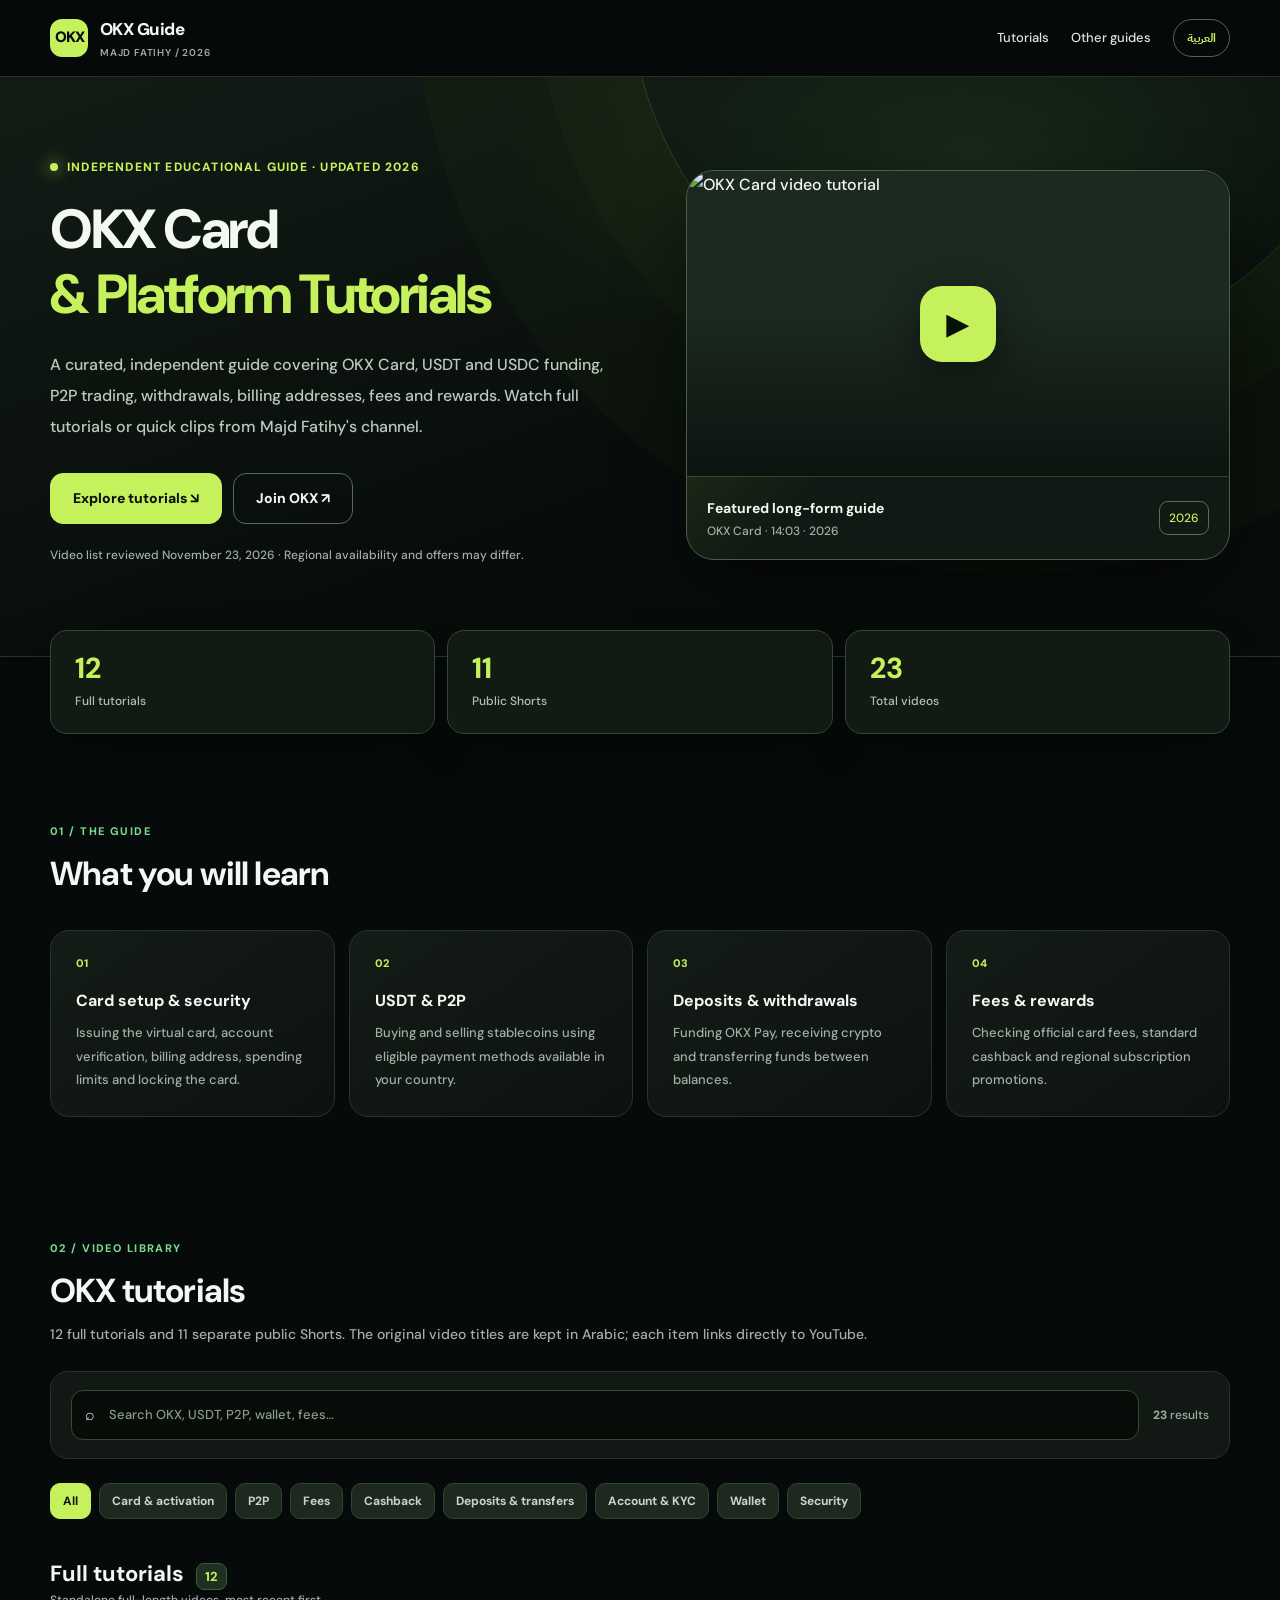
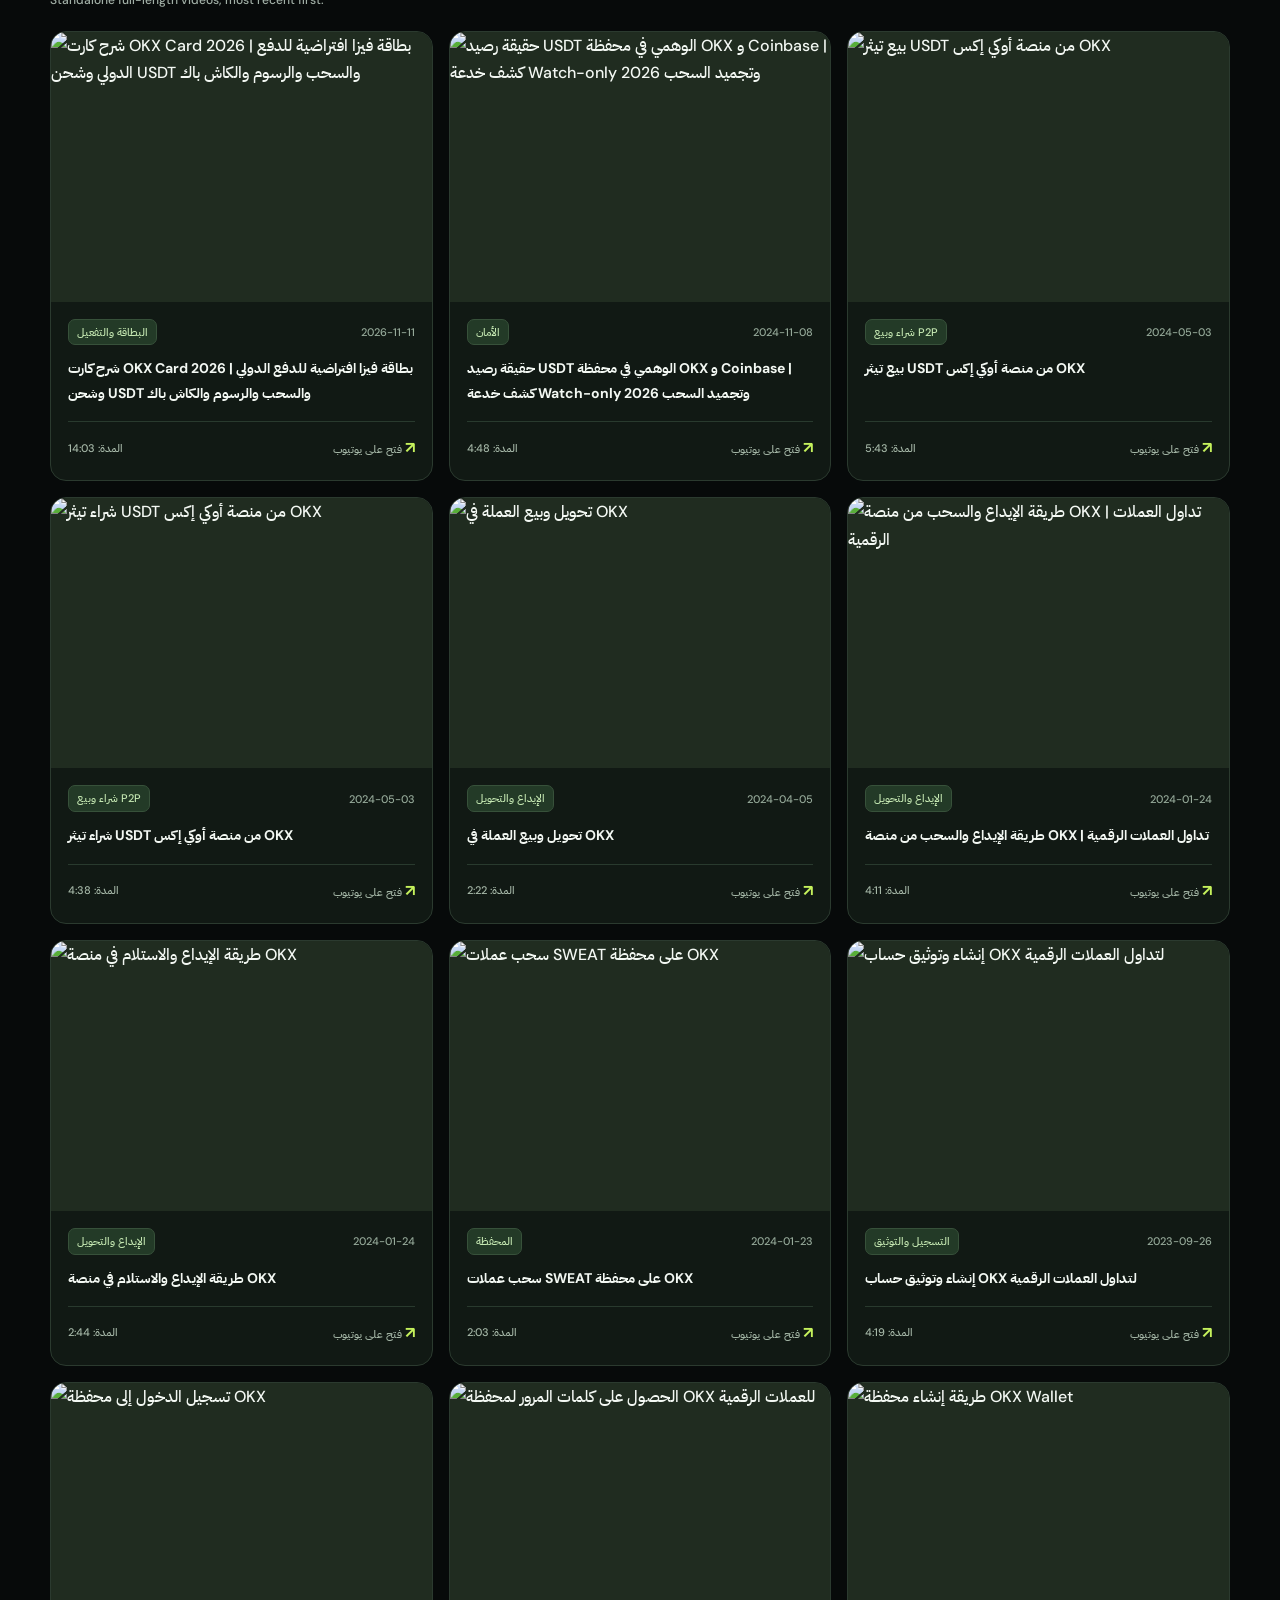
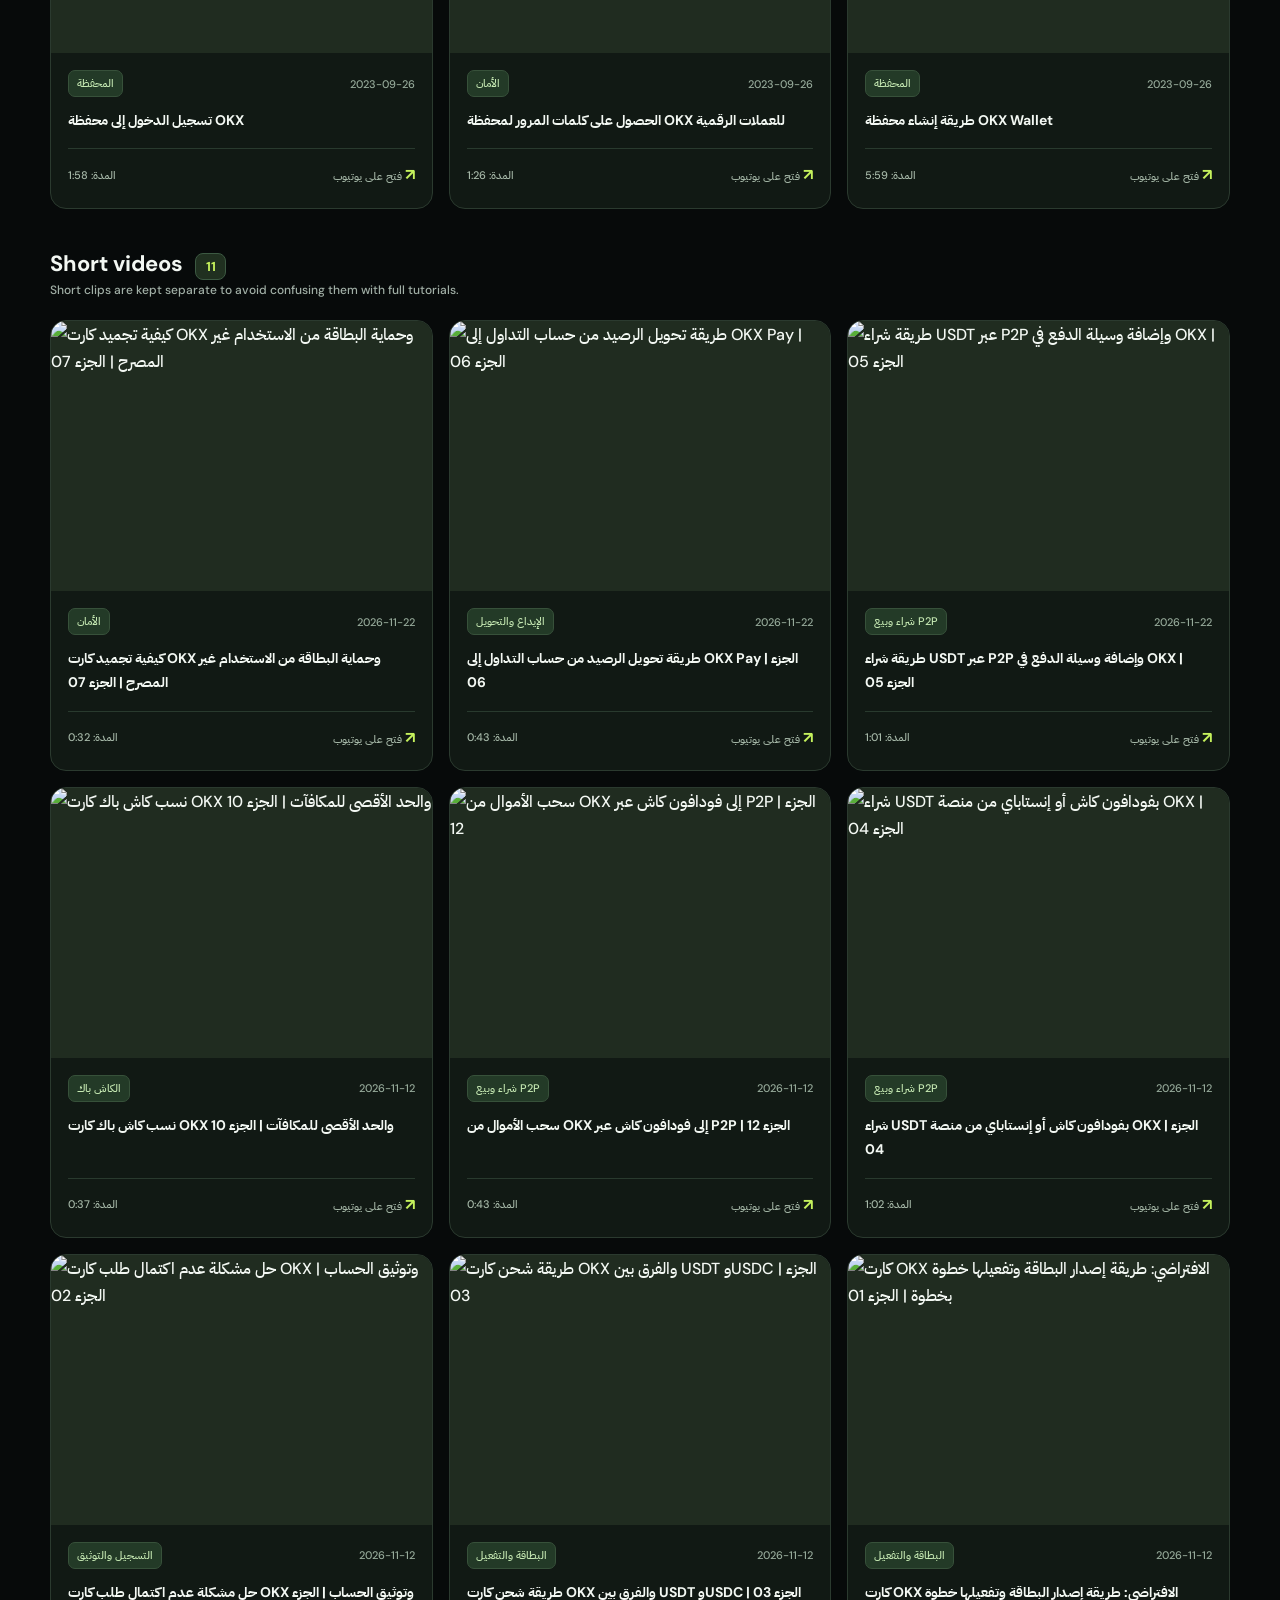
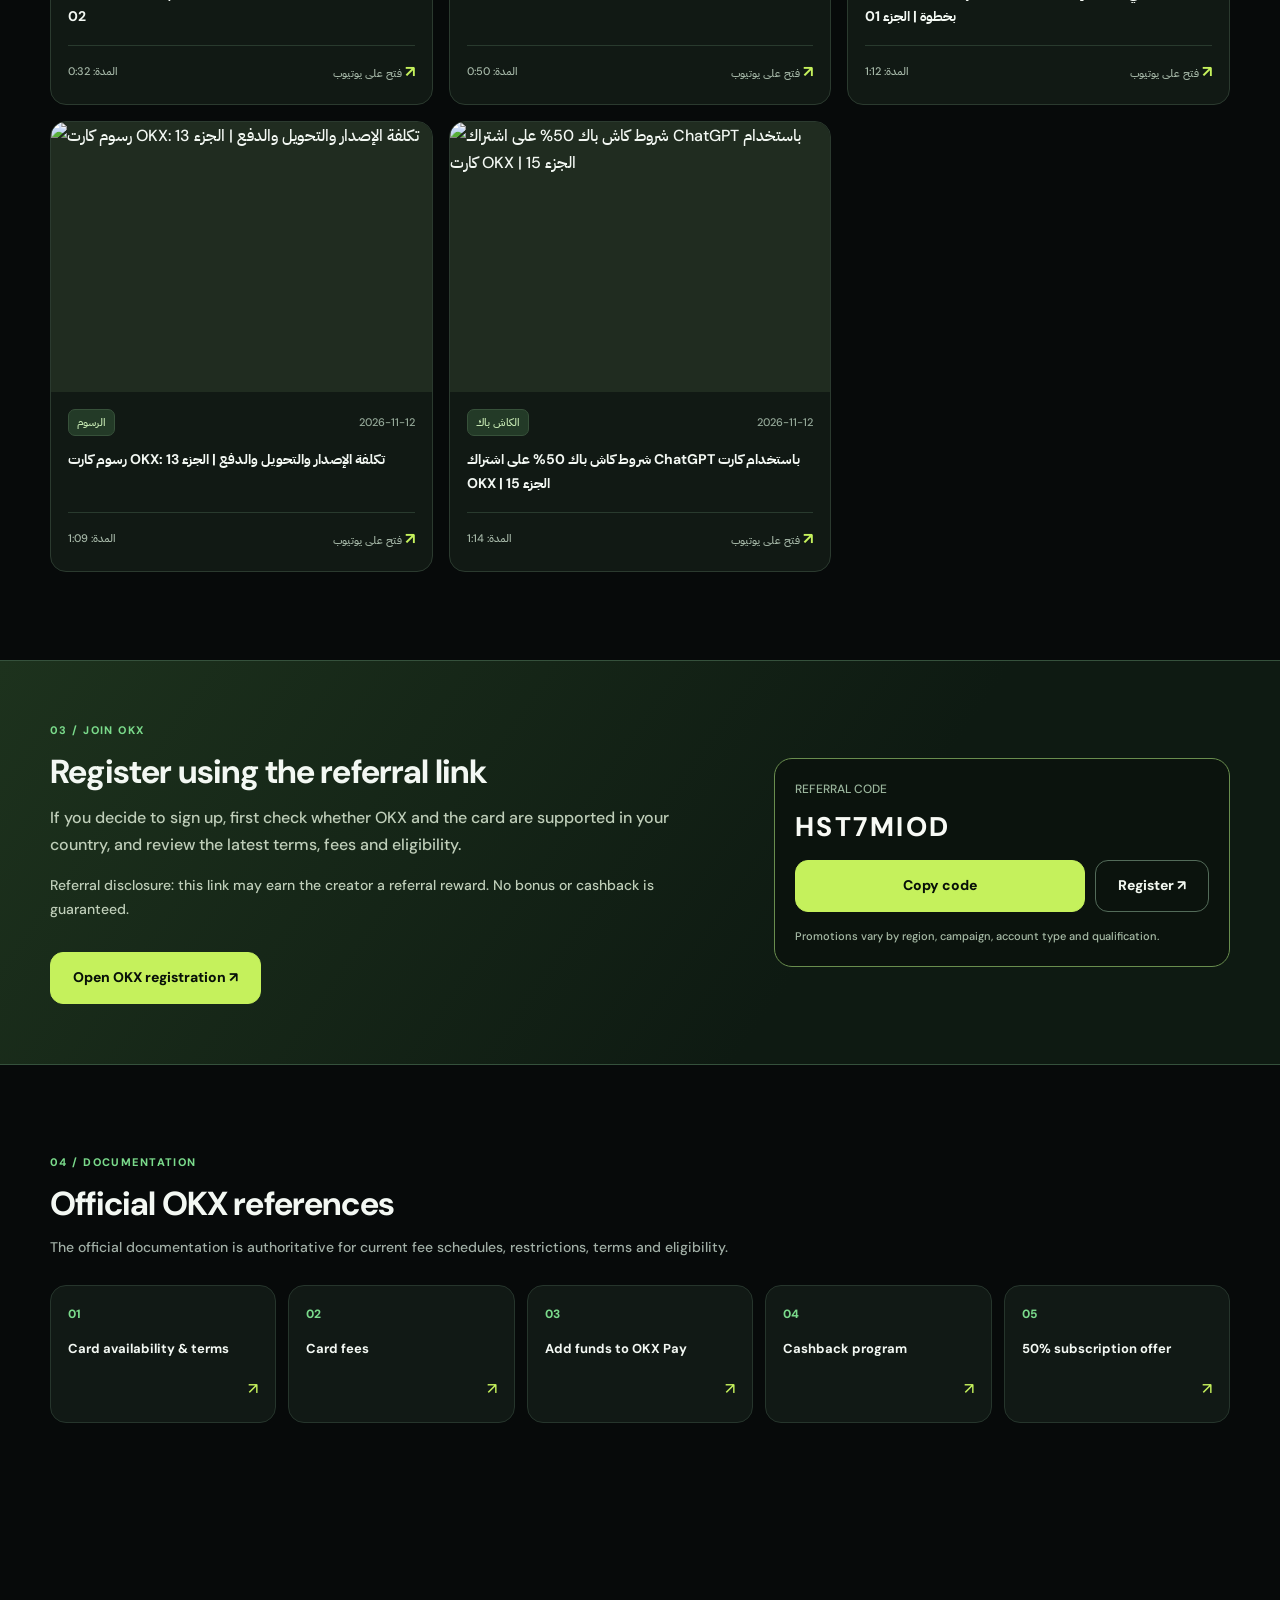
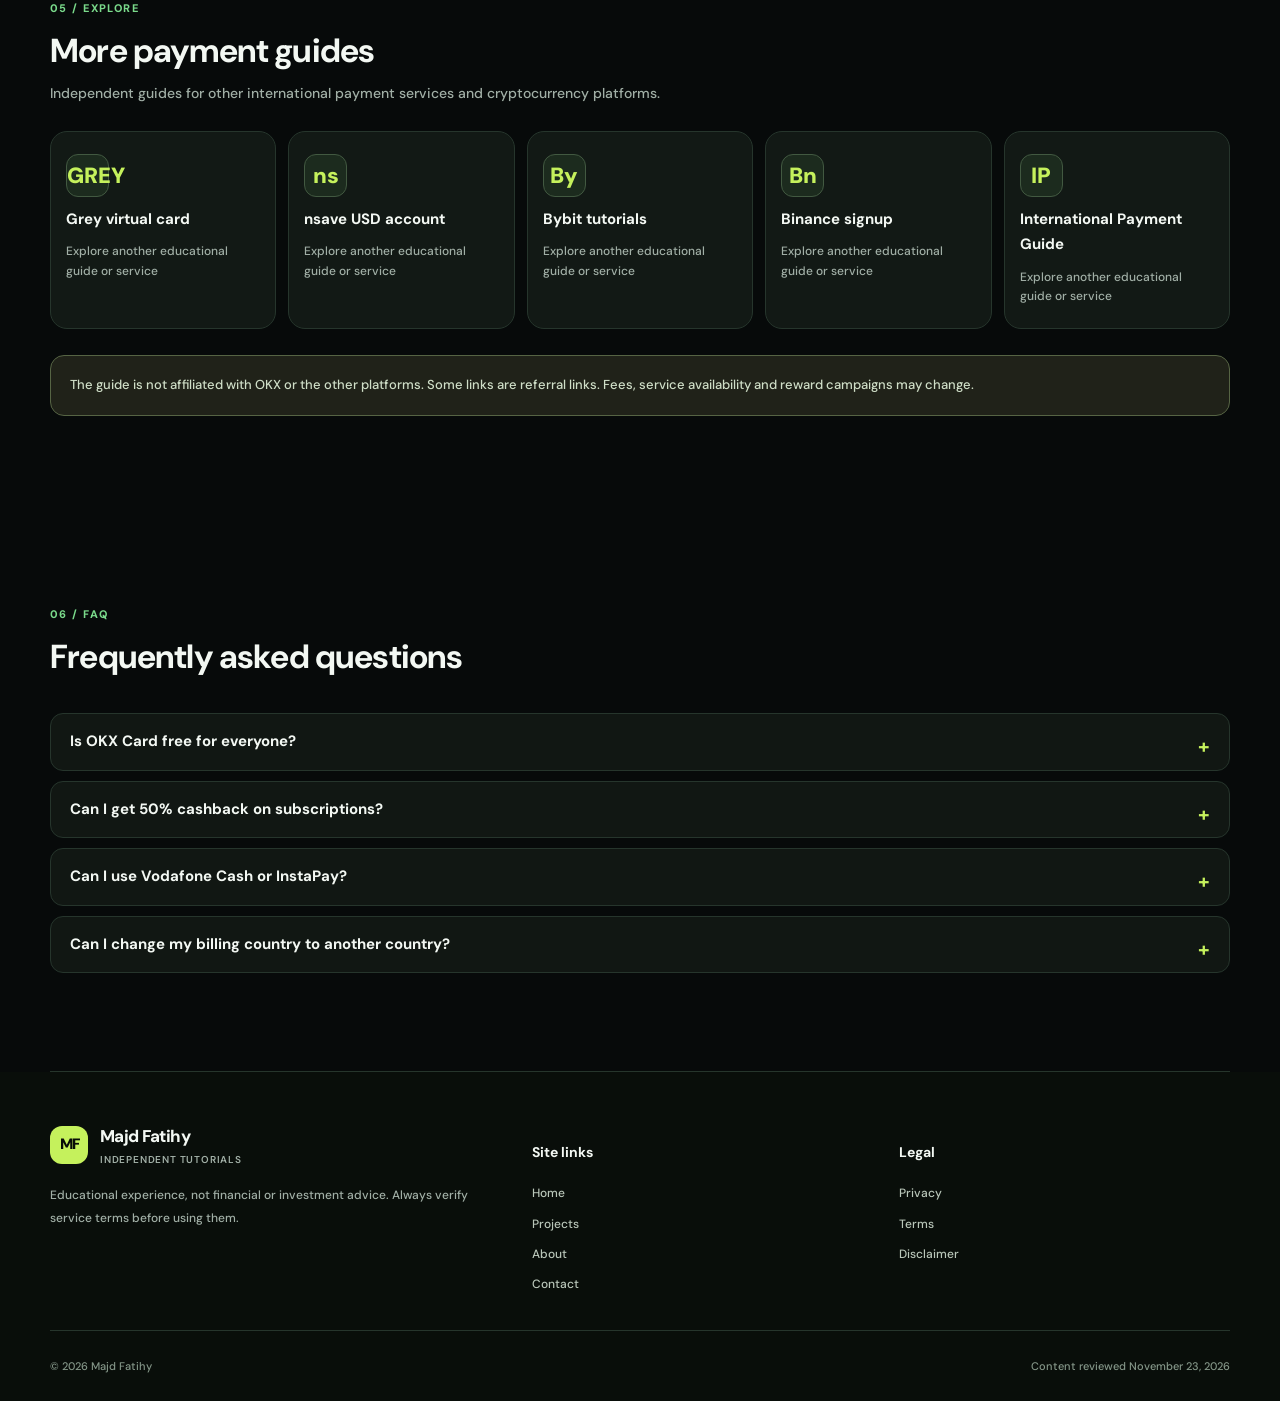
==== en/index.html @ 4cda437d "Publish English OKX guide with full public video list and analytics" ====
<!doctype html><html lang="en" dir="ltr"><head>
<meta charset="utf-8"><meta name="viewport" content="width=device-width,initial-scale=1">
<title>OKX Card Guide 2026 | USDT, P2P, Fees & Cashback</title><meta name="description" content="Explore OKX Card, USDT funding, P2P trading, withdrawals, card fees and cashback: 12 full tutorials, 11 Shorts and official OKX sources."><meta name="author" content="Majd Fatihy"><meta name="robots" content="index,follow,max-image-preview:large,max-snippet:-1,max-video-preview:-1"><meta name="theme-color" content="#080c09">
<link rel="canonical" href="https://dev.majdfatihy.com/okx-card-guide/en/"><link rel="alternate" hreflang="ar" href="https://dev.majdfatihy.com/okx-card-guide/"><link rel="alternate" hreflang="en" href="https://dev.majdfatihy.com/okx-card-guide/en/"><link rel="alternate" hreflang="x-default" href="https://dev.majdfatihy.com/okx-card-guide/">
<meta property="og:type" content="website"><meta property="og:site_name" content="Majd Fatihy"><meta property="og:title" content="OKX Card Guide 2026 | USDT, P2P, Fees & Cashback"><meta property="og:description" content="Explore OKX Card, USDT funding, P2P trading, withdrawals, card fees and cashback: 12 full tutorials, 11 Shorts and official OKX sources."><meta property="og:locale" content="en_US"><meta property="og:url" content="https://dev.majdfatihy.com/okx-card-guide/en/"><meta property="og:image" content="https://i.ytimg.com/vi/Xyp0NekCmoM/maxresdefault.jpg"><meta name="twitter:card" content="summary_large_image"><meta name="twitter:image" content="https://i.ytimg.com/vi/Xyp0NekCmoM/maxresdefault.jpg">
<link rel="icon" type="image/svg+xml" href="../assets/favicon.svg"><link rel="stylesheet" href="../assets/style.css">
<script type="application/ld+json">{"@context":"https://schema.org","@graph":[{"@type":"CollectionPage","name":"OKX Card Guide 2026 | USDT, P2P, Fees & Cashback","url":"https://dev.majdfatihy.com/okx-card-guide/en/","description":"Explore OKX Card, USDT funding, P2P trading, withdrawals, card fees and cashback: 12 full tutorials, 11 Shorts and official OKX sources.","inLanguage":"en"},{"@type":"ItemList","itemListElement":[{"@type":"ListItem","position":1,"url":"https://www.youtube.com/watch?v=Xyp0NekCmoM"},{"@type":"ListItem","position":2,"url":"https://www.youtube.com/watch?v=XD3d37lcie0"},{"@type":"ListItem","position":3,"url":"https://www.youtube.com/watch?v=wf7lTBbnVP8"},{"@type":"ListItem","position":4,"url":"https://www.youtube.com/watch?v=NFUcLU-_ja8"},{"@type":"ListItem","position":5,"url":"https://www.youtube.com/watch?v=v2cx5ez-lk8"},{"@type":"ListItem","position":6,"url":"https://www.youtube.com/watch?v=6oFZTTWnxrM"},{"@type":"ListItem","position":7,"url":"https://www.youtube.com/watch?v=-NLYalABzXw"},{"@type":"ListItem","position":8,"url":"https://www.youtube.com/watch?v=kwzSqV8y1iU"},{"@type":"ListItem","position":9,"url":"https://www.youtube.com/watch?v=XElvLla9ffE"},{"@type":"ListItem","position":10,"url":"https://www.youtube.com/watch?v=srmfbFTVdbk"},{"@type":"ListItem","position":11,"url":"https://www.youtube.com/watch?v=l8kf1Xu0Bv8"},{"@type":"ListItem","position":12,"url":"https://www.youtube.com/watch?v=h_z2y0EAil0"},{"@type":"ListItem","position":13,"url":"https://www.youtube.com/watch?v=IxfGbR-ljwY"},{"@type":"ListItem","position":14,"url":"https://www.youtube.com/watch?v=tkaAwe_eJh0"},{"@type":"ListItem","position":15,"url":"https://www.youtube.com/watch?v=dRuAaHW-5jw"},{"@type":"ListItem","position":16,"url":"https://www.youtube.com/watch?v=n_dzqlrH7z0"},{"@type":"ListItem","position":17,"url":"https://www.youtube.com/watch?v=QK8GD9bOLt4"},{"@type":"ListItem","position":18,"url":"https://www.youtube.com/watch?v=oal59mmwDBw"},{"@type":"ListItem","position":19,"url":"https://www.youtube.com/watch?v=M6ncKKL40tI"},{"@type":"ListItem","position":20,"url":"https://www.youtube.com/watch?v=jD9dnEHMMao"},{"@type":"ListItem","position":21,"url":"https://www.youtube.com/watch?v=ixGegHORUmU"},{"@type":"ListItem","position":22,"url":"https://www.youtube.com/watch?v=5F76YQ2eOTQ"},{"@type":"ListItem","position":23,"url":"https://www.youtube.com/watch?v=tG6ZEMEiNdY"}]}]}</script>
<script async src="https://www.googletagmanager.com/gtm.js?id=GTM-P2PDLCWJ"></script>
<script>window.dataLayer=window.dataLayer||[];function gtag(){dataLayer.push(arguments);}gtag('js',new Date());</script>
</head><body>
<a class="skip" href="#content">Skip to content</a>
<header class="topbar"><div class="container inner"><a class="brand" href="https://dev.majdfatihy.com/okx-card-guide/en/"><span class="glyph" aria-hidden="true">OKX</span><span>OKX Guide<small>MAJD FATIHY / 2026</small></span></a><nav class="nav" aria-label="Main navigation"><a class="hide-mobile" href="#videos">Tutorials</a><a class="hide-mobile" href="#related">Other guides</a><a class="lang" data-lang-target="ar" href="https://dev.majdfatihy.com/okx-card-guide/" hreflang="ar" lang="ar">العربية</a></nav></div></header>
<main id="content">
<section class="hero"><div class="container"><div><span class="eyebrow">Independent educational guide · Updated 2026</span><h1>OKX Card <em>& Platform Tutorials</em></h1><p class="lead">A curated, independent guide covering OKX Card, USDT and USDC funding, P2P trading, withdrawals, billing addresses, fees and rewards. Watch full tutorials or quick clips from Majd Fatihy's channel.</p><div class="actions"><a class="btn" href="#videos">Explore tutorials ↘</a><a class="btn secondary" href="#join">Join OKX ↗</a></div><p class="meta-line">Video list reviewed November 23, 2026 · Regional availability and offers may differ.</p></div><div class="hero-visual"><div class="video-image"><img src="https://i.ytimg.com/vi/Xyp0NekCmoM/maxresdefault.jpg" width="1280" height="720" alt="OKX Card video tutorial" fetchpriority="high"><button class="play" id="play-feature" data-title="OKX Card complete guide" type="button" aria-label="Play the featured OKX tutorial"><span aria-hidden="true">▶</span></button></div><div class="hero-bottom"><div><strong>Featured long-form guide</strong><small>OKX Card · 14:03 · 2026</small></div><span class="pill">2026</span></div></div></div></section>
<div class="container stats"><div class="stat"><strong>12</strong><span>Full tutorials</span></div><div class="stat"><strong>11</strong><span>Public Shorts</span></div><div class="stat"><strong>23</strong><span>Total videos</span></div></div>
<section class="section container" id="features"><div class="head"><div><span class="kicker">01 / THE GUIDE</span><h2>What you will learn</h2></div></div><div class="feature-grid">
<article class="feature"><span class="num">01</span><h3>Card setup & security</h3><p>Issuing the virtual card, account verification, billing address, spending limits and locking the card.</p></article>
<article class="feature"><span class="num">02</span><h3>USDT & P2P</h3><p>Buying and selling stablecoins using eligible payment methods available in your country.</p></article>
<article class="feature"><span class="num">03</span><h3>Deposits & withdrawals</h3><p>Funding OKX Pay, receiving crypto and transferring funds between balances.</p></article>
<article class="feature"><span class="num">04</span><h3>Fees & rewards</h3><p>Checking official card fees, standard cashback and regional subscription promotions.</p></article>
</div></section>
<section class="section library container" id="videos"><div class="head"><div><span class="kicker">02 / VIDEO LIBRARY</span><h2>OKX tutorials</h2><p>12 full tutorials and 11 separate public Shorts. The original video titles are kept in Arabic; each item links directly to YouTube.</p></div></div>
<div class="controls"><label class="search"><span aria-hidden="true">⌕</span><input id="search" type="search" aria-label="Search tutorials" placeholder="Search OKX, USDT, P2P, wallet, fees…" autocomplete="off"></label><span class="results"><strong id="result-count">23</strong> results</span></div>
<div class="filters" role="group" aria-label="Filter by topic"><button type="button" class="chip active" data-filter="all" aria-pressed="true">All</button><button type="button" class="chip" data-filter="card" aria-pressed="false">Card & activation</button><button type="button" class="chip" data-filter="p2p" aria-pressed="false">P2P</button><button type="button" class="chip" data-filter="fees" aria-pressed="false">Fees</button><button type="button" class="chip" data-filter="cashback" aria-pressed="false">Cashback</button><button type="button" class="chip" data-filter="transfer" aria-pressed="false">Deposits & transfers</button><button type="button" class="chip" data-filter="account" aria-pressed="false">Account & KYC</button><button type="button" class="chip" data-filter="wallet" aria-pressed="false">Wallet</button><button type="button" class="chip" data-filter="security" aria-pressed="false">Security</button></div>
<div class="library-block" id="full-videos"><header><div><h3>Full tutorials <span class="count">12</span></h3><p>Standalone full-length videos, most recent first.</p></div></header><div class="videos"><a class="vcard" data-category="card" data-search="شرح كارت OKX Card 2026 | بطاقة فيزا افتراضية للدفع الدولي وشحن USDT والسحب والرسوم والكاش باك OKX Card 2026: issuance, funding, P2P, withdrawals, fees and cashback card" href="https://www.youtube.com/watch?v=Xyp0NekCmoM" target="_blank" rel="noopener noreferrer" aria-label="شرح كارت OKX Card 2026 | بطاقة فيزا افتراضية للدفع الدولي وشحن USDT والسحب والرسوم والكاش باك"><img class="thumb" src="https://i.ytimg.com/vi/Xyp0NekCmoM/hqdefault.jpg" width="480" height="270" loading="lazy" decoding="async" alt="شرح كارت OKX Card 2026 | بطاقة فيزا افتراضية للدفع الدولي وشحن USDT والسحب والرسوم والكاش باك"><div class="vc-body"><div class="tagrow"><span class="tag">البطاقة والتفعيل</span><time class="date" datetime="2026-11-11">2026-11-11</time></div><h4>شرح كارت OKX Card 2026 | بطاقة فيزا افتراضية للدفع الدولي وشحن USDT والسحب والرسوم والكاش باك</h4><div class="vcfoot"><span>المدة: 14:03</span><span>فتح على يوتيوب <b class="arrow" aria-hidden="true">↗</b></span></div></div></a>
<a class="vcard" data-category="security" data-search="حقيقة رصيد USDT الوهمي في محفظة OKX و Coinbase | كشف خدعة Watch-only وتجميد السحب 2026 Fake USDT balances: watch-only wallet scam and withdrawal warnings security" href="https://www.youtube.com/watch?v=XD3d37lcie0" target="_blank" rel="noopener noreferrer" aria-label="حقيقة رصيد USDT الوهمي في محفظة OKX و Coinbase | كشف خدعة Watch-only وتجميد السحب 2026"><img class="thumb" src="https://i.ytimg.com/vi/XD3d37lcie0/hqdefault.jpg" width="480" height="270" loading="lazy" decoding="async" alt="حقيقة رصيد USDT الوهمي في محفظة OKX و Coinbase | كشف خدعة Watch-only وتجميد السحب 2026"><div class="vc-body"><div class="tagrow"><span class="tag">الأمان</span><time class="date" datetime="2024-11-08">2024-11-08</time></div><h4>حقيقة رصيد USDT الوهمي في محفظة OKX و Coinbase | كشف خدعة Watch-only وتجميد السحب 2026</h4><div class="vcfoot"><span>المدة: 4:48</span><span>فتح على يوتيوب <b class="arrow" aria-hidden="true">↗</b></span></div></div></a>
<a class="vcard" data-category="p2p" data-search="بيع تيثر USDT من منصة أوكي إكس OKX How to sell USDT on OKX p2p" href="https://www.youtube.com/watch?v=wf7lTBbnVP8" target="_blank" rel="noopener noreferrer" aria-label="بيع تيثر USDT من منصة أوكي إكس OKX"><img class="thumb" src="https://i.ytimg.com/vi/wf7lTBbnVP8/hqdefault.jpg" width="480" height="270" loading="lazy" decoding="async" alt="بيع تيثر USDT من منصة أوكي إكس OKX"><div class="vc-body"><div class="tagrow"><span class="tag">شراء وبيع P2P</span><time class="date" datetime="2024-05-03">2024-05-03</time></div><h4>بيع تيثر USDT من منصة أوكي إكس OKX</h4><div class="vcfoot"><span>المدة: 5:43</span><span>فتح على يوتيوب <b class="arrow" aria-hidden="true">↗</b></span></div></div></a>
<a class="vcard" data-category="p2p" data-search="شراء تيثر USDT من منصة أوكي إكس OKX How to buy USDT on OKX p2p" href="https://www.youtube.com/watch?v=NFUcLU-_ja8" target="_blank" rel="noopener noreferrer" aria-label="شراء تيثر USDT من منصة أوكي إكس OKX"><img class="thumb" src="https://i.ytimg.com/vi/NFUcLU-_ja8/hqdefault.jpg" width="480" height="270" loading="lazy" decoding="async" alt="شراء تيثر USDT من منصة أوكي إكس OKX"><div class="vc-body"><div class="tagrow"><span class="tag">شراء وبيع P2P</span><time class="date" datetime="2024-05-03">2024-05-03</time></div><h4>شراء تيثر USDT من منصة أوكي إكس OKX</h4><div class="vcfoot"><span>المدة: 4:38</span><span>فتح على يوتيوب <b class="arrow" aria-hidden="true">↗</b></span></div></div></a>
<a class="vcard" data-category="transfer" data-search="تحويل وبيع العملة في OKX Transfer and sell crypto on OKX transfer" href="https://www.youtube.com/watch?v=v2cx5ez-lk8" target="_blank" rel="noopener noreferrer" aria-label="تحويل وبيع العملة في OKX"><img class="thumb" src="https://i.ytimg.com/vi/v2cx5ez-lk8/hqdefault.jpg" width="480" height="270" loading="lazy" decoding="async" alt="تحويل وبيع العملة في OKX"><div class="vc-body"><div class="tagrow"><span class="tag">الإيداع والتحويل</span><time class="date" datetime="2024-04-05">2024-04-05</time></div><h4>تحويل وبيع العملة في OKX</h4><div class="vcfoot"><span>المدة: 2:22</span><span>فتح على يوتيوب <b class="arrow" aria-hidden="true">↗</b></span></div></div></a>
<a class="vcard" data-category="transfer" data-search="طريقة الإيداع والسحب من منصة OKX | تداول العملات الرقمية OKX deposit and withdrawal tutorial transfer" href="https://www.youtube.com/watch?v=6oFZTTWnxrM" target="_blank" rel="noopener noreferrer" aria-label="طريقة الإيداع والسحب من منصة OKX | تداول العملات الرقمية"><img class="thumb" src="https://i.ytimg.com/vi/6oFZTTWnxrM/hqdefault.jpg" width="480" height="270" loading="lazy" decoding="async" alt="طريقة الإيداع والسحب من منصة OKX | تداول العملات الرقمية"><div class="vc-body"><div class="tagrow"><span class="tag">الإيداع والتحويل</span><time class="date" datetime="2024-01-24">2024-01-24</time></div><h4>طريقة الإيداع والسحب من منصة OKX | تداول العملات الرقمية</h4><div class="vcfoot"><span>المدة: 4:11</span><span>فتح على يوتيوب <b class="arrow" aria-hidden="true">↗</b></span></div></div></a>
<a class="vcard" data-category="transfer" data-search="طريقة الإيداع والاستلام في منصة OKX Depositing and receiving funds on OKX transfer" href="https://www.youtube.com/watch?v=-NLYalABzXw" target="_blank" rel="noopener noreferrer" aria-label="طريقة الإيداع والاستلام في منصة OKX"><img class="thumb" src="https://i.ytimg.com/vi/-NLYalABzXw/hqdefault.jpg" width="480" height="270" loading="lazy" decoding="async" alt="طريقة الإيداع والاستلام في منصة OKX"><div class="vc-body"><div class="tagrow"><span class="tag">الإيداع والتحويل</span><time class="date" datetime="2024-01-24">2024-01-24</time></div><h4>طريقة الإيداع والاستلام في منصة OKX</h4><div class="vcfoot"><span>المدة: 2:44</span><span>فتح على يوتيوب <b class="arrow" aria-hidden="true">↗</b></span></div></div></a>
<a class="vcard" data-category="wallet" data-search="سحب عملات SWEAT على محفظة OKX Withdrawing SWEAT tokens to an OKX Wallet wallet" href="https://www.youtube.com/watch?v=kwzSqV8y1iU" target="_blank" rel="noopener noreferrer" aria-label="سحب عملات SWEAT على محفظة OKX"><img class="thumb" src="https://i.ytimg.com/vi/kwzSqV8y1iU/hqdefault.jpg" width="480" height="270" loading="lazy" decoding="async" alt="سحب عملات SWEAT على محفظة OKX"><div class="vc-body"><div class="tagrow"><span class="tag">المحفظة</span><time class="date" datetime="2024-01-23">2024-01-23</time></div><h4>سحب عملات SWEAT على محفظة OKX</h4><div class="vcfoot"><span>المدة: 2:03</span><span>فتح على يوتيوب <b class="arrow" aria-hidden="true">↗</b></span></div></div></a>
<a class="vcard" data-category="account" data-search="إنشاء وتوثيق حساب OKX لتداول العملات الرقمية Create and verify an OKX account account" href="https://www.youtube.com/watch?v=XElvLla9ffE" target="_blank" rel="noopener noreferrer" aria-label="إنشاء وتوثيق حساب OKX لتداول العملات الرقمية"><img class="thumb" src="https://i.ytimg.com/vi/XElvLla9ffE/hqdefault.jpg" width="480" height="270" loading="lazy" decoding="async" alt="إنشاء وتوثيق حساب OKX لتداول العملات الرقمية"><div class="vc-body"><div class="tagrow"><span class="tag">التسجيل والتوثيق</span><time class="date" datetime="2023-09-26">2023-09-26</time></div><h4>إنشاء وتوثيق حساب OKX لتداول العملات الرقمية</h4><div class="vcfoot"><span>المدة: 4:19</span><span>فتح على يوتيوب <b class="arrow" aria-hidden="true">↗</b></span></div></div></a>
<a class="vcard" data-category="wallet" data-search="تسجيل الدخول إلى محفظة OKX Sign in to OKX Wallet wallet" href="https://www.youtube.com/watch?v=srmfbFTVdbk" target="_blank" rel="noopener noreferrer" aria-label="تسجيل الدخول إلى محفظة OKX"><img class="thumb" src="https://i.ytimg.com/vi/srmfbFTVdbk/hqdefault.jpg" width="480" height="270" loading="lazy" decoding="async" alt="تسجيل الدخول إلى محفظة OKX"><div class="vc-body"><div class="tagrow"><span class="tag">المحفظة</span><time class="date" datetime="2023-09-26">2023-09-26</time></div><h4>تسجيل الدخول إلى محفظة OKX</h4><div class="vcfoot"><span>المدة: 1:58</span><span>فتح على يوتيوب <b class="arrow" aria-hidden="true">↗</b></span></div></div></a>
<a class="vcard" data-category="security" data-search="الحصول على كلمات المرور لمحفظة OKX للعملات الرقمية Wallet recovery phrases and secure access security" href="https://www.youtube.com/watch?v=l8kf1Xu0Bv8" target="_blank" rel="noopener noreferrer" aria-label="الحصول على كلمات المرور لمحفظة OKX للعملات الرقمية"><img class="thumb" src="https://i.ytimg.com/vi/l8kf1Xu0Bv8/hqdefault.jpg" width="480" height="270" loading="lazy" decoding="async" alt="الحصول على كلمات المرور لمحفظة OKX للعملات الرقمية"><div class="vc-body"><div class="tagrow"><span class="tag">الأمان</span><time class="date" datetime="2023-09-26">2023-09-26</time></div><h4>الحصول على كلمات المرور لمحفظة OKX للعملات الرقمية</h4><div class="vcfoot"><span>المدة: 1:26</span><span>فتح على يوتيوب <b class="arrow" aria-hidden="true">↗</b></span></div></div></a>
<a class="vcard" data-category="wallet" data-search="طريقة إنشاء محفظة OKX Wallet Create an OKX Wallet wallet" href="https://www.youtube.com/watch?v=h_z2y0EAil0" target="_blank" rel="noopener noreferrer" aria-label="طريقة إنشاء محفظة OKX Wallet"><img class="thumb" src="https://i.ytimg.com/vi/h_z2y0EAil0/hqdefault.jpg" width="480" height="270" loading="lazy" decoding="async" alt="طريقة إنشاء محفظة OKX Wallet"><div class="vc-body"><div class="tagrow"><span class="tag">المحفظة</span><time class="date" datetime="2023-09-26">2023-09-26</time></div><h4>طريقة إنشاء محفظة OKX Wallet</h4><div class="vcfoot"><span>المدة: 5:59</span><span>فتح على يوتيوب <b class="arrow" aria-hidden="true">↗</b></span></div></div></a></div></div>
<div class="library-block" id="shorts"><header><div><h3>Short videos <span class="count">11</span></h3><p>Short clips are kept separate to avoid confusing them with full tutorials.</p></div></header><div class="videos"><a class="vcard" data-category="security" data-search="كيفية تجميد كارت OKX وحماية البطاقة من الاستخدام غير المصرح | الجزء 07 Freeze OKX Card for security — part 07 security" href="https://www.youtube.com/watch?v=IxfGbR-ljwY" target="_blank" rel="noopener noreferrer" aria-label="كيفية تجميد كارت OKX وحماية البطاقة من الاستخدام غير المصرح | الجزء 07"><img class="thumb" src="https://i.ytimg.com/vi/IxfGbR-ljwY/hqdefault.jpg" width="480" height="270" loading="lazy" decoding="async" alt="كيفية تجميد كارت OKX وحماية البطاقة من الاستخدام غير المصرح | الجزء 07"><div class="vc-body"><div class="tagrow"><span class="tag">الأمان</span><time class="date" datetime="2026-11-22">2026-11-22</time></div><h4>كيفية تجميد كارت OKX وحماية البطاقة من الاستخدام غير المصرح | الجزء 07</h4><div class="vcfoot"><span>المدة: 0:32</span><span>فتح على يوتيوب <b class="arrow" aria-hidden="true">↗</b></span></div></div></a>
<a class="vcard" data-category="transfer" data-search="طريقة تحويل الرصيد من حساب التداول إلى OKX Pay | الجزء 06 Transfer funds from Exchange to OKX Pay — part 06 transfer" href="https://www.youtube.com/watch?v=tkaAwe_eJh0" target="_blank" rel="noopener noreferrer" aria-label="طريقة تحويل الرصيد من حساب التداول إلى OKX Pay | الجزء 06"><img class="thumb" src="https://i.ytimg.com/vi/tkaAwe_eJh0/hqdefault.jpg" width="480" height="270" loading="lazy" decoding="async" alt="طريقة تحويل الرصيد من حساب التداول إلى OKX Pay | الجزء 06"><div class="vc-body"><div class="tagrow"><span class="tag">الإيداع والتحويل</span><time class="date" datetime="2026-11-22">2026-11-22</time></div><h4>طريقة تحويل الرصيد من حساب التداول إلى OKX Pay | الجزء 06</h4><div class="vcfoot"><span>المدة: 0:43</span><span>فتح على يوتيوب <b class="arrow" aria-hidden="true">↗</b></span></div></div></a>
<a class="vcard" data-category="p2p" data-search="طريقة شراء USDT عبر P2P وإضافة وسيلة الدفع في OKX | الجزء 05 Buy USDT through P2P and add a payment method — part 05 p2p" href="https://www.youtube.com/watch?v=dRuAaHW-5jw" target="_blank" rel="noopener noreferrer" aria-label="طريقة شراء USDT عبر P2P وإضافة وسيلة الدفع في OKX | الجزء 05"><img class="thumb" src="https://i.ytimg.com/vi/dRuAaHW-5jw/hqdefault.jpg" width="480" height="270" loading="lazy" decoding="async" alt="طريقة شراء USDT عبر P2P وإضافة وسيلة الدفع في OKX | الجزء 05"><div class="vc-body"><div class="tagrow"><span class="tag">شراء وبيع P2P</span><time class="date" datetime="2026-11-22">2026-11-22</time></div><h4>طريقة شراء USDT عبر P2P وإضافة وسيلة الدفع في OKX | الجزء 05</h4><div class="vcfoot"><span>المدة: 1:01</span><span>فتح على يوتيوب <b class="arrow" aria-hidden="true">↗</b></span></div></div></a>
<a class="vcard" data-category="cashback" data-search="نسب كاش باك كارت OKX والحد الأقصى للمكافآت | الجزء 10 OKX Card cashback rates and reward caps — part 10 cashback" href="https://www.youtube.com/watch?v=n_dzqlrH7z0" target="_blank" rel="noopener noreferrer" aria-label="نسب كاش باك كارت OKX والحد الأقصى للمكافآت | الجزء 10"><img class="thumb" src="https://i.ytimg.com/vi/n_dzqlrH7z0/hqdefault.jpg" width="480" height="270" loading="lazy" decoding="async" alt="نسب كاش باك كارت OKX والحد الأقصى للمكافآت | الجزء 10"><div class="vc-body"><div class="tagrow"><span class="tag">الكاش باك</span><time class="date" datetime="2026-11-12">2026-11-12</time></div><h4>نسب كاش باك كارت OKX والحد الأقصى للمكافآت | الجزء 10</h4><div class="vcfoot"><span>المدة: 0:37</span><span>فتح على يوتيوب <b class="arrow" aria-hidden="true">↗</b></span></div></div></a>
<a class="vcard" data-category="p2p" data-search="سحب الأموال من OKX إلى فودافون كاش عبر P2P | الجزء 12 Withdraw via OKX P2P and Vodafone Cash — part 12 p2p" href="https://www.youtube.com/watch?v=QK8GD9bOLt4" target="_blank" rel="noopener noreferrer" aria-label="سحب الأموال من OKX إلى فودافون كاش عبر P2P | الجزء 12"><img class="thumb" src="https://i.ytimg.com/vi/QK8GD9bOLt4/hqdefault.jpg" width="480" height="270" loading="lazy" decoding="async" alt="سحب الأموال من OKX إلى فودافون كاش عبر P2P | الجزء 12"><div class="vc-body"><div class="tagrow"><span class="tag">شراء وبيع P2P</span><time class="date" datetime="2026-11-12">2026-11-12</time></div><h4>سحب الأموال من OKX إلى فودافون كاش عبر P2P | الجزء 12</h4><div class="vcfoot"><span>المدة: 0:43</span><span>فتح على يوتيوب <b class="arrow" aria-hidden="true">↗</b></span></div></div></a>
<a class="vcard" data-category="p2p" data-search="شراء USDT بفودافون كاش أو إنستاباي من منصة OKX | الجزء 04 Buy USDT with Vodafone Cash or InstaPay — part 04 p2p" href="https://www.youtube.com/watch?v=oal59mmwDBw" target="_blank" rel="noopener noreferrer" aria-label="شراء USDT بفودافون كاش أو إنستاباي من منصة OKX | الجزء 04"><img class="thumb" src="https://i.ytimg.com/vi/oal59mmwDBw/hqdefault.jpg" width="480" height="270" loading="lazy" decoding="async" alt="شراء USDT بفودافون كاش أو إنستاباي من منصة OKX | الجزء 04"><div class="vc-body"><div class="tagrow"><span class="tag">شراء وبيع P2P</span><time class="date" datetime="2026-11-12">2026-11-12</time></div><h4>شراء USDT بفودافون كاش أو إنستاباي من منصة OKX | الجزء 04</h4><div class="vcfoot"><span>المدة: 1:02</span><span>فتح على يوتيوب <b class="arrow" aria-hidden="true">↗</b></span></div></div></a>
<a class="vcard" data-category="account" data-search="حل مشكلة عدم اكتمال طلب كارت OKX وتوثيق الحساب | الجزء 02 Fix OKX Card application and verification issues — part 02 account" href="https://www.youtube.com/watch?v=M6ncKKL40tI" target="_blank" rel="noopener noreferrer" aria-label="حل مشكلة عدم اكتمال طلب كارت OKX وتوثيق الحساب | الجزء 02"><img class="thumb" src="https://i.ytimg.com/vi/M6ncKKL40tI/hqdefault.jpg" width="480" height="270" loading="lazy" decoding="async" alt="حل مشكلة عدم اكتمال طلب كارت OKX وتوثيق الحساب | الجزء 02"><div class="vc-body"><div class="tagrow"><span class="tag">التسجيل والتوثيق</span><time class="date" datetime="2026-11-12">2026-11-12</time></div><h4>حل مشكلة عدم اكتمال طلب كارت OKX وتوثيق الحساب | الجزء 02</h4><div class="vcfoot"><span>المدة: 0:32</span><span>فتح على يوتيوب <b class="arrow" aria-hidden="true">↗</b></span></div></div></a>
<a class="vcard" data-category="card" data-search="طريقة شحن كارت OKX والفرق بين USDT وUSDC | الجزء 03 Fund OKX Card; USDT vs USDC — part 03 card" href="https://www.youtube.com/watch?v=jD9dnEHMMao" target="_blank" rel="noopener noreferrer" aria-label="طريقة شحن كارت OKX والفرق بين USDT وUSDC | الجزء 03"><img class="thumb" src="https://i.ytimg.com/vi/jD9dnEHMMao/hqdefault.jpg" width="480" height="270" loading="lazy" decoding="async" alt="طريقة شحن كارت OKX والفرق بين USDT وUSDC | الجزء 03"><div class="vc-body"><div class="tagrow"><span class="tag">البطاقة والتفعيل</span><time class="date" datetime="2026-11-12">2026-11-12</time></div><h4>طريقة شحن كارت OKX والفرق بين USDT وUSDC | الجزء 03</h4><div class="vcfoot"><span>المدة: 0:50</span><span>فتح على يوتيوب <b class="arrow" aria-hidden="true">↗</b></span></div></div></a>
<a class="vcard" data-category="card" data-search="كارت OKX الافتراضي: طريقة إصدار البطاقة وتفعيلها خطوة بخطوة | الجزء 01 Apply for and activate OKX Card — part 01 card" href="https://www.youtube.com/watch?v=ixGegHORUmU" target="_blank" rel="noopener noreferrer" aria-label="كارت OKX الافتراضي: طريقة إصدار البطاقة وتفعيلها خطوة بخطوة | الجزء 01"><img class="thumb" src="https://i.ytimg.com/vi/ixGegHORUmU/hqdefault.jpg" width="480" height="270" loading="lazy" decoding="async" alt="كارت OKX الافتراضي: طريقة إصدار البطاقة وتفعيلها خطوة بخطوة | الجزء 01"><div class="vc-body"><div class="tagrow"><span class="tag">البطاقة والتفعيل</span><time class="date" datetime="2026-11-12">2026-11-12</time></div><h4>كارت OKX الافتراضي: طريقة إصدار البطاقة وتفعيلها خطوة بخطوة | الجزء 01</h4><div class="vcfoot"><span>المدة: 1:12</span><span>فتح على يوتيوب <b class="arrow" aria-hidden="true">↗</b></span></div></div></a>
<a class="vcard" data-category="fees" data-search="رسوم كارت OKX: تكلفة الإصدار والتحويل والدفع | الجزء 13 OKX Card issuance, conversion and payment fees — part 13 fees" href="https://www.youtube.com/watch?v=5F76YQ2eOTQ" target="_blank" rel="noopener noreferrer" aria-label="رسوم كارت OKX: تكلفة الإصدار والتحويل والدفع | الجزء 13"><img class="thumb" src="https://i.ytimg.com/vi/5F76YQ2eOTQ/hqdefault.jpg" width="480" height="270" loading="lazy" decoding="async" alt="رسوم كارت OKX: تكلفة الإصدار والتحويل والدفع | الجزء 13"><div class="vc-body"><div class="tagrow"><span class="tag">الرسوم</span><time class="date" datetime="2026-11-12">2026-11-12</time></div><h4>رسوم كارت OKX: تكلفة الإصدار والتحويل والدفع | الجزء 13</h4><div class="vcfoot"><span>المدة: 1:09</span><span>فتح على يوتيوب <b class="arrow" aria-hidden="true">↗</b></span></div></div></a>
<a class="vcard" data-category="cashback" data-search="شروط كاش باك 50% على اشتراك ChatGPT باستخدام كارت OKX | الجزء 15 50% subscription cashback eligibility rules — part 15 cashback" href="https://www.youtube.com/watch?v=tG6ZEMEiNdY" target="_blank" rel="noopener noreferrer" aria-label="شروط كاش باك 50% على اشتراك ChatGPT باستخدام كارت OKX | الجزء 15"><img class="thumb" src="https://i.ytimg.com/vi/tG6ZEMEiNdY/hqdefault.jpg" width="480" height="270" loading="lazy" decoding="async" alt="شروط كاش باك 50% على اشتراك ChatGPT باستخدام كارت OKX | الجزء 15"><div class="vc-body"><div class="tagrow"><span class="tag">الكاش باك</span><time class="date" datetime="2026-11-12">2026-11-12</time></div><h4>شروط كاش باك 50% على اشتراك ChatGPT باستخدام كارت OKX | الجزء 15</h4><div class="vcfoot"><span>المدة: 1:14</span><span>فتح على يوتيوب <b class="arrow" aria-hidden="true">↗</b></span></div></div></a></div></div>
<p class="empty noshow" id="empty">No tutorials match your search.</p></section>
<section class="join-section" id="join"><div class="container join-box"><div><span class="kicker">03 / JOIN OKX</span><h2>Register using the referral link</h2><p>If you decide to sign up, first check whether OKX and the card are supported in your country, and review the latest terms, fees and eligibility.</p><p class="section-note">Referral disclosure: this link may earn the creator a referral reward. No bonus or cashback is guaranteed.</p><div class="actions"><a class="btn" href="https://okx.com/join/HST7MIOD" target="_blank" rel="sponsored noopener noreferrer">Open OKX registration ↗</a></div></div><div class="codebox"><div class="codehead">REFERRAL CODE</div><div class="codetext">HST7MIOD</div><div class="code-bottom"><button class="btn" id="copy-code" data-copied="Copied!" type="button">Copy code</button><a class="btn secondary" href="https://okx.com/join/HST7MIOD" target="_blank" rel="sponsored noopener noreferrer">Register ↗</a></div><small>Promotions vary by region, campaign, account type and qualification.</small></div></div></section>
<section class="section container" id="official"><div class="head"><div><span class="kicker">04 / DOCUMENTATION</span><h2>Official OKX references</h2><p>The official documentation is authoritative for current fee schedules, restrictions, terms and eligibility.</p></div></div><div class="official-grid"><a class="sourcecard" href="https://www.okx.com/en-gb/help/whats-okx-card" target="_blank" rel="noopener noreferrer"><span>01</span><strong>Card availability & terms</strong><i>↗</i></a><a class="sourcecard" href="https://www.okx.com/help/what-fees-apply-when-im-using-my-okx-card" target="_blank" rel="noopener noreferrer"><span>02</span><strong>Card fees</strong><i>↗</i></a><a class="sourcecard" href="https://www.okx.com/help/how-to-add-funds-into-my-pay-balance" target="_blank" rel="noopener noreferrer"><span>03</span><strong>Add funds to OKX Pay</strong><i>↗</i></a><a class="sourcecard" href="https://www.okx.com/help/okx-card-cashback-program-faq" target="_blank" rel="noopener noreferrer"><span>04</span><strong>Cashback program</strong><i>↗</i></a><a class="sourcecard" href="https://www.okx.com/help/whats-the-okx-card-subscription-cashback" target="_blank" rel="noopener noreferrer"><span>05</span><strong>50% subscription offer</strong><i>↗</i></a></div></section>
<section class="section container" id="related"><div class="head"><div><span class="kicker">05 / EXPLORE</span><h2>More payment guides</h2><p>Independent guides for other international payment services and cryptocurrency platforms.</p></div></div><div class="related-grid"><a class="related" href="https://dev.majdfatihy.com/grey-virtual-card-ai-subscriptions/" target="_blank" rel="noopener noreferrer"><span class="related-logo">GREY</span><strong>Grey virtual card</strong><p>Explore another educational guide or service</p></a><a class="related" href="https://dev.majdfatihy.com/nsave-virtual-visa-card-usd-account/" target="_blank" rel="noopener noreferrer"><span class="related-logo">ns</span><strong>nsave USD account</strong><p>Explore another educational guide or service</p></a><a class="related" href="https://dev.majdfatihy.com/bybit-referral-code-majd/" target="_blank" rel="noopener noreferrer"><span class="related-logo">By</span><strong>Bybit tutorials</strong><p>Explore another educational guide or service</p></a><a class="related" href="https://www.binance.com/register?ref=764474577" target="_blank" rel="noopener noreferrer"><span class="related-logo">Bn</span><strong>Binance signup</strong><p>Explore another educational guide or service</p></a><a class="related" href="https://dev.majdfatihy.com/international-payment-guide/" target="_blank" rel="noopener noreferrer"><span class="related-logo">IP</span><strong>International Payment Guide</strong><p>Explore another educational guide or service</p></a></div><p class="notice">The guide is not affiliated with OKX or the other platforms. Some links are referral links. Fees, service availability and reward campaigns may change.</p></section>
<section class="section container faq" id="faq"><div class="head"><div><span class="kicker">06 / FAQ</span><h2>Frequently asked questions</h2></div></div>
<details><summary>Is OKX Card free for everyone?</summary><p>No universal free issuance claim can be made. Eligibility and current issuance fees vary by region and account. Check the terms displayed in your own app.</p></details>
<details><summary>Can I get 50% cashback on subscriptions?</summary><p>The 50% cashback is a conditional promotion, not a universal ongoing reward. Check current promotion terms, eligible merchants, supported countries and the reward cap before paying.</p></details>
<details><summary>Can I use Vodafone Cash or InstaPay?</summary><p>These payment methods appear in the Egyptian tutorial. Availability and P2P counterparties are location-dependent. Follow only the supported methods shown in your account.</p></details>
<details><summary>Can I change my billing country to another country?</summary><p>Use correct billing details matching your verified information. Changing your country to a false address can cause payment or verification issues.</p></details></section></main>
<footer class="footer"><div class="container"><div class="cols"><div><a class="brand" href="https://dev.majdfatihy.com/"><span class="glyph">MF</span><span>Majd Fatihy<small>INDEPENDENT TUTORIALS</small></span></a><p>Educational experience, not financial or investment advice. Always verify service terms before using them.</p></div><div><h4>Site links</h4><nav class="footer-links"><a href="https://dev.majdfatihy.com/">Home</a><a href="https://dev.majdfatihy.com/#projects">Projects</a><a href="https://dev.majdfatihy.com/about.html">About</a><a href="https://dev.majdfatihy.com/contact.html">Contact</a></nav></div><div><h4>Legal</h4><nav class="footer-links"><a href="https://dev.majdfatihy.com/privacy.html">Privacy</a><a href="https://dev.majdfatihy.com/terms.html">Terms</a><a href="https://dev.majdfatihy.com/disclaimer.html">Disclaimer</a></nav></div></div><div class="copyright"><span>© 2026 Majd Fatihy</span><span>Content reviewed November 23, 2026</span></div></div></footer>
<script src="../assets/site.js" defer></script></body></html>
---- assets/style.css ----
@import url('https://fonts.googleapis.com/css2?family=DM+Sans:wght@400;500;600;700;800&family=IBM+Plex+Sans+Arabic:wght@400;500;600;700&display=swap');
:root{color-scheme:dark;--bg:#070a0a;--panel:#101615;--panel2:#171e1b;--text:#f3f8f3;--muted:#a1afa6;--hair:#26352c;--lime:#c5f15c;--green:#7ada8b;--shadow:0 18px 45px rgba(0,0,0,.2)}*{box-sizing:border-box}html{scroll-behavior:smooth}body{margin:0;background:var(--bg);color:var(--text);font:500 16px/1.7 'DM Sans','IBM Plex Sans Arabic',system-ui,sans-serif}html[lang=ar] body{font-family:'IBM Plex Sans Arabic','DM Sans',system-ui,sans-serif}button,input{font:inherit}a{color:inherit;text-decoration:none}a:hover{text-decoration:none}button{cursor:pointer}::selection{background:#c5f15c;color:#060a07}.skip{position:absolute;inset-inline-start:12px;top:-60px;z-index:99;background:var(--lime);color:#0b0b0b;padding:8px 14px;border-radius:12px}.skip:focus{top:12px}.container{width:min(1180px,calc(100% - 36px));margin:auto}.topbar{position:sticky;top:0;z-index:50;background:rgba(7,10,10,.87);backdrop-filter:blur(16px);border-bottom:1px solid #233025}.topbar .inner{min-height:76px;display:flex;align-items:center;justify-content:space-between;gap:20px}.brand{display:flex;align-items:center;gap:12px;font-size:17px;font-weight:800;letter-spacing:-.03em;white-space:nowrap}.glyph{width:38px;height:38px;display:grid;place-items:center;border-radius:12px;background:var(--lime);color:#080b07;font-size:15px;letter-spacing:-1px;font-weight:900}.brand small{display:block;color:var(--muted);font-size:10px;letter-spacing:.08em;text-transform:uppercase;font-weight:600}.nav{display:flex;align-items:center;gap:22px}.nav a{font-size:13px;color:#dce6dd}.nav a:hover,.footer a:hover{color:var(--lime)}.nav .lang{display:inline-flex;padding:8px 13px;border:1px solid #53654b;border-radius:999px;color:var(--lime);font-size:12px;font-weight:800}.hero{position:relative;overflow:hidden;background:radial-gradient(ellipse at 76% 14%,#213c2188 0,transparent 34%),linear-gradient(160deg,#121c15,#080d0b 60%);border-bottom:1px solid var(--hair)}.hero:before{content:'';position:absolute;width:760px;height:760px;border-radius:50%;border:1px solid #a8f2602c;top:-480px;inset-inline-end:-110px;box-shadow:0 0 0 92px #a0fa0905,0 0 0 215px #a0fa0905;pointer-events:none}.hero .container{display:grid;grid-template-columns:minmax(0,1.03fr) minmax(0,.97fr);gap:58px;align-items:center;padding-block:75px 78px}.eyebrow{display:inline-flex;gap:9px;align-items:center;color:var(--lime);text-transform:uppercase;font-size:12px;font-weight:800;letter-spacing:.10em}.eyebrow:before{content:'';width:8px;height:8px;background:var(--lime);border-radius:50%;box-shadow:0 0 16px var(--lime)}h1,h2,h3,p{margin-top:0}h1{font-size:clamp(35px,4.3vw,65px);line-height:1.18;letter-spacing:-.045em;margin:18px 0 22px;font-weight:800}h1 em{display:block;font-style:normal;color:var(--lime)}.lead{color:#bdc9bf;font-size:16px;max-width:600px;line-height:1.95}.actions{display:flex;gap:11px;flex-wrap:wrap;margin-top:30px}.btn{display:inline-flex;gap:10px;align-items:center;justify-content:center;padding:13px 22px;border-radius:13px;background:var(--lime);color:#081008;border:1px solid var(--lime);font-weight:800;font-size:14px;transition:.2s}.btn:hover{filter:brightness(1.09);transform:translateY(-1px)}.btn.secondary{background:transparent;color:#f1f7ef;border-color:#536b59}.btn.small{padding:9px 13px;font-size:12px}.meta-line{margin-top:21px;color:var(--muted);font-size:12px}.hero-visual{background:#111914;border:1px solid #496047;border-radius:28px;overflow:hidden;box-shadow:0 32px 70px #0007;position:relative}.hero-visual:before{content:'';position:absolute;inset:0;z-index:0;background:linear-gradient(135deg,#9aff2933,transparent 48%);pointer-events:none}.video-image{position:relative;aspect-ratio:16/9;background:#1b2920;overflow:hidden}.video-image img{width:100%;height:100%;display:block;object-fit:cover;transition:transform .3s}.video-image:hover img{transform:scale(1.02)}.play{position:absolute;inset:0;display:grid;place-items:center;background:linear-gradient(0deg,#0008,transparent 55%);border:0;width:100%;color:white}.play span{display:grid;place-items:center;width:76px;height:76px;background:var(--lime);border-radius:22px;color:#08100a;font-size:30px;box-shadow:0 12px 40px #0007}.hero-bottom{display:flex;justify-content:space-between;gap:14px;align-items:center;padding:17px 20px;border-top:1px solid #314231}.hero-bottom strong{font-size:14px}.hero-bottom small{display:block;color:var(--muted);font-size:12px}.hero-bottom .pill{font-size:12px;border:1px solid #56704a;color:var(--lime);border-radius:9px;padding:6px 9px}.stats{display:grid;grid-template-columns:repeat(3,1fr);gap:12px;margin-top:-27px;position:relative;z-index:3}.stat{border:1px solid #334734;border-radius:17px;background:#111a13;padding:20px 24px;box-shadow:var(--shadow)}.stat strong{display:block;font-size:29px;font-weight:800;line-height:1.2;color:var(--lime)}.stat span{font-size:12px;color:#b3c1b7}.section{padding-block:88px}.head{display:flex;justify-content:space-between;align-items:end;gap:20px;margin-bottom:25px}.kicker{display:block;color:var(--green);font-size:11px;font-weight:800;letter-spacing:.13em;text-transform:uppercase;margin-bottom:10px}h2{font-size:clamp(24px,2.6vw,35px);line-height:1.4;letter-spacing:-.025em;margin-bottom:8px}h3{line-height:1.5}.section-note,.head p{color:var(--muted);font-size:14px;margin-bottom:0}.feature-grid{display:grid;grid-template-columns:repeat(4,1fr);gap:14px}.feature{background:linear-gradient(145deg,#141c17,#0d1210);border:1px solid var(--hair);border-radius:19px;padding:25px;min-height:175px}.feature .num{color:var(--lime);font:800 11px 'DM Sans',sans-serif;margin-bottom:19px;display:block}.feature h3{font-size:16px;margin-bottom:8px}.feature p{font-size:13px;color:var(--muted);line-height:1.8;margin:0}.section.library{padding-top:34px}.controls{border:1px solid var(--hair);background:#121915;border-radius:18px;padding:18px 20px;margin-bottom:24px;display:flex;gap:14px;align-items:center;flex-wrap:wrap;justify-content:space-between}.search{flex:1 1 270px;min-width:180px;display:flex;align-items:center;gap:12px;border:1px solid #354a3a;background:#080c09;border-radius:12px;padding:10px 13px}.search input{background:none;border:0;color:white;outline:0;width:100%;font-size:13px;min-width:0}.search:focus-within{border-color:var(--lime)}.search input::placeholder{color:#879b8b}.filters{display:flex;gap:8px;flex-wrap:wrap}.chip{background:#1d281f;border:1px solid #304432;border-radius:10px;color:#c7d6c9;padding:7px 12px;font-size:12px;font-weight:700}.chip.active,.chip:hover{background:var(--lime);border-color:var(--lime);color:#10140f}.results{color:var(--muted);font-size:12px;white-space:nowrap}.library-block{margin-top:38px}.library-block header{display:flex;gap:12px;align-items:center;justify-content:space-between;margin-bottom:20px}.library-block h3{font-size:22px;margin:0}.library-block p{margin:0;color:var(--muted);font-size:12px}.count{display:inline-grid;place-items:center;background:#203020;color:var(--lime);border:1px solid #3c5942;min-width:31px;height:27px;font-size:13px;border-radius:8px;margin-inline-start:7px}.videos{display:grid;grid-template-columns:repeat(3,minmax(0,1fr));gap:16px}.vcard{border-radius:16px;background:#111914;border:1px solid #2b3a2f;overflow:hidden;transition:transform .15s,border-color .15s;display:flex;flex-direction:column}.vcard:hover{transform:translateY(-3px);border-color:#82a963}.vcard .thumb{width:100%;aspect-ratio:16/9;object-fit:cover;background:#202c20;display:block}.vc-body{padding:17px 17px 19px;flex:1;display:flex;flex-direction:column}.tagrow{display:flex;justify-content:space-between;align-items:center;gap:8px;margin-bottom:11px}.tag{font-size:11px;color:#c6e9b3;background:#233a27;border:1px solid #37513a;border-radius:7px;padding:3px 8px}.date{font:500 11px 'DM Sans',sans-serif;color:#95a999}.vcard h4{font-size:14px;line-height:1.75;margin:0 0 16px;font-weight:700;flex:1}.vcfoot{border-top:1px solid #293a2e;padding-top:12px;display:flex;align-items:center;justify-content:space-between;color:#a6b8a8;font-size:11px}.arrow{font-size:16px;color:var(--lime)}.empty{padding:28px;border:1px dashed #596b56;border-radius:18px;color:var(--muted);text-align:center}.join-section{background:linear-gradient(125deg,#1d321d,#0e1a12 65%);border-block:1px solid #35513c}.join-box{padding:60px 0;display:grid;grid-template-columns:1.2fr .8fr;gap:40px;align-items:center}.join-section h2{margin-bottom:8px}.join-section p{color:#bfceb9;max-width:620px}.codebox{border-radius:18px;background:#0b130d;border:1px solid #698d4e;padding:20px}.codehead{color:#9bb69d;font-size:12px;margin-bottom:10px}.codetext{font:800 27px 'DM Sans',sans-serif;letter-spacing:.09em;overflow-wrap:anywhere;color:#f8faf5}.code-bottom{display:flex;gap:10px;margin-top:16px}.code-bottom button{flex:1}.codebox small{display:block;font-size:11px;color:#a9bda8;margin-top:15px}.official-grid{display:grid;grid-template-columns:repeat(5,1fr);gap:12px}.sourcecard{background:#111915;border:1px solid var(--hair);padding:20px 17px;border-radius:16px;min-height:138px;display:flex;flex-direction:column;justify-content:space-between}.sourcecard span{color:var(--green);font:800 12px 'DM Sans',sans-serif}.sourcecard strong{font-size:13px;line-height:1.65}.sourcecard i{color:var(--lime);font-style:normal;text-align:end}.related-grid{display:grid;grid-template-columns:repeat(5,1fr);gap:12px}.related{background:#121915;border:1px solid var(--hair);border-radius:17px;padding:22px 15px;display:flex;flex-direction:column;gap:10px;min-height:178px}.related:hover,.sourcecard:hover{border-color:#75a356}.related .related-logo{width:43px;height:43px;display:grid;place-items:center;border:1px solid #425941;border-radius:12px;font-weight:900;color:var(--lime);background:#1c2b1e;font-size:22px}.related strong{font-size:15px}.related p{font-size:12px;color:var(--muted);margin:0;line-height:1.6}.faq{border-bottom:1px solid var(--hair)}.faq details{border:1px solid var(--hair);border-radius:13px;background:#111713;margin-bottom:10px;padding:15px 19px}.faq summary{cursor:pointer;font-size:15px;font-weight:700;list-style:none}.faq summary::-webkit-details-marker{display:none}.faq summary:after{content:'+';float:inline-end;font-size:20px;color:var(--lime)}.faq details[open] summary:after{content:'–'}.faq p{font-size:13px;color:#adbbad;margin:14px 0 0;line-height:1.9}.notice{border:1px solid #566444;border-radius:14px;padding:17px 19px;background:#202219;color:#cfdec7;font-size:13px;line-height:1.9;margin-top:26px}.footer{padding:50px 0 25px;background:#090e0a}.footer .cols{display:grid;grid-template-columns:1.35fr 1fr 1fr;gap:35px}.footer .brand{margin-bottom:16px}.footer p{color:var(--muted);font-size:12px;line-height:1.9}.footer h4{font-size:14px}.footer-links{display:flex;flex-direction:column;gap:10px}.footer-links a{font-size:12px;color:#b9c6b9}.copyright{padding-top:26px;margin-top:35px;border-top:1px solid var(--hair);color:#849688;font-size:11px;display:flex;justify-content:space-between;gap:15px}.noshow{display:none!important}iframe#hero-frame{position:absolute;inset:0;width:100%;height:100%;border:0}a:focus-visible,button:focus-visible,input:focus-visible,summary:focus-visible{outline:3px solid #d8ff80;outline-offset:3px}@media(max-width:950px){.hero .container{grid-template-columns:1fr;gap:30px;padding-block:52px}.hero-visual{max-width:720px;width:100%}.feature-grid{grid-template-columns:repeat(2,1fr)}.official-grid,.related-grid{grid-template-columns:repeat(3,1fr)}.videos{grid-template-columns:repeat(2,minmax(0,1fr))}.nav .hide-mobile{display:none}.join-box{grid-template-columns:1fr}.footer .cols{grid-template-columns:1fr 1fr}}@media(max-width:600px){.container{width:calc(100% - 30px)}.topbar .inner{min-height:68px}.brand{font-size:14px}.nav{gap:10px}.nav a{font-size:11px}.hero .container{padding-block:42px 54px}h1{font-size:36px}.lead{font-size:14px}.actions .btn{width:100%}.stats{gap:7px}.stat{padding:15px 10px}.stat strong{font-size:23px}.stat span{font-size:10px}.section{padding-block:60px}.feature-grid{grid-template-columns:1fr 1fr;gap:10px}.feature{padding:17px;min-height:165px}.feature h3{font-size:14px}.feature p{font-size:12px}.controls{padding:12px}.videos{grid-template-columns:1fr}.official-grid,.related-grid{grid-template-columns:repeat(2,1fr);gap:10px}.related{min-height:150px}.sourcecard{min-height:130px}.footer .cols{grid-template-columns:1fr}.copyright{flex-direction:column}.head{align-items:start;flex-direction:column}.join-box{padding:48px 0}.code-bottom{flex-direction:column}}@media(prefers-reduced-motion:reduce){*,*:before,*:after{scroll-behavior:auto!important;transition:none!important}}
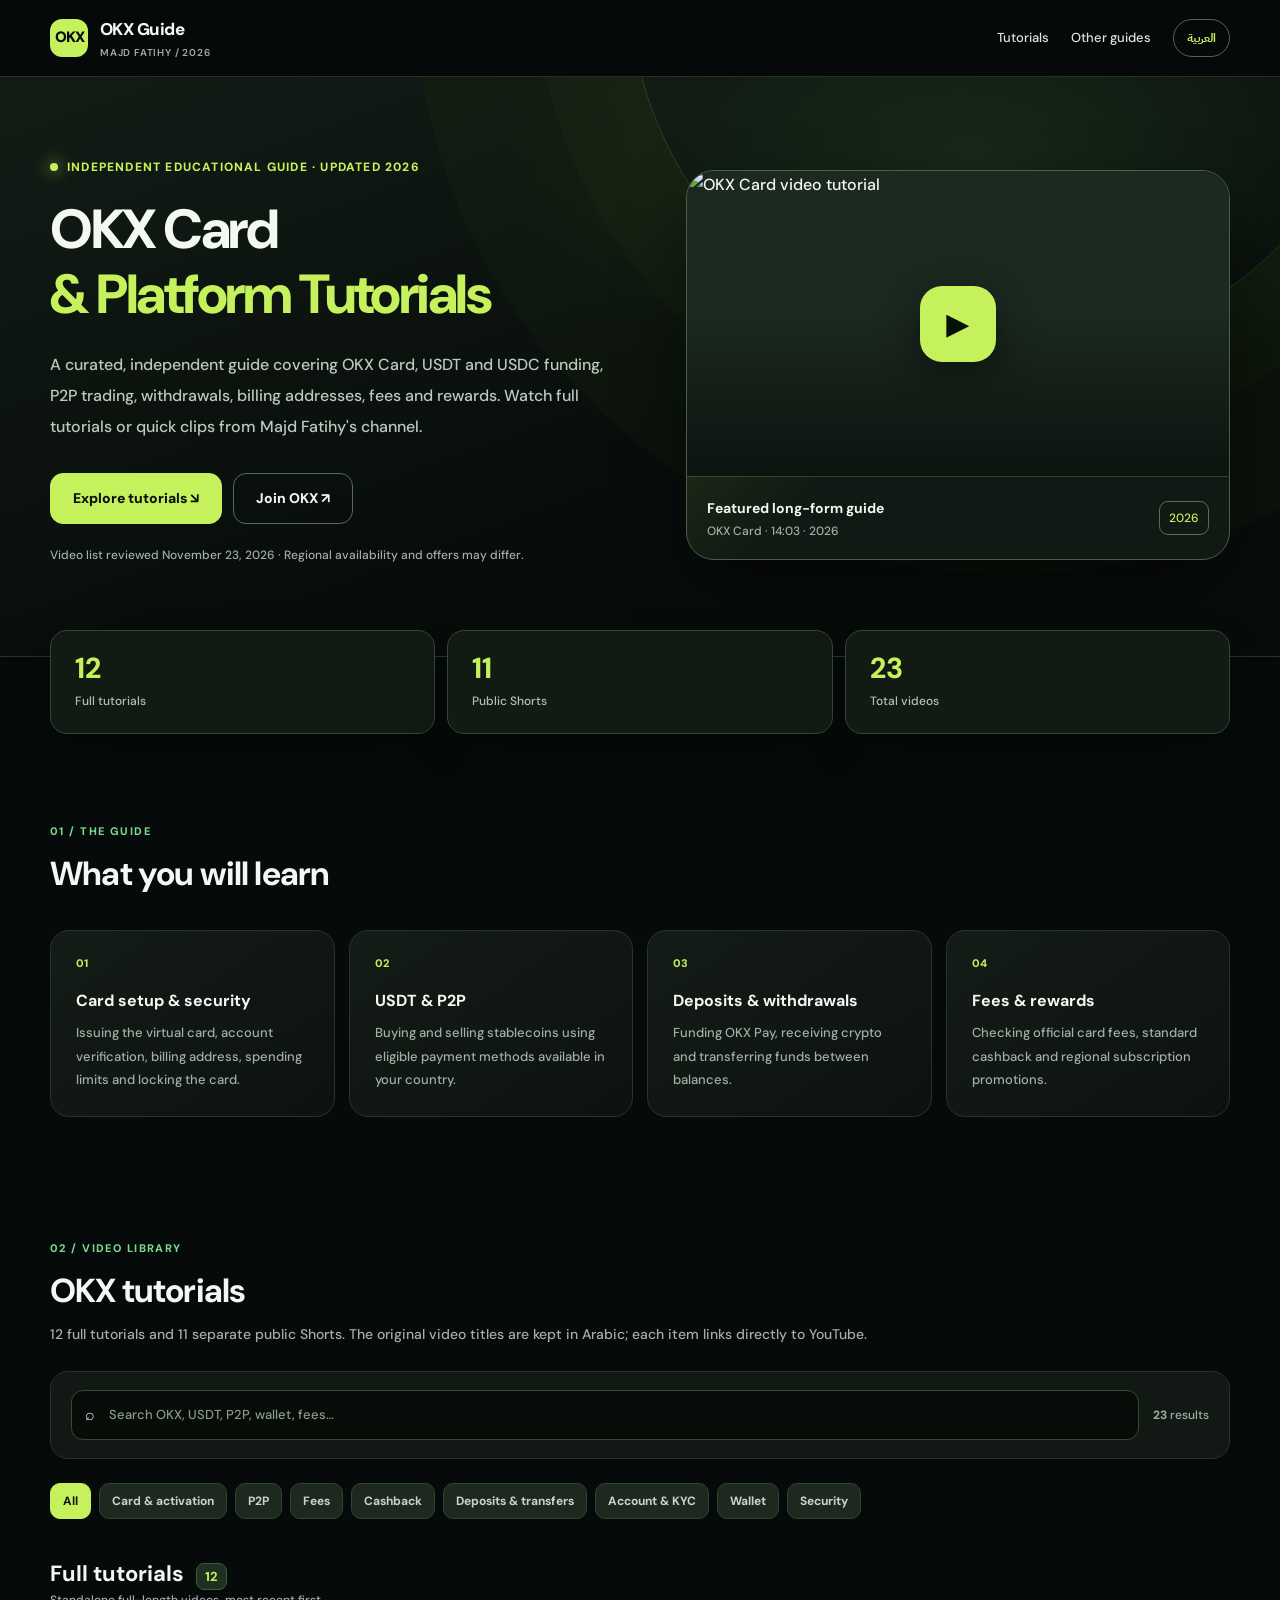
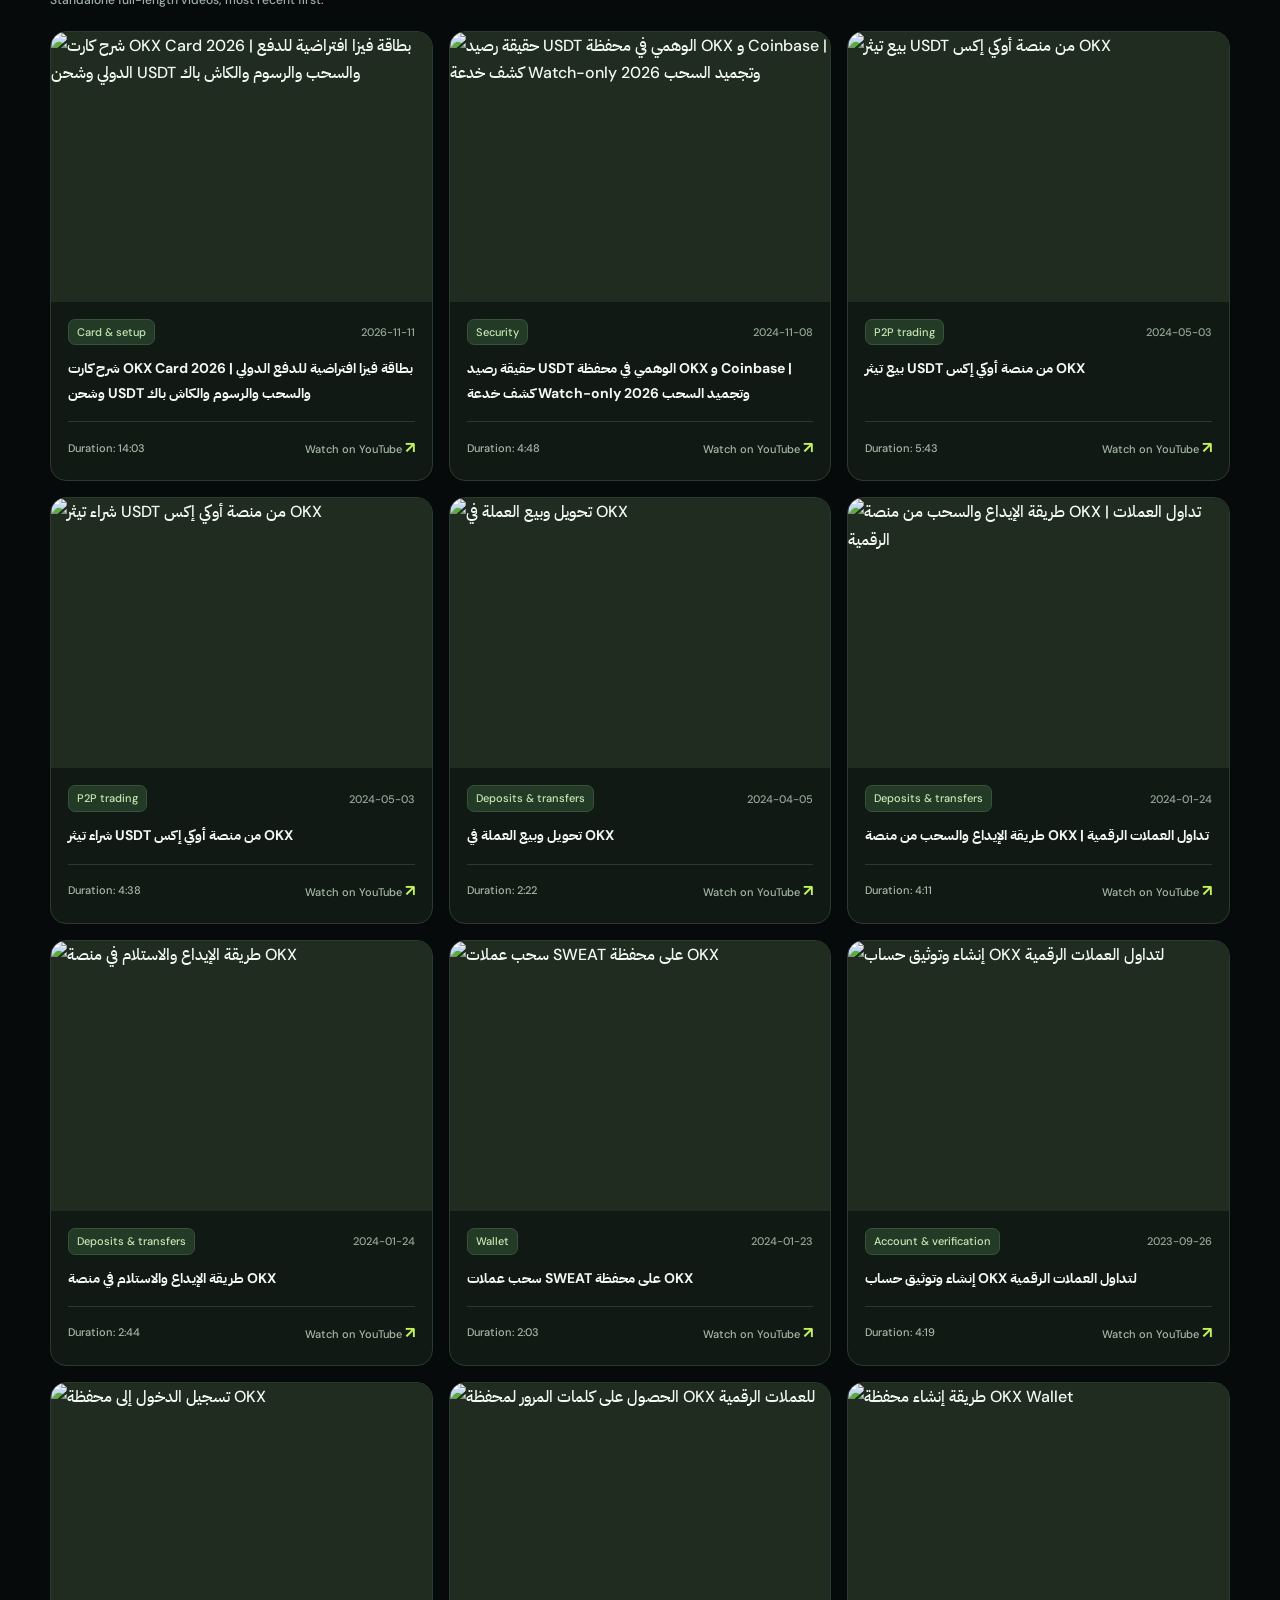
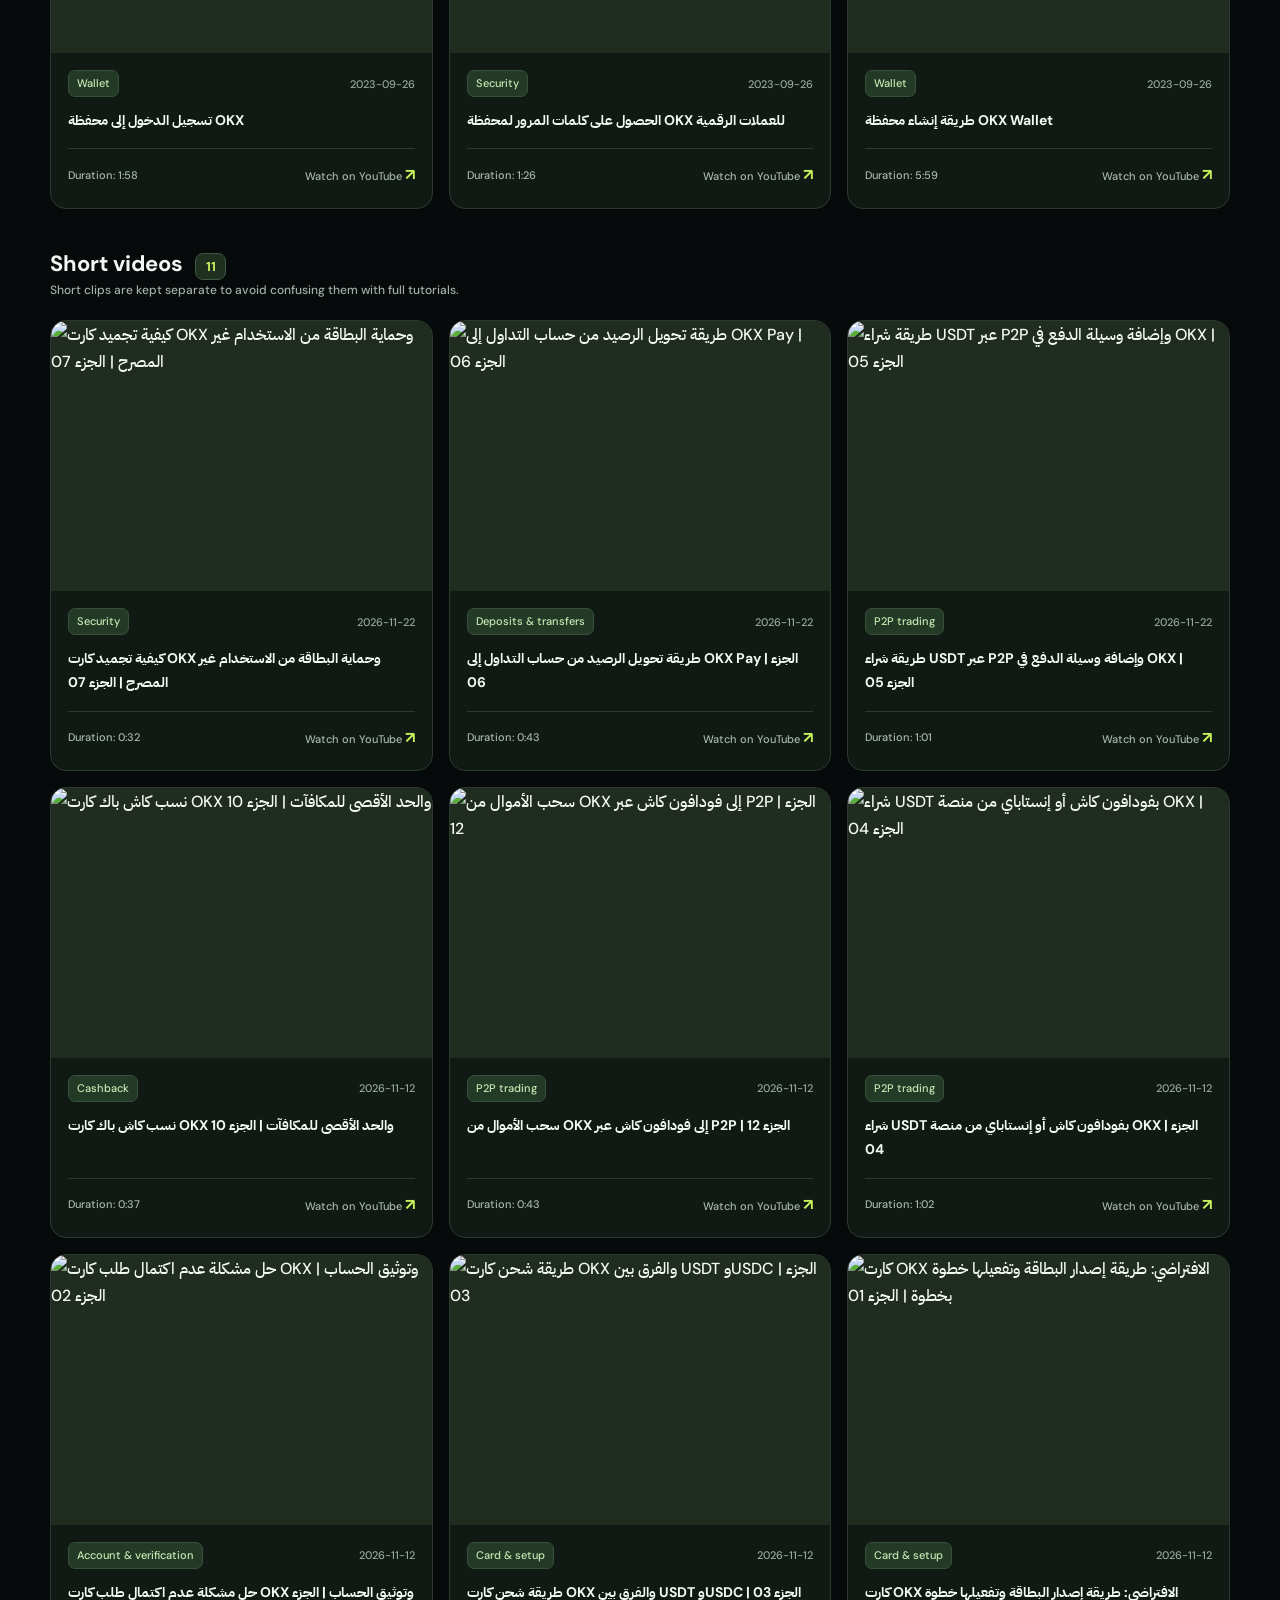
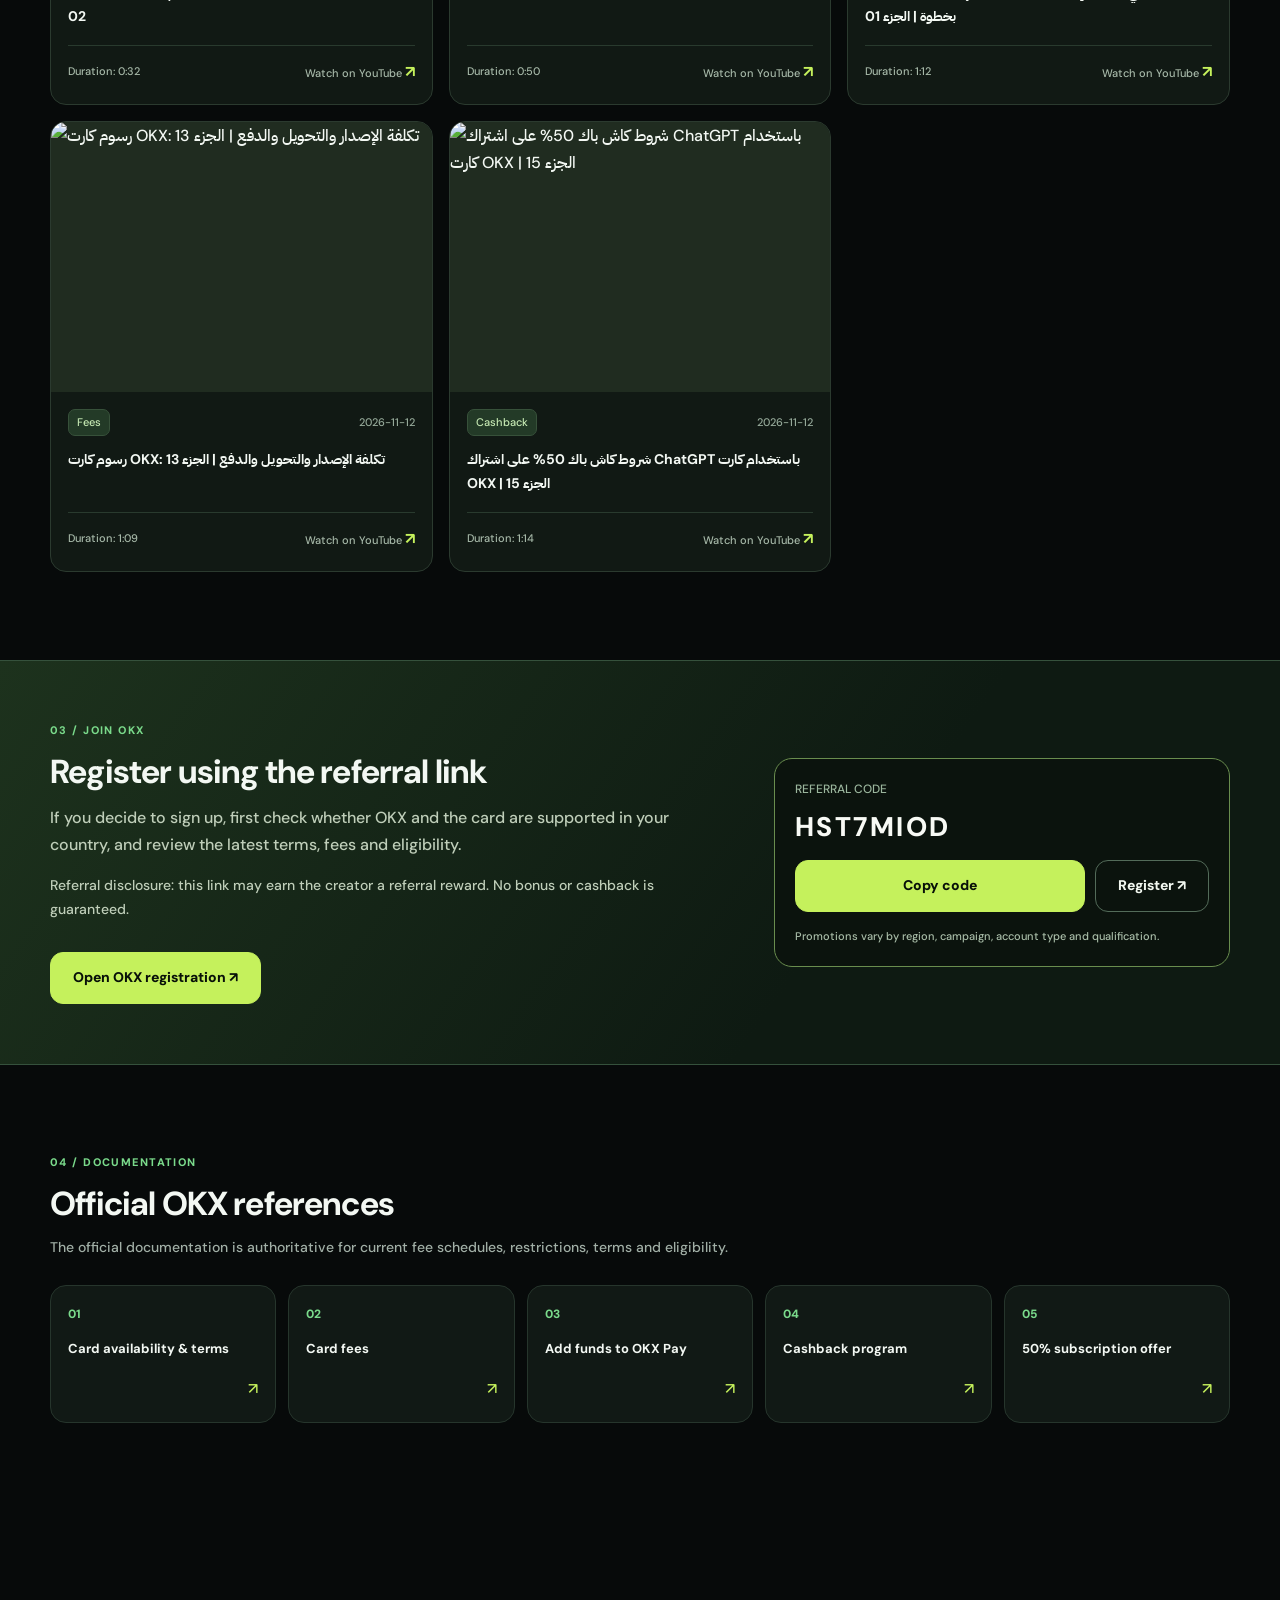
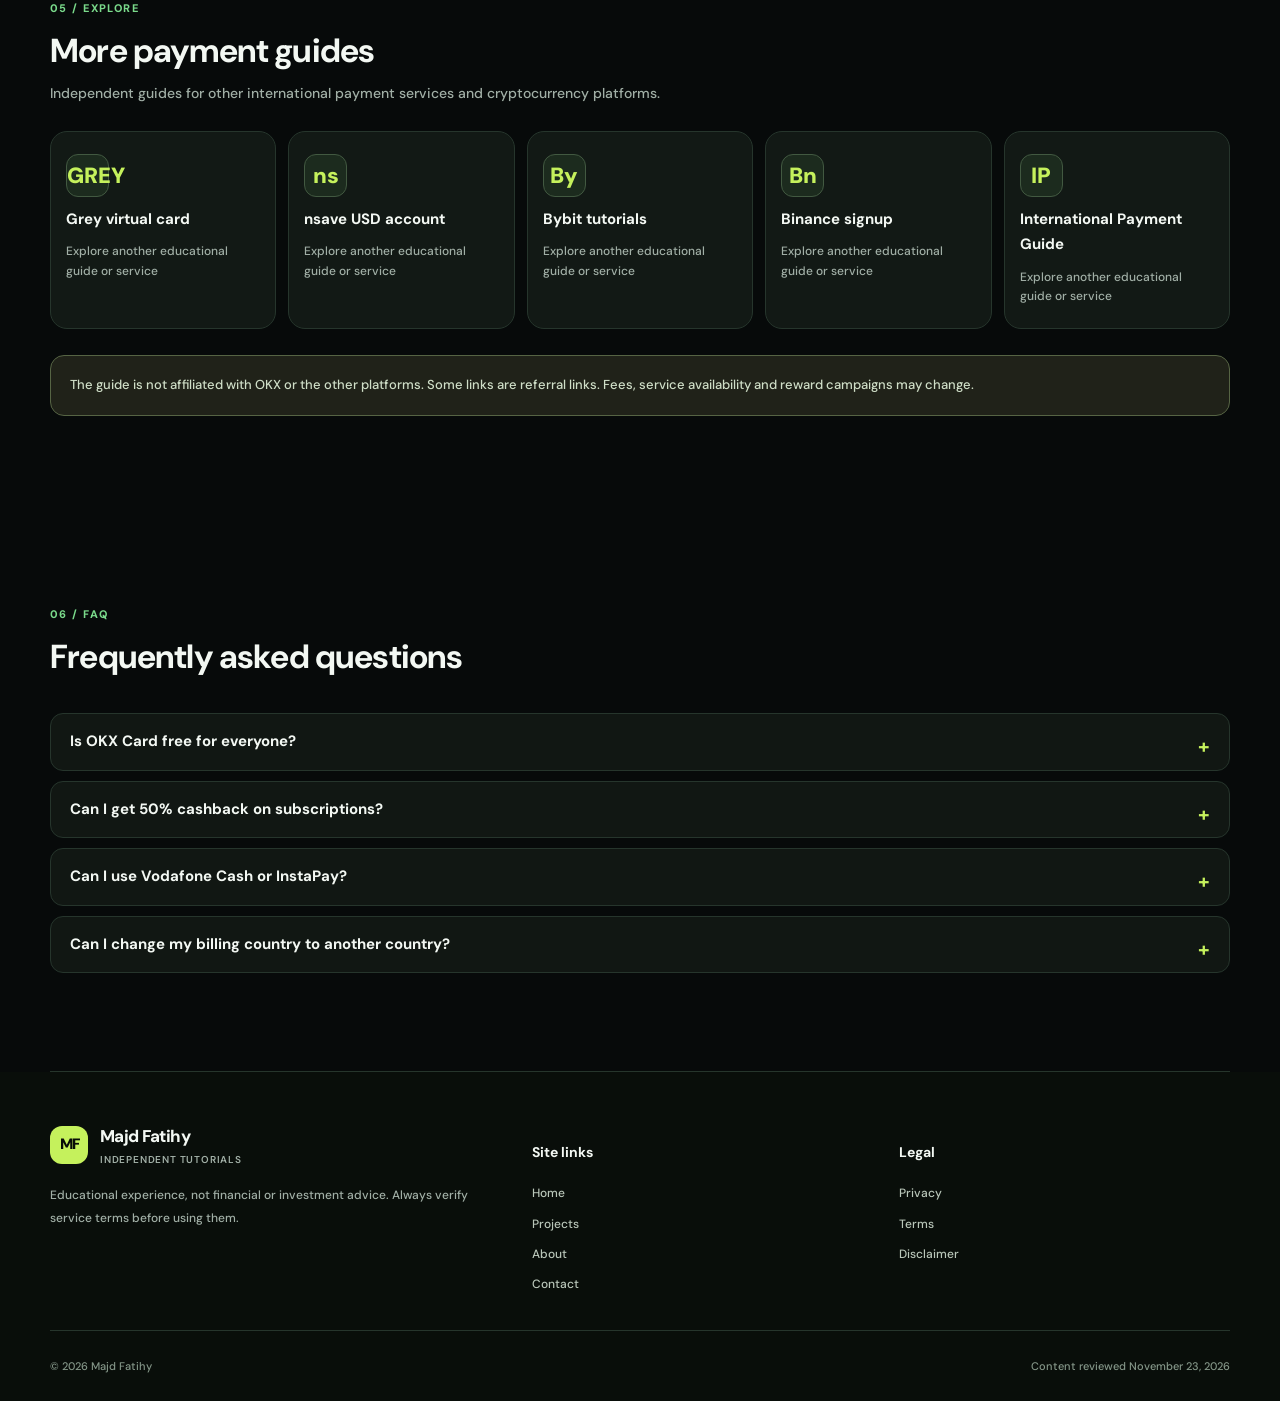
==== commit a168a275: "Translate English video labels while preserving original YouTube titles" ====
--- a/en/index.html
+++ b/en/index.html
@@ -22,29 +22,29 @@
 <section class="section library container" id="videos"><div class="head"><div><span class="kicker">02 / VIDEO LIBRARY</span><h2>OKX tutorials</h2><p>12 full tutorials and 11 separate public Shorts. The original video titles are kept in Arabic; each item links directly to YouTube.</p></div></div>
 <div class="controls"><label class="search"><span aria-hidden="true">⌕</span><input id="search" type="search" aria-label="Search tutorials" placeholder="Search OKX, USDT, P2P, wallet, fees…" autocomplete="off"></label><span class="results"><strong id="result-count">23</strong> results</span></div>
 <div class="filters" role="group" aria-label="Filter by topic"><button type="button" class="chip active" data-filter="all" aria-pressed="true">All</button><button type="button" class="chip" data-filter="card" aria-pressed="false">Card & activation</button><button type="button" class="chip" data-filter="p2p" aria-pressed="false">P2P</button><button type="button" class="chip" data-filter="fees" aria-pressed="false">Fees</button><button type="button" class="chip" data-filter="cashback" aria-pressed="false">Cashback</button><button type="button" class="chip" data-filter="transfer" aria-pressed="false">Deposits & transfers</button><button type="button" class="chip" data-filter="account" aria-pressed="false">Account & KYC</button><button type="button" class="chip" data-filter="wallet" aria-pressed="false">Wallet</button><button type="button" class="chip" data-filter="security" aria-pressed="false">Security</button></div>
-<div class="library-block" id="full-videos"><header><div><h3>Full tutorials <span class="count">12</span></h3><p>Standalone full-length videos, most recent first.</p></div></header><div class="videos"><a class="vcard" data-category="card" data-search="شرح كارت OKX Card 2026 | بطاقة فيزا افتراضية للدفع الدولي وشحن USDT والسحب والرسوم والكاش باك OKX Card 2026: issuance, funding, P2P, withdrawals, fees and cashback card" href="https://www.youtube.com/watch?v=Xyp0NekCmoM" target="_blank" rel="noopener noreferrer" aria-label="شرح كارت OKX Card 2026 | بطاقة فيزا افتراضية للدفع الدولي وشحن USDT والسحب والرسوم والكاش باك"><img class="thumb" src="https://i.ytimg.com/vi/Xyp0NekCmoM/hqdefault.jpg" width="480" height="270" loading="lazy" decoding="async" alt="شرح كارت OKX Card 2026 | بطاقة فيزا افتراضية للدفع الدولي وشحن USDT والسحب والرسوم والكاش باك"><div class="vc-body"><div class="tagrow"><span class="tag">البطاقة والتفعيل</span><time class="date" datetime="2026-11-11">2026-11-11</time></div><h4>شرح كارت OKX Card 2026 | بطاقة فيزا افتراضية للدفع الدولي وشحن USDT والسحب والرسوم والكاش باك</h4><div class="vcfoot"><span>المدة: 14:03</span><span>فتح على يوتيوب <b class="arrow" aria-hidden="true">↗</b></span></div></div></a>
-<a class="vcard" data-category="security" data-search="حقيقة رصيد USDT الوهمي في محفظة OKX و Coinbase | كشف خدعة Watch-only وتجميد السحب 2026 Fake USDT balances: watch-only wallet scam and withdrawal warnings security" href="https://www.youtube.com/watch?v=XD3d37lcie0" target="_blank" rel="noopener noreferrer" aria-label="حقيقة رصيد USDT الوهمي في محفظة OKX و Coinbase | كشف خدعة Watch-only وتجميد السحب 2026"><img class="thumb" src="https://i.ytimg.com/vi/XD3d37lcie0/hqdefault.jpg" width="480" height="270" loading="lazy" decoding="async" alt="حقيقة رصيد USDT الوهمي في محفظة OKX و Coinbase | كشف خدعة Watch-only وتجميد السحب 2026"><div class="vc-body"><div class="tagrow"><span class="tag">الأمان</span><time class="date" datetime="2024-11-08">2024-11-08</time></div><h4>حقيقة رصيد USDT الوهمي في محفظة OKX و Coinbase | كشف خدعة Watch-only وتجميد السحب 2026</h4><div class="vcfoot"><span>المدة: 4:48</span><span>فتح على يوتيوب <b class="arrow" aria-hidden="true">↗</b></span></div></div></a>
-<a class="vcard" data-category="p2p" data-search="بيع تيثر USDT من منصة أوكي إكس OKX How to sell USDT on OKX p2p" href="https://www.youtube.com/watch?v=wf7lTBbnVP8" target="_blank" rel="noopener noreferrer" aria-label="بيع تيثر USDT من منصة أوكي إكس OKX"><img class="thumb" src="https://i.ytimg.com/vi/wf7lTBbnVP8/hqdefault.jpg" width="480" height="270" loading="lazy" decoding="async" alt="بيع تيثر USDT من منصة أوكي إكس OKX"><div class="vc-body"><div class="tagrow"><span class="tag">شراء وبيع P2P</span><time class="date" datetime="2024-05-03">2024-05-03</time></div><h4>بيع تيثر USDT من منصة أوكي إكس OKX</h4><div class="vcfoot"><span>المدة: 5:43</span><span>فتح على يوتيوب <b class="arrow" aria-hidden="true">↗</b></span></div></div></a>
-<a class="vcard" data-category="p2p" data-search="شراء تيثر USDT من منصة أوكي إكس OKX How to buy USDT on OKX p2p" href="https://www.youtube.com/watch?v=NFUcLU-_ja8" target="_blank" rel="noopener noreferrer" aria-label="شراء تيثر USDT من منصة أوكي إكس OKX"><img class="thumb" src="https://i.ytimg.com/vi/NFUcLU-_ja8/hqdefault.jpg" width="480" height="270" loading="lazy" decoding="async" alt="شراء تيثر USDT من منصة أوكي إكس OKX"><div class="vc-body"><div class="tagrow"><span class="tag">شراء وبيع P2P</span><time class="date" datetime="2024-05-03">2024-05-03</time></div><h4>شراء تيثر USDT من منصة أوكي إكس OKX</h4><div class="vcfoot"><span>المدة: 4:38</span><span>فتح على يوتيوب <b class="arrow" aria-hidden="true">↗</b></span></div></div></a>
-<a class="vcard" data-category="transfer" data-search="تحويل وبيع العملة في OKX Transfer and sell crypto on OKX transfer" href="https://www.youtube.com/watch?v=v2cx5ez-lk8" target="_blank" rel="noopener noreferrer" aria-label="تحويل وبيع العملة في OKX"><img class="thumb" src="https://i.ytimg.com/vi/v2cx5ez-lk8/hqdefault.jpg" width="480" height="270" loading="lazy" decoding="async" alt="تحويل وبيع العملة في OKX"><div class="vc-body"><div class="tagrow"><span class="tag">الإيداع والتحويل</span><time class="date" datetime="2024-04-05">2024-04-05</time></div><h4>تحويل وبيع العملة في OKX</h4><div class="vcfoot"><span>المدة: 2:22</span><span>فتح على يوتيوب <b class="arrow" aria-hidden="true">↗</b></span></div></div></a>
-<a class="vcard" data-category="transfer" data-search="طريقة الإيداع والسحب من منصة OKX | تداول العملات الرقمية OKX deposit and withdrawal tutorial transfer" href="https://www.youtube.com/watch?v=6oFZTTWnxrM" target="_blank" rel="noopener noreferrer" aria-label="طريقة الإيداع والسحب من منصة OKX | تداول العملات الرقمية"><img class="thumb" src="https://i.ytimg.com/vi/6oFZTTWnxrM/hqdefault.jpg" width="480" height="270" loading="lazy" decoding="async" alt="طريقة الإيداع والسحب من منصة OKX | تداول العملات الرقمية"><div class="vc-body"><div class="tagrow"><span class="tag">الإيداع والتحويل</span><time class="date" datetime="2024-01-24">2024-01-24</time></div><h4>طريقة الإيداع والسحب من منصة OKX | تداول العملات الرقمية</h4><div class="vcfoot"><span>المدة: 4:11</span><span>فتح على يوتيوب <b class="arrow" aria-hidden="true">↗</b></span></div></div></a>
-<a class="vcard" data-category="transfer" data-search="طريقة الإيداع والاستلام في منصة OKX Depositing and receiving funds on OKX transfer" href="https://www.youtube.com/watch?v=-NLYalABzXw" target="_blank" rel="noopener noreferrer" aria-label="طريقة الإيداع والاستلام في منصة OKX"><img class="thumb" src="https://i.ytimg.com/vi/-NLYalABzXw/hqdefault.jpg" width="480" height="270" loading="lazy" decoding="async" alt="طريقة الإيداع والاستلام في منصة OKX"><div class="vc-body"><div class="tagrow"><span class="tag">الإيداع والتحويل</span><time class="date" datetime="2024-01-24">2024-01-24</time></div><h4>طريقة الإيداع والاستلام في منصة OKX</h4><div class="vcfoot"><span>المدة: 2:44</span><span>فتح على يوتيوب <b class="arrow" aria-hidden="true">↗</b></span></div></div></a>
-<a class="vcard" data-category="wallet" data-search="سحب عملات SWEAT على محفظة OKX Withdrawing SWEAT tokens to an OKX Wallet wallet" href="https://www.youtube.com/watch?v=kwzSqV8y1iU" target="_blank" rel="noopener noreferrer" aria-label="سحب عملات SWEAT على محفظة OKX"><img class="thumb" src="https://i.ytimg.com/vi/kwzSqV8y1iU/hqdefault.jpg" width="480" height="270" loading="lazy" decoding="async" alt="سحب عملات SWEAT على محفظة OKX"><div class="vc-body"><div class="tagrow"><span class="tag">المحفظة</span><time class="date" datetime="2024-01-23">2024-01-23</time></div><h4>سحب عملات SWEAT على محفظة OKX</h4><div class="vcfoot"><span>المدة: 2:03</span><span>فتح على يوتيوب <b class="arrow" aria-hidden="true">↗</b></span></div></div></a>
-<a class="vcard" data-category="account" data-search="إنشاء وتوثيق حساب OKX لتداول العملات الرقمية Create and verify an OKX account account" href="https://www.youtube.com/watch?v=XElvLla9ffE" target="_blank" rel="noopener noreferrer" aria-label="إنشاء وتوثيق حساب OKX لتداول العملات الرقمية"><img class="thumb" src="https://i.ytimg.com/vi/XElvLla9ffE/hqdefault.jpg" width="480" height="270" loading="lazy" decoding="async" alt="إنشاء وتوثيق حساب OKX لتداول العملات الرقمية"><div class="vc-body"><div class="tagrow"><span class="tag">التسجيل والتوثيق</span><time class="date" datetime="2023-09-26">2023-09-26</time></div><h4>إنشاء وتوثيق حساب OKX لتداول العملات الرقمية</h4><div class="vcfoot"><span>المدة: 4:19</span><span>فتح على يوتيوب <b class="arrow" aria-hidden="true">↗</b></span></div></div></a>
-<a class="vcard" data-category="wallet" data-search="تسجيل الدخول إلى محفظة OKX Sign in to OKX Wallet wallet" href="https://www.youtube.com/watch?v=srmfbFTVdbk" target="_blank" rel="noopener noreferrer" aria-label="تسجيل الدخول إلى محفظة OKX"><img class="thumb" src="https://i.ytimg.com/vi/srmfbFTVdbk/hqdefault.jpg" width="480" height="270" loading="lazy" decoding="async" alt="تسجيل الدخول إلى محفظة OKX"><div class="vc-body"><div class="tagrow"><span class="tag">المحفظة</span><time class="date" datetime="2023-09-26">2023-09-26</time></div><h4>تسجيل الدخول إلى محفظة OKX</h4><div class="vcfoot"><span>المدة: 1:58</span><span>فتح على يوتيوب <b class="arrow" aria-hidden="true">↗</b></span></div></div></a>
-<a class="vcard" data-category="security" data-search="الحصول على كلمات المرور لمحفظة OKX للعملات الرقمية Wallet recovery phrases and secure access security" href="https://www.youtube.com/watch?v=l8kf1Xu0Bv8" target="_blank" rel="noopener noreferrer" aria-label="الحصول على كلمات المرور لمحفظة OKX للعملات الرقمية"><img class="thumb" src="https://i.ytimg.com/vi/l8kf1Xu0Bv8/hqdefault.jpg" width="480" height="270" loading="lazy" decoding="async" alt="الحصول على كلمات المرور لمحفظة OKX للعملات الرقمية"><div class="vc-body"><div class="tagrow"><span class="tag">الأمان</span><time class="date" datetime="2023-09-26">2023-09-26</time></div><h4>الحصول على كلمات المرور لمحفظة OKX للعملات الرقمية</h4><div class="vcfoot"><span>المدة: 1:26</span><span>فتح على يوتيوب <b class="arrow" aria-hidden="true">↗</b></span></div></div></a>
-<a class="vcard" data-category="wallet" data-search="طريقة إنشاء محفظة OKX Wallet Create an OKX Wallet wallet" href="https://www.youtube.com/watch?v=h_z2y0EAil0" target="_blank" rel="noopener noreferrer" aria-label="طريقة إنشاء محفظة OKX Wallet"><img class="thumb" src="https://i.ytimg.com/vi/h_z2y0EAil0/hqdefault.jpg" width="480" height="270" loading="lazy" decoding="async" alt="طريقة إنشاء محفظة OKX Wallet"><div class="vc-body"><div class="tagrow"><span class="tag">المحفظة</span><time class="date" datetime="2023-09-26">2023-09-26</time></div><h4>طريقة إنشاء محفظة OKX Wallet</h4><div class="vcfoot"><span>المدة: 5:59</span><span>فتح على يوتيوب <b class="arrow" aria-hidden="true">↗</b></span></div></div></a></div></div>
-<div class="library-block" id="shorts"><header><div><h3>Short videos <span class="count">11</span></h3><p>Short clips are kept separate to avoid confusing them with full tutorials.</p></div></header><div class="videos"><a class="vcard" data-category="security" data-search="كيفية تجميد كارت OKX وحماية البطاقة من الاستخدام غير المصرح | الجزء 07 Freeze OKX Card for security — part 07 security" href="https://www.youtube.com/watch?v=IxfGbR-ljwY" target="_blank" rel="noopener noreferrer" aria-label="كيفية تجميد كارت OKX وحماية البطاقة من الاستخدام غير المصرح | الجزء 07"><img class="thumb" src="https://i.ytimg.com/vi/IxfGbR-ljwY/hqdefault.jpg" width="480" height="270" loading="lazy" decoding="async" alt="كيفية تجميد كارت OKX وحماية البطاقة من الاستخدام غير المصرح | الجزء 07"><div class="vc-body"><div class="tagrow"><span class="tag">الأمان</span><time class="date" datetime="2026-11-22">2026-11-22</time></div><h4>كيفية تجميد كارت OKX وحماية البطاقة من الاستخدام غير المصرح | الجزء 07</h4><div class="vcfoot"><span>المدة: 0:32</span><span>فتح على يوتيوب <b class="arrow" aria-hidden="true">↗</b></span></div></div></a>
-<a class="vcard" data-category="transfer" data-search="طريقة تحويل الرصيد من حساب التداول إلى OKX Pay | الجزء 06 Transfer funds from Exchange to OKX Pay — part 06 transfer" href="https://www.youtube.com/watch?v=tkaAwe_eJh0" target="_blank" rel="noopener noreferrer" aria-label="طريقة تحويل الرصيد من حساب التداول إلى OKX Pay | الجزء 06"><img class="thumb" src="https://i.ytimg.com/vi/tkaAwe_eJh0/hqdefault.jpg" width="480" height="270" loading="lazy" decoding="async" alt="طريقة تحويل الرصيد من حساب التداول إلى OKX Pay | الجزء 06"><div class="vc-body"><div class="tagrow"><span class="tag">الإيداع والتحويل</span><time class="date" datetime="2026-11-22">2026-11-22</time></div><h4>طريقة تحويل الرصيد من حساب التداول إلى OKX Pay | الجزء 06</h4><div class="vcfoot"><span>المدة: 0:43</span><span>فتح على يوتيوب <b class="arrow" aria-hidden="true">↗</b></span></div></div></a>
-<a class="vcard" data-category="p2p" data-search="طريقة شراء USDT عبر P2P وإضافة وسيلة الدفع في OKX | الجزء 05 Buy USDT through P2P and add a payment method — part 05 p2p" href="https://www.youtube.com/watch?v=dRuAaHW-5jw" target="_blank" rel="noopener noreferrer" aria-label="طريقة شراء USDT عبر P2P وإضافة وسيلة الدفع في OKX | الجزء 05"><img class="thumb" src="https://i.ytimg.com/vi/dRuAaHW-5jw/hqdefault.jpg" width="480" height="270" loading="lazy" decoding="async" alt="طريقة شراء USDT عبر P2P وإضافة وسيلة الدفع في OKX | الجزء 05"><div class="vc-body"><div class="tagrow"><span class="tag">شراء وبيع P2P</span><time class="date" datetime="2026-11-22">2026-11-22</time></div><h4>طريقة شراء USDT عبر P2P وإضافة وسيلة الدفع في OKX | الجزء 05</h4><div class="vcfoot"><span>المدة: 1:01</span><span>فتح على يوتيوب <b class="arrow" aria-hidden="true">↗</b></span></div></div></a>
-<a class="vcard" data-category="cashback" data-search="نسب كاش باك كارت OKX والحد الأقصى للمكافآت | الجزء 10 OKX Card cashback rates and reward caps — part 10 cashback" href="https://www.youtube.com/watch?v=n_dzqlrH7z0" target="_blank" rel="noopener noreferrer" aria-label="نسب كاش باك كارت OKX والحد الأقصى للمكافآت | الجزء 10"><img class="thumb" src="https://i.ytimg.com/vi/n_dzqlrH7z0/hqdefault.jpg" width="480" height="270" loading="lazy" decoding="async" alt="نسب كاش باك كارت OKX والحد الأقصى للمكافآت | الجزء 10"><div class="vc-body"><div class="tagrow"><span class="tag">الكاش باك</span><time class="date" datetime="2026-11-12">2026-11-12</time></div><h4>نسب كاش باك كارت OKX والحد الأقصى للمكافآت | الجزء 10</h4><div class="vcfoot"><span>المدة: 0:37</span><span>فتح على يوتيوب <b class="arrow" aria-hidden="true">↗</b></span></div></div></a>
-<a class="vcard" data-category="p2p" data-search="سحب الأموال من OKX إلى فودافون كاش عبر P2P | الجزء 12 Withdraw via OKX P2P and Vodafone Cash — part 12 p2p" href="https://www.youtube.com/watch?v=QK8GD9bOLt4" target="_blank" rel="noopener noreferrer" aria-label="سحب الأموال من OKX إلى فودافون كاش عبر P2P | الجزء 12"><img class="thumb" src="https://i.ytimg.com/vi/QK8GD9bOLt4/hqdefault.jpg" width="480" height="270" loading="lazy" decoding="async" alt="سحب الأموال من OKX إلى فودافون كاش عبر P2P | الجزء 12"><div class="vc-body"><div class="tagrow"><span class="tag">شراء وبيع P2P</span><time class="date" datetime="2026-11-12">2026-11-12</time></div><h4>سحب الأموال من OKX إلى فودافون كاش عبر P2P | الجزء 12</h4><div class="vcfoot"><span>المدة: 0:43</span><span>فتح على يوتيوب <b class="arrow" aria-hidden="true">↗</b></span></div></div></a>
-<a class="vcard" data-category="p2p" data-search="شراء USDT بفودافون كاش أو إنستاباي من منصة OKX | الجزء 04 Buy USDT with Vodafone Cash or InstaPay — part 04 p2p" href="https://www.youtube.com/watch?v=oal59mmwDBw" target="_blank" rel="noopener noreferrer" aria-label="شراء USDT بفودافون كاش أو إنستاباي من منصة OKX | الجزء 04"><img class="thumb" src="https://i.ytimg.com/vi/oal59mmwDBw/hqdefault.jpg" width="480" height="270" loading="lazy" decoding="async" alt="شراء USDT بفودافون كاش أو إنستاباي من منصة OKX | الجزء 04"><div class="vc-body"><div class="tagrow"><span class="tag">شراء وبيع P2P</span><time class="date" datetime="2026-11-12">2026-11-12</time></div><h4>شراء USDT بفودافون كاش أو إنستاباي من منصة OKX | الجزء 04</h4><div class="vcfoot"><span>المدة: 1:02</span><span>فتح على يوتيوب <b class="arrow" aria-hidden="true">↗</b></span></div></div></a>
-<a class="vcard" data-category="account" data-search="حل مشكلة عدم اكتمال طلب كارت OKX وتوثيق الحساب | الجزء 02 Fix OKX Card application and verification issues — part 02 account" href="https://www.youtube.com/watch?v=M6ncKKL40tI" target="_blank" rel="noopener noreferrer" aria-label="حل مشكلة عدم اكتمال طلب كارت OKX وتوثيق الحساب | الجزء 02"><img class="thumb" src="https://i.ytimg.com/vi/M6ncKKL40tI/hqdefault.jpg" width="480" height="270" loading="lazy" decoding="async" alt="حل مشكلة عدم اكتمال طلب كارت OKX وتوثيق الحساب | الجزء 02"><div class="vc-body"><div class="tagrow"><span class="tag">التسجيل والتوثيق</span><time class="date" datetime="2026-11-12">2026-11-12</time></div><h4>حل مشكلة عدم اكتمال طلب كارت OKX وتوثيق الحساب | الجزء 02</h4><div class="vcfoot"><span>المدة: 0:32</span><span>فتح على يوتيوب <b class="arrow" aria-hidden="true">↗</b></span></div></div></a>
-<a class="vcard" data-category="card" data-search="طريقة شحن كارت OKX والفرق بين USDT وUSDC | الجزء 03 Fund OKX Card; USDT vs USDC — part 03 card" href="https://www.youtube.com/watch?v=jD9dnEHMMao" target="_blank" rel="noopener noreferrer" aria-label="طريقة شحن كارت OKX والفرق بين USDT وUSDC | الجزء 03"><img class="thumb" src="https://i.ytimg.com/vi/jD9dnEHMMao/hqdefault.jpg" width="480" height="270" loading="lazy" decoding="async" alt="طريقة شحن كارت OKX والفرق بين USDT وUSDC | الجزء 03"><div class="vc-body"><div class="tagrow"><span class="tag">البطاقة والتفعيل</span><time class="date" datetime="2026-11-12">2026-11-12</time></div><h4>طريقة شحن كارت OKX والفرق بين USDT وUSDC | الجزء 03</h4><div class="vcfoot"><span>المدة: 0:50</span><span>فتح على يوتيوب <b class="arrow" aria-hidden="true">↗</b></span></div></div></a>
-<a class="vcard" data-category="card" data-search="كارت OKX الافتراضي: طريقة إصدار البطاقة وتفعيلها خطوة بخطوة | الجزء 01 Apply for and activate OKX Card — part 01 card" href="https://www.youtube.com/watch?v=ixGegHORUmU" target="_blank" rel="noopener noreferrer" aria-label="كارت OKX الافتراضي: طريقة إصدار البطاقة وتفعيلها خطوة بخطوة | الجزء 01"><img class="thumb" src="https://i.ytimg.com/vi/ixGegHORUmU/hqdefault.jpg" width="480" height="270" loading="lazy" decoding="async" alt="كارت OKX الافتراضي: طريقة إصدار البطاقة وتفعيلها خطوة بخطوة | الجزء 01"><div class="vc-body"><div class="tagrow"><span class="tag">البطاقة والتفعيل</span><time class="date" datetime="2026-11-12">2026-11-12</time></div><h4>كارت OKX الافتراضي: طريقة إصدار البطاقة وتفعيلها خطوة بخطوة | الجزء 01</h4><div class="vcfoot"><span>المدة: 1:12</span><span>فتح على يوتيوب <b class="arrow" aria-hidden="true">↗</b></span></div></div></a>
-<a class="vcard" data-category="fees" data-search="رسوم كارت OKX: تكلفة الإصدار والتحويل والدفع | الجزء 13 OKX Card issuance, conversion and payment fees — part 13 fees" href="https://www.youtube.com/watch?v=5F76YQ2eOTQ" target="_blank" rel="noopener noreferrer" aria-label="رسوم كارت OKX: تكلفة الإصدار والتحويل والدفع | الجزء 13"><img class="thumb" src="https://i.ytimg.com/vi/5F76YQ2eOTQ/hqdefault.jpg" width="480" height="270" loading="lazy" decoding="async" alt="رسوم كارت OKX: تكلفة الإصدار والتحويل والدفع | الجزء 13"><div class="vc-body"><div class="tagrow"><span class="tag">الرسوم</span><time class="date" datetime="2026-11-12">2026-11-12</time></div><h4>رسوم كارت OKX: تكلفة الإصدار والتحويل والدفع | الجزء 13</h4><div class="vcfoot"><span>المدة: 1:09</span><span>فتح على يوتيوب <b class="arrow" aria-hidden="true">↗</b></span></div></div></a>
-<a class="vcard" data-category="cashback" data-search="شروط كاش باك 50% على اشتراك ChatGPT باستخدام كارت OKX | الجزء 15 50% subscription cashback eligibility rules — part 15 cashback" href="https://www.youtube.com/watch?v=tG6ZEMEiNdY" target="_blank" rel="noopener noreferrer" aria-label="شروط كاش باك 50% على اشتراك ChatGPT باستخدام كارت OKX | الجزء 15"><img class="thumb" src="https://i.ytimg.com/vi/tG6ZEMEiNdY/hqdefault.jpg" width="480" height="270" loading="lazy" decoding="async" alt="شروط كاش باك 50% على اشتراك ChatGPT باستخدام كارت OKX | الجزء 15"><div class="vc-body"><div class="tagrow"><span class="tag">الكاش باك</span><time class="date" datetime="2026-11-12">2026-11-12</time></div><h4>شروط كاش باك 50% على اشتراك ChatGPT باستخدام كارت OKX | الجزء 15</h4><div class="vcfoot"><span>المدة: 1:14</span><span>فتح على يوتيوب <b class="arrow" aria-hidden="true">↗</b></span></div></div></a></div></div>
+<div class="library-block" id="full-videos"><header><div><h3>Full tutorials <span class="count">12</span></h3><p>Standalone full-length videos, most recent first.</p></div></header><div class="videos"><a class="vcard" data-category="card" data-search="شرح كارت OKX Card 2026 | بطاقة فيزا افتراضية للدفع الدولي وشحن USDT والسحب والرسوم والكاش باك OKX Card 2026: issuance, funding, P2P, withdrawals, fees and cashback card" href="https://www.youtube.com/watch?v=Xyp0NekCmoM" target="_blank" rel="noopener noreferrer" aria-label="شرح كارت OKX Card 2026 | بطاقة فيزا افتراضية للدفع الدولي وشحن USDT والسحب والرسوم والكاش باك"><img class="thumb" src="https://i.ytimg.com/vi/Xyp0NekCmoM/hqdefault.jpg" width="480" height="270" loading="lazy" decoding="async" alt="شرح كارت OKX Card 2026 | بطاقة فيزا افتراضية للدفع الدولي وشحن USDT والسحب والرسوم والكاش باك"><div class="vc-body"><div class="tagrow"><span class="tag">Card & setup</span><time class="date" datetime="2026-11-11">2026-11-11</time></div><h4>شرح كارت OKX Card 2026 | بطاقة فيزا افتراضية للدفع الدولي وشحن USDT والسحب والرسوم والكاش باك</h4><div class="vcfoot"><span>Duration: 14:03</span><span>Watch on YouTube <b class="arrow" aria-hidden="true">↗</b></span></div></div></a>
+<a class="vcard" data-category="security" data-search="حقيقة رصيد USDT الوهمي في محفظة OKX و Coinbase | كشف خدعة Watch-only وتجميد السحب 2026 Fake USDT balances: watch-only wallet scam and withdrawal warnings security" href="https://www.youtube.com/watch?v=XD3d37lcie0" target="_blank" rel="noopener noreferrer" aria-label="حقيقة رصيد USDT الوهمي في محفظة OKX و Coinbase | كشف خدعة Watch-only وتجميد السحب 2026"><img class="thumb" src="https://i.ytimg.com/vi/XD3d37lcie0/hqdefault.jpg" width="480" height="270" loading="lazy" decoding="async" alt="حقيقة رصيد USDT الوهمي في محفظة OKX و Coinbase | كشف خدعة Watch-only وتجميد السحب 2026"><div class="vc-body"><div class="tagrow"><span class="tag">Security</span><time class="date" datetime="2024-11-08">2024-11-08</time></div><h4>حقيقة رصيد USDT الوهمي في محفظة OKX و Coinbase | كشف خدعة Watch-only وتجميد السحب 2026</h4><div class="vcfoot"><span>Duration: 4:48</span><span>Watch on YouTube <b class="arrow" aria-hidden="true">↗</b></span></div></div></a>
+<a class="vcard" data-category="p2p" data-search="بيع تيثر USDT من منصة أوكي إكس OKX How to sell USDT on OKX p2p" href="https://www.youtube.com/watch?v=wf7lTBbnVP8" target="_blank" rel="noopener noreferrer" aria-label="بيع تيثر USDT من منصة أوكي إكس OKX"><img class="thumb" src="https://i.ytimg.com/vi/wf7lTBbnVP8/hqdefault.jpg" width="480" height="270" loading="lazy" decoding="async" alt="بيع تيثر USDT من منصة أوكي إكس OKX"><div class="vc-body"><div class="tagrow"><span class="tag">P2P trading</span><time class="date" datetime="2024-05-03">2024-05-03</time></div><h4>بيع تيثر USDT من منصة أوكي إكس OKX</h4><div class="vcfoot"><span>Duration: 5:43</span><span>Watch on YouTube <b class="arrow" aria-hidden="true">↗</b></span></div></div></a>
+<a class="vcard" data-category="p2p" data-search="شراء تيثر USDT من منصة أوكي إكس OKX How to buy USDT on OKX p2p" href="https://www.youtube.com/watch?v=NFUcLU-_ja8" target="_blank" rel="noopener noreferrer" aria-label="شراء تيثر USDT من منصة أوكي إكس OKX"><img class="thumb" src="https://i.ytimg.com/vi/NFUcLU-_ja8/hqdefault.jpg" width="480" height="270" loading="lazy" decoding="async" alt="شراء تيثر USDT من منصة أوكي إكس OKX"><div class="vc-body"><div class="tagrow"><span class="tag">P2P trading</span><time class="date" datetime="2024-05-03">2024-05-03</time></div><h4>شراء تيثر USDT من منصة أوكي إكس OKX</h4><div class="vcfoot"><span>Duration: 4:38</span><span>Watch on YouTube <b class="arrow" aria-hidden="true">↗</b></span></div></div></a>
+<a class="vcard" data-category="transfer" data-search="تحويل وبيع العملة في OKX Transfer and sell crypto on OKX transfer" href="https://www.youtube.com/watch?v=v2cx5ez-lk8" target="_blank" rel="noopener noreferrer" aria-label="تحويل وبيع العملة في OKX"><img class="thumb" src="https://i.ytimg.com/vi/v2cx5ez-lk8/hqdefault.jpg" width="480" height="270" loading="lazy" decoding="async" alt="تحويل وبيع العملة في OKX"><div class="vc-body"><div class="tagrow"><span class="tag">Deposits & transfers</span><time class="date" datetime="2024-04-05">2024-04-05</time></div><h4>تحويل وبيع العملة في OKX</h4><div class="vcfoot"><span>Duration: 2:22</span><span>Watch on YouTube <b class="arrow" aria-hidden="true">↗</b></span></div></div></a>
+<a class="vcard" data-category="transfer" data-search="طريقة الإيداع والسحب من منصة OKX | تداول العملات الرقمية OKX deposit and withdrawal tutorial transfer" href="https://www.youtube.com/watch?v=6oFZTTWnxrM" target="_blank" rel="noopener noreferrer" aria-label="طريقة الإيداع والسحب من منصة OKX | تداول العملات الرقمية"><img class="thumb" src="https://i.ytimg.com/vi/6oFZTTWnxrM/hqdefault.jpg" width="480" height="270" loading="lazy" decoding="async" alt="طريقة الإيداع والسحب من منصة OKX | تداول العملات الرقمية"><div class="vc-body"><div class="tagrow"><span class="tag">Deposits & transfers</span><time class="date" datetime="2024-01-24">2024-01-24</time></div><h4>طريقة الإيداع والسحب من منصة OKX | تداول العملات الرقمية</h4><div class="vcfoot"><span>Duration: 4:11</span><span>Watch on YouTube <b class="arrow" aria-hidden="true">↗</b></span></div></div></a>
+<a class="vcard" data-category="transfer" data-search="طريقة الإيداع والاستلام في منصة OKX Depositing and receiving funds on OKX transfer" href="https://www.youtube.com/watch?v=-NLYalABzXw" target="_blank" rel="noopener noreferrer" aria-label="طريقة الإيداع والاستلام في منصة OKX"><img class="thumb" src="https://i.ytimg.com/vi/-NLYalABzXw/hqdefault.jpg" width="480" height="270" loading="lazy" decoding="async" alt="طريقة الإيداع والاستلام في منصة OKX"><div class="vc-body"><div class="tagrow"><span class="tag">Deposits & transfers</span><time class="date" datetime="2024-01-24">2024-01-24</time></div><h4>طريقة الإيداع والاستلام في منصة OKX</h4><div class="vcfoot"><span>Duration: 2:44</span><span>Watch on YouTube <b class="arrow" aria-hidden="true">↗</b></span></div></div></a>
+<a class="vcard" data-category="wallet" data-search="سحب عملات SWEAT على محفظة OKX Withdrawing SWEAT tokens to an OKX Wallet wallet" href="https://www.youtube.com/watch?v=kwzSqV8y1iU" target="_blank" rel="noopener noreferrer" aria-label="سحب عملات SWEAT على محفظة OKX"><img class="thumb" src="https://i.ytimg.com/vi/kwzSqV8y1iU/hqdefault.jpg" width="480" height="270" loading="lazy" decoding="async" alt="سحب عملات SWEAT على محفظة OKX"><div class="vc-body"><div class="tagrow"><span class="tag">Wallet</span><time class="date" datetime="2024-01-23">2024-01-23</time></div><h4>سحب عملات SWEAT على محفظة OKX</h4><div class="vcfoot"><span>Duration: 2:03</span><span>Watch on YouTube <b class="arrow" aria-hidden="true">↗</b></span></div></div></a>
+<a class="vcard" data-category="account" data-search="إنشاء وتوثيق حساب OKX لتداول العملات الرقمية Create and verify an OKX account account" href="https://www.youtube.com/watch?v=XElvLla9ffE" target="_blank" rel="noopener noreferrer" aria-label="إنشاء وتوثيق حساب OKX لتداول العملات الرقمية"><img class="thumb" src="https://i.ytimg.com/vi/XElvLla9ffE/hqdefault.jpg" width="480" height="270" loading="lazy" decoding="async" alt="إنشاء وتوثيق حساب OKX لتداول العملات الرقمية"><div class="vc-body"><div class="tagrow"><span class="tag">Account & verification</span><time class="date" datetime="2023-09-26">2023-09-26</time></div><h4>إنشاء وتوثيق حساب OKX لتداول العملات الرقمية</h4><div class="vcfoot"><span>Duration: 4:19</span><span>Watch on YouTube <b class="arrow" aria-hidden="true">↗</b></span></div></div></a>
+<a class="vcard" data-category="wallet" data-search="تسجيل الدخول إلى محفظة OKX Sign in to OKX Wallet wallet" href="https://www.youtube.com/watch?v=srmfbFTVdbk" target="_blank" rel="noopener noreferrer" aria-label="تسجيل الدخول إلى محفظة OKX"><img class="thumb" src="https://i.ytimg.com/vi/srmfbFTVdbk/hqdefault.jpg" width="480" height="270" loading="lazy" decoding="async" alt="تسجيل الدخول إلى محفظة OKX"><div class="vc-body"><div class="tagrow"><span class="tag">Wallet</span><time class="date" datetime="2023-09-26">2023-09-26</time></div><h4>تسجيل الدخول إلى محفظة OKX</h4><div class="vcfoot"><span>Duration: 1:58</span><span>Watch on YouTube <b class="arrow" aria-hidden="true">↗</b></span></div></div></a>
+<a class="vcard" data-category="security" data-search="الحصول على كلمات المرور لمحفظة OKX للعملات الرقمية Wallet recovery phrases and secure access security" href="https://www.youtube.com/watch?v=l8kf1Xu0Bv8" target="_blank" rel="noopener noreferrer" aria-label="الحصول على كلمات المرور لمحفظة OKX للعملات الرقمية"><img class="thumb" src="https://i.ytimg.com/vi/l8kf1Xu0Bv8/hqdefault.jpg" width="480" height="270" loading="lazy" decoding="async" alt="الحصول على كلمات المرور لمحفظة OKX للعملات الرقمية"><div class="vc-body"><div class="tagrow"><span class="tag">Security</span><time class="date" datetime="2023-09-26">2023-09-26</time></div><h4>الحصول على كلمات المرور لمحفظة OKX للعملات الرقمية</h4><div class="vcfoot"><span>Duration: 1:26</span><span>Watch on YouTube <b class="arrow" aria-hidden="true">↗</b></span></div></div></a>
+<a class="vcard" data-category="wallet" data-search="طريقة إنشاء محفظة OKX Wallet Create an OKX Wallet wallet" href="https://www.youtube.com/watch?v=h_z2y0EAil0" target="_blank" rel="noopener noreferrer" aria-label="طريقة إنشاء محفظة OKX Wallet"><img class="thumb" src="https://i.ytimg.com/vi/h_z2y0EAil0/hqdefault.jpg" width="480" height="270" loading="lazy" decoding="async" alt="طريقة إنشاء محفظة OKX Wallet"><div class="vc-body"><div class="tagrow"><span class="tag">Wallet</span><time class="date" datetime="2023-09-26">2023-09-26</time></div><h4>طريقة إنشاء محفظة OKX Wallet</h4><div class="vcfoot"><span>Duration: 5:59</span><span>Watch on YouTube <b class="arrow" aria-hidden="true">↗</b></span></div></div></a></div></div>
+<div class="library-block" id="shorts"><header><div><h3>Short videos <span class="count">11</span></h3><p>Short clips are kept separate to avoid confusing them with full tutorials.</p></div></header><div class="videos"><a class="vcard" data-category="security" data-search="كيفية تجميد كارت OKX وحماية البطاقة من الاستخدام غير المصرح | الجزء 07 Freeze OKX Card for security — part 07 security" href="https://www.youtube.com/watch?v=IxfGbR-ljwY" target="_blank" rel="noopener noreferrer" aria-label="كيفية تجميد كارت OKX وحماية البطاقة من الاستخدام غير المصرح | الجزء 07"><img class="thumb" src="https://i.ytimg.com/vi/IxfGbR-ljwY/hqdefault.jpg" width="480" height="270" loading="lazy" decoding="async" alt="كيفية تجميد كارت OKX وحماية البطاقة من الاستخدام غير المصرح | الجزء 07"><div class="vc-body"><div class="tagrow"><span class="tag">Security</span><time class="date" datetime="2026-11-22">2026-11-22</time></div><h4>كيفية تجميد كارت OKX وحماية البطاقة من الاستخدام غير المصرح | الجزء 07</h4><div class="vcfoot"><span>Duration: 0:32</span><span>Watch on YouTube <b class="arrow" aria-hidden="true">↗</b></span></div></div></a>
+<a class="vcard" data-category="transfer" data-search="طريقة تحويل الرصيد من حساب التداول إلى OKX Pay | الجزء 06 Transfer funds from Exchange to OKX Pay — part 06 transfer" href="https://www.youtube.com/watch?v=tkaAwe_eJh0" target="_blank" rel="noopener noreferrer" aria-label="طريقة تحويل الرصيد من حساب التداول إلى OKX Pay | الجزء 06"><img class="thumb" src="https://i.ytimg.com/vi/tkaAwe_eJh0/hqdefault.jpg" width="480" height="270" loading="lazy" decoding="async" alt="طريقة تحويل الرصيد من حساب التداول إلى OKX Pay | الجزء 06"><div class="vc-body"><div class="tagrow"><span class="tag">Deposits & transfers</span><time class="date" datetime="2026-11-22">2026-11-22</time></div><h4>طريقة تحويل الرصيد من حساب التداول إلى OKX Pay | الجزء 06</h4><div class="vcfoot"><span>Duration: 0:43</span><span>Watch on YouTube <b class="arrow" aria-hidden="true">↗</b></span></div></div></a>
+<a class="vcard" data-category="p2p" data-search="طريقة شراء USDT عبر P2P وإضافة وسيلة الدفع في OKX | الجزء 05 Buy USDT through P2P and add a payment method — part 05 p2p" href="https://www.youtube.com/watch?v=dRuAaHW-5jw" target="_blank" rel="noopener noreferrer" aria-label="طريقة شراء USDT عبر P2P وإضافة وسيلة الدفع في OKX | الجزء 05"><img class="thumb" src="https://i.ytimg.com/vi/dRuAaHW-5jw/hqdefault.jpg" width="480" height="270" loading="lazy" decoding="async" alt="طريقة شراء USDT عبر P2P وإضافة وسيلة الدفع في OKX | الجزء 05"><div class="vc-body"><div class="tagrow"><span class="tag">P2P trading</span><time class="date" datetime="2026-11-22">2026-11-22</time></div><h4>طريقة شراء USDT عبر P2P وإضافة وسيلة الدفع في OKX | الجزء 05</h4><div class="vcfoot"><span>Duration: 1:01</span><span>Watch on YouTube <b class="arrow" aria-hidden="true">↗</b></span></div></div></a>
+<a class="vcard" data-category="cashback" data-search="نسب كاش باك كارت OKX والحد الأقصى للمكافآت | الجزء 10 OKX Card cashback rates and reward caps — part 10 cashback" href="https://www.youtube.com/watch?v=n_dzqlrH7z0" target="_blank" rel="noopener noreferrer" aria-label="نسب كاش باك كارت OKX والحد الأقصى للمكافآت | الجزء 10"><img class="thumb" src="https://i.ytimg.com/vi/n_dzqlrH7z0/hqdefault.jpg" width="480" height="270" loading="lazy" decoding="async" alt="نسب كاش باك كارت OKX والحد الأقصى للمكافآت | الجزء 10"><div class="vc-body"><div class="tagrow"><span class="tag">Cashback</span><time class="date" datetime="2026-11-12">2026-11-12</time></div><h4>نسب كاش باك كارت OKX والحد الأقصى للمكافآت | الجزء 10</h4><div class="vcfoot"><span>Duration: 0:37</span><span>Watch on YouTube <b class="arrow" aria-hidden="true">↗</b></span></div></div></a>
+<a class="vcard" data-category="p2p" data-search="سحب الأموال من OKX إلى فودافون كاش عبر P2P | الجزء 12 Withdraw via OKX P2P and Vodafone Cash — part 12 p2p" href="https://www.youtube.com/watch?v=QK8GD9bOLt4" target="_blank" rel="noopener noreferrer" aria-label="سحب الأموال من OKX إلى فودافون كاش عبر P2P | الجزء 12"><img class="thumb" src="https://i.ytimg.com/vi/QK8GD9bOLt4/hqdefault.jpg" width="480" height="270" loading="lazy" decoding="async" alt="سحب الأموال من OKX إلى فودافون كاش عبر P2P | الجزء 12"><div class="vc-body"><div class="tagrow"><span class="tag">P2P trading</span><time class="date" datetime="2026-11-12">2026-11-12</time></div><h4>سحب الأموال من OKX إلى فودافون كاش عبر P2P | الجزء 12</h4><div class="vcfoot"><span>Duration: 0:43</span><span>Watch on YouTube <b class="arrow" aria-hidden="true">↗</b></span></div></div></a>
+<a class="vcard" data-category="p2p" data-search="شراء USDT بفودافون كاش أو إنستاباي من منصة OKX | الجزء 04 Buy USDT with Vodafone Cash or InstaPay — part 04 p2p" href="https://www.youtube.com/watch?v=oal59mmwDBw" target="_blank" rel="noopener noreferrer" aria-label="شراء USDT بفودافون كاش أو إنستاباي من منصة OKX | الجزء 04"><img class="thumb" src="https://i.ytimg.com/vi/oal59mmwDBw/hqdefault.jpg" width="480" height="270" loading="lazy" decoding="async" alt="شراء USDT بفودافون كاش أو إنستاباي من منصة OKX | الجزء 04"><div class="vc-body"><div class="tagrow"><span class="tag">P2P trading</span><time class="date" datetime="2026-11-12">2026-11-12</time></div><h4>شراء USDT بفودافون كاش أو إنستاباي من منصة OKX | الجزء 04</h4><div class="vcfoot"><span>Duration: 1:02</span><span>Watch on YouTube <b class="arrow" aria-hidden="true">↗</b></span></div></div></a>
+<a class="vcard" data-category="account" data-search="حل مشكلة عدم اكتمال طلب كارت OKX وتوثيق الحساب | الجزء 02 Fix OKX Card application and verification issues — part 02 account" href="https://www.youtube.com/watch?v=M6ncKKL40tI" target="_blank" rel="noopener noreferrer" aria-label="حل مشكلة عدم اكتمال طلب كارت OKX وتوثيق الحساب | الجزء 02"><img class="thumb" src="https://i.ytimg.com/vi/M6ncKKL40tI/hqdefault.jpg" width="480" height="270" loading="lazy" decoding="async" alt="حل مشكلة عدم اكتمال طلب كارت OKX وتوثيق الحساب | الجزء 02"><div class="vc-body"><div class="tagrow"><span class="tag">Account & verification</span><time class="date" datetime="2026-11-12">2026-11-12</time></div><h4>حل مشكلة عدم اكتمال طلب كارت OKX وتوثيق الحساب | الجزء 02</h4><div class="vcfoot"><span>Duration: 0:32</span><span>Watch on YouTube <b class="arrow" aria-hidden="true">↗</b></span></div></div></a>
+<a class="vcard" data-category="card" data-search="طريقة شحن كارت OKX والفرق بين USDT وUSDC | الجزء 03 Fund OKX Card; USDT vs USDC — part 03 card" href="https://www.youtube.com/watch?v=jD9dnEHMMao" target="_blank" rel="noopener noreferrer" aria-label="طريقة شحن كارت OKX والفرق بين USDT وUSDC | الجزء 03"><img class="thumb" src="https://i.ytimg.com/vi/jD9dnEHMMao/hqdefault.jpg" width="480" height="270" loading="lazy" decoding="async" alt="طريقة شحن كارت OKX والفرق بين USDT وUSDC | الجزء 03"><div class="vc-body"><div class="tagrow"><span class="tag">Card & setup</span><time class="date" datetime="2026-11-12">2026-11-12</time></div><h4>طريقة شحن كارت OKX والفرق بين USDT وUSDC | الجزء 03</h4><div class="vcfoot"><span>Duration: 0:50</span><span>Watch on YouTube <b class="arrow" aria-hidden="true">↗</b></span></div></div></a>
+<a class="vcard" data-category="card" data-search="كارت OKX الافتراضي: طريقة إصدار البطاقة وتفعيلها خطوة بخطوة | الجزء 01 Apply for and activate OKX Card — part 01 card" href="https://www.youtube.com/watch?v=ixGegHORUmU" target="_blank" rel="noopener noreferrer" aria-label="كارت OKX الافتراضي: طريقة إصدار البطاقة وتفعيلها خطوة بخطوة | الجزء 01"><img class="thumb" src="https://i.ytimg.com/vi/ixGegHORUmU/hqdefault.jpg" width="480" height="270" loading="lazy" decoding="async" alt="كارت OKX الافتراضي: طريقة إصدار البطاقة وتفعيلها خطوة بخطوة | الجزء 01"><div class="vc-body"><div class="tagrow"><span class="tag">Card & setup</span><time class="date" datetime="2026-11-12">2026-11-12</time></div><h4>كارت OKX الافتراضي: طريقة إصدار البطاقة وتفعيلها خطوة بخطوة | الجزء 01</h4><div class="vcfoot"><span>Duration: 1:12</span><span>Watch on YouTube <b class="arrow" aria-hidden="true">↗</b></span></div></div></a>
+<a class="vcard" data-category="fees" data-search="رسوم كارت OKX: تكلفة الإصدار والتحويل والدفع | الجزء 13 OKX Card issuance, conversion and payment fees — part 13 fees" href="https://www.youtube.com/watch?v=5F76YQ2eOTQ" target="_blank" rel="noopener noreferrer" aria-label="رسوم كارت OKX: تكلفة الإصدار والتحويل والدفع | الجزء 13"><img class="thumb" src="https://i.ytimg.com/vi/5F76YQ2eOTQ/hqdefault.jpg" width="480" height="270" loading="lazy" decoding="async" alt="رسوم كارت OKX: تكلفة الإصدار والتحويل والدفع | الجزء 13"><div class="vc-body"><div class="tagrow"><span class="tag">Fees</span><time class="date" datetime="2026-11-12">2026-11-12</time></div><h4>رسوم كارت OKX: تكلفة الإصدار والتحويل والدفع | الجزء 13</h4><div class="vcfoot"><span>Duration: 1:09</span><span>Watch on YouTube <b class="arrow" aria-hidden="true">↗</b></span></div></div></a>
+<a class="vcard" data-category="cashback" data-search="شروط كاش باك 50% على اشتراك ChatGPT باستخدام كارت OKX | الجزء 15 50% subscription cashback eligibility rules — part 15 cashback" href="https://www.youtube.com/watch?v=tG6ZEMEiNdY" target="_blank" rel="noopener noreferrer" aria-label="شروط كاش باك 50% على اشتراك ChatGPT باستخدام كارت OKX | الجزء 15"><img class="thumb" src="https://i.ytimg.com/vi/tG6ZEMEiNdY/hqdefault.jpg" width="480" height="270" loading="lazy" decoding="async" alt="شروط كاش باك 50% على اشتراك ChatGPT باستخدام كارت OKX | الجزء 15"><div class="vc-body"><div class="tagrow"><span class="tag">Cashback</span><time class="date" datetime="2026-11-12">2026-11-12</time></div><h4>شروط كاش باك 50% على اشتراك ChatGPT باستخدام كارت OKX | الجزء 15</h4><div class="vcfoot"><span>Duration: 1:14</span><span>Watch on YouTube <b class="arrow" aria-hidden="true">↗</b></span></div></div></a></div></div>
 <p class="empty noshow" id="empty">No tutorials match your search.</p></section>
 <section class="join-section" id="join"><div class="container join-box"><div><span class="kicker">03 / JOIN OKX</span><h2>Register using the referral link</h2><p>If you decide to sign up, first check whether OKX and the card are supported in your country, and review the latest terms, fees and eligibility.</p><p class="section-note">Referral disclosure: this link may earn the creator a referral reward. No bonus or cashback is guaranteed.</p><div class="actions"><a class="btn" href="https://okx.com/join/HST7MIOD" target="_blank" rel="sponsored noopener noreferrer">Open OKX registration ↗</a></div></div><div class="codebox"><div class="codehead">REFERRAL CODE</div><div class="codetext">HST7MIOD</div><div class="code-bottom"><button class="btn" id="copy-code" data-copied="Copied!" type="button">Copy code</button><a class="btn secondary" href="https://okx.com/join/HST7MIOD" target="_blank" rel="sponsored noopener noreferrer">Register ↗</a></div><small>Promotions vary by region, campaign, account type and qualification.</small></div></div></section>
 <section class="section container" id="official"><div class="head"><div><span class="kicker">04 / DOCUMENTATION</span><h2>Official OKX references</h2><p>The official documentation is authoritative for current fee schedules, restrictions, terms and eligibility.</p></div></div><div class="official-grid"><a class="sourcecard" href="https://www.okx.com/en-gb/help/whats-okx-card" target="_blank" rel="noopener noreferrer"><span>01</span><strong>Card availability & terms</strong><i>↗</i></a><a class="sourcecard" href="https://www.okx.com/help/what-fees-apply-when-im-using-my-okx-card" target="_blank" rel="noopener noreferrer"><span>02</span><strong>Card fees</strong><i>↗</i></a><a class="sourcecard" href="https://www.okx.com/help/how-to-add-funds-into-my-pay-balance" target="_blank" rel="noopener noreferrer"><span>03</span><strong>Add funds to OKX Pay</strong><i>↗</i></a><a class="sourcecard" href="https://www.okx.com/help/okx-card-cashback-program-faq" target="_blank" rel="noopener noreferrer"><span>04</span><strong>Cashback program</strong><i>↗</i></a><a class="sourcecard" href="https://www.okx.com/help/whats-the-okx-card-subscription-cashback" target="_blank" rel="noopener noreferrer"><span>05</span><strong>50% subscription offer</strong><i>↗</i></a></div></section>
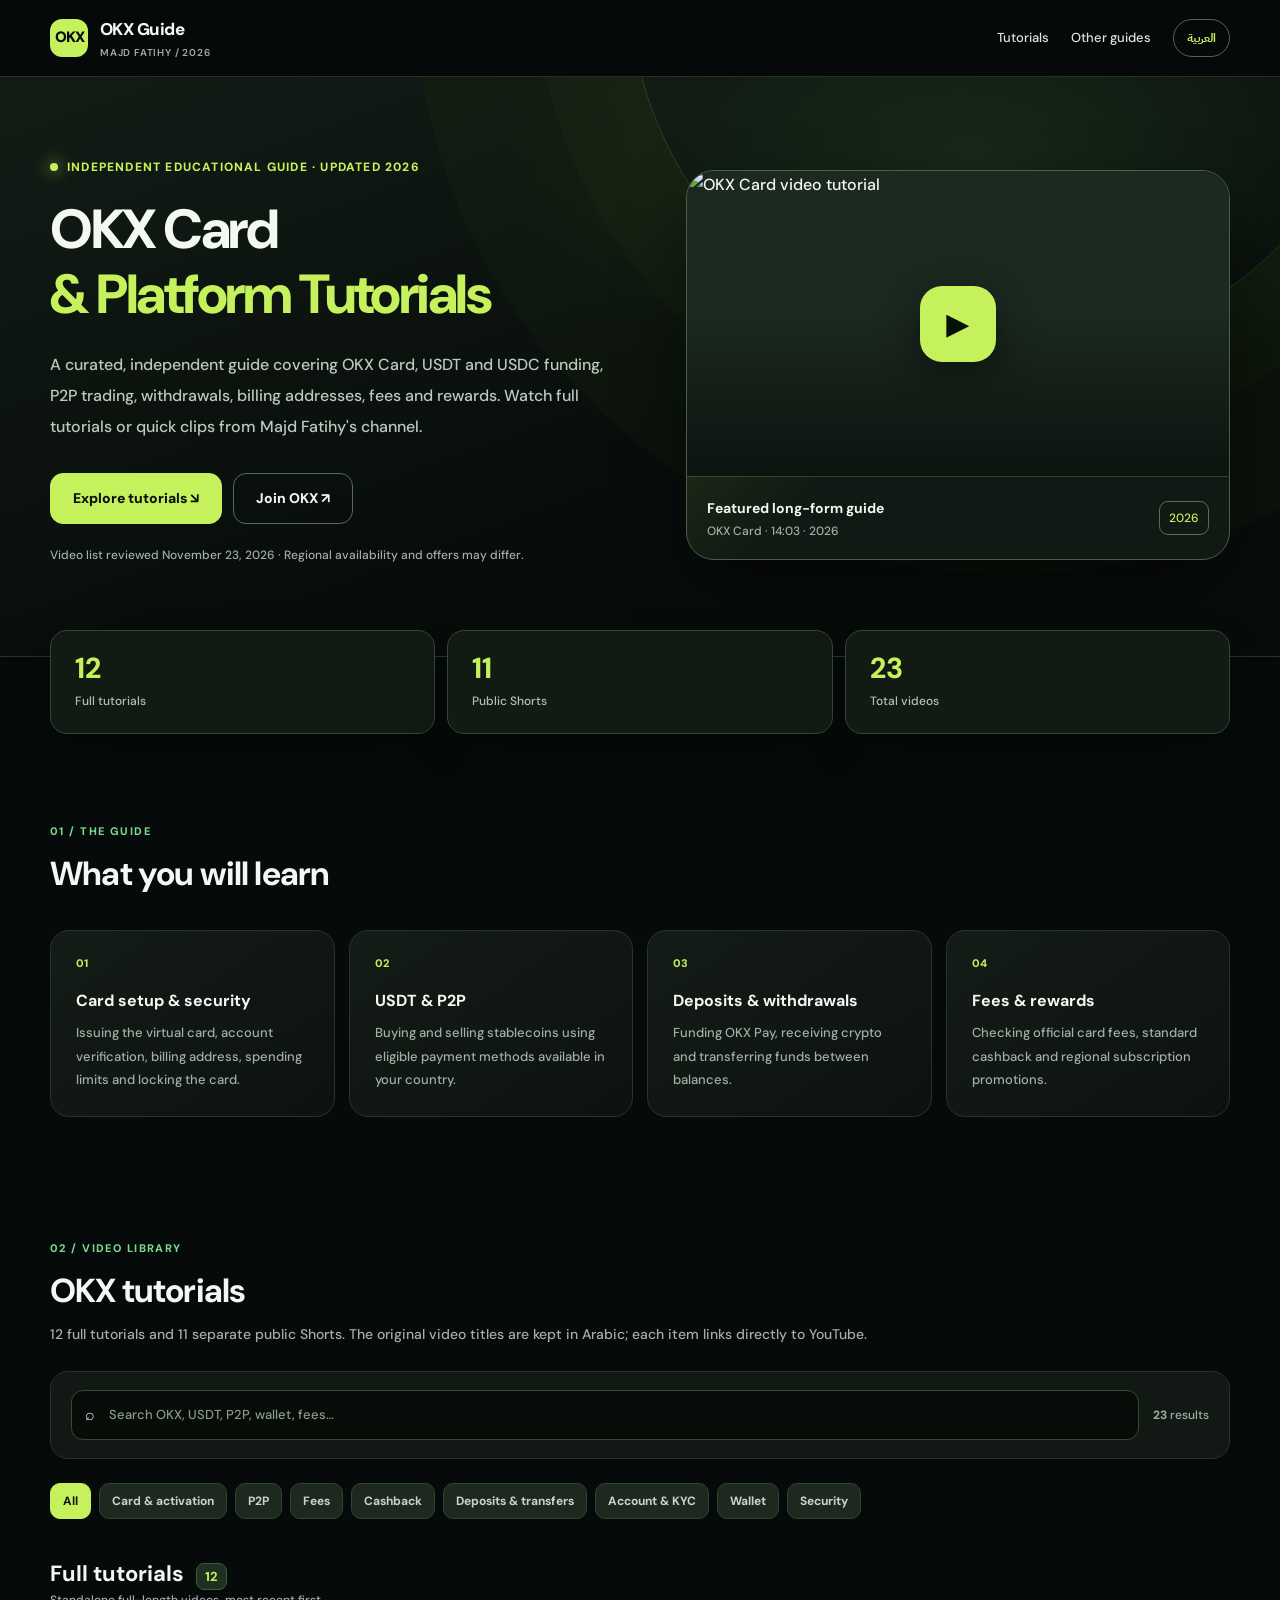
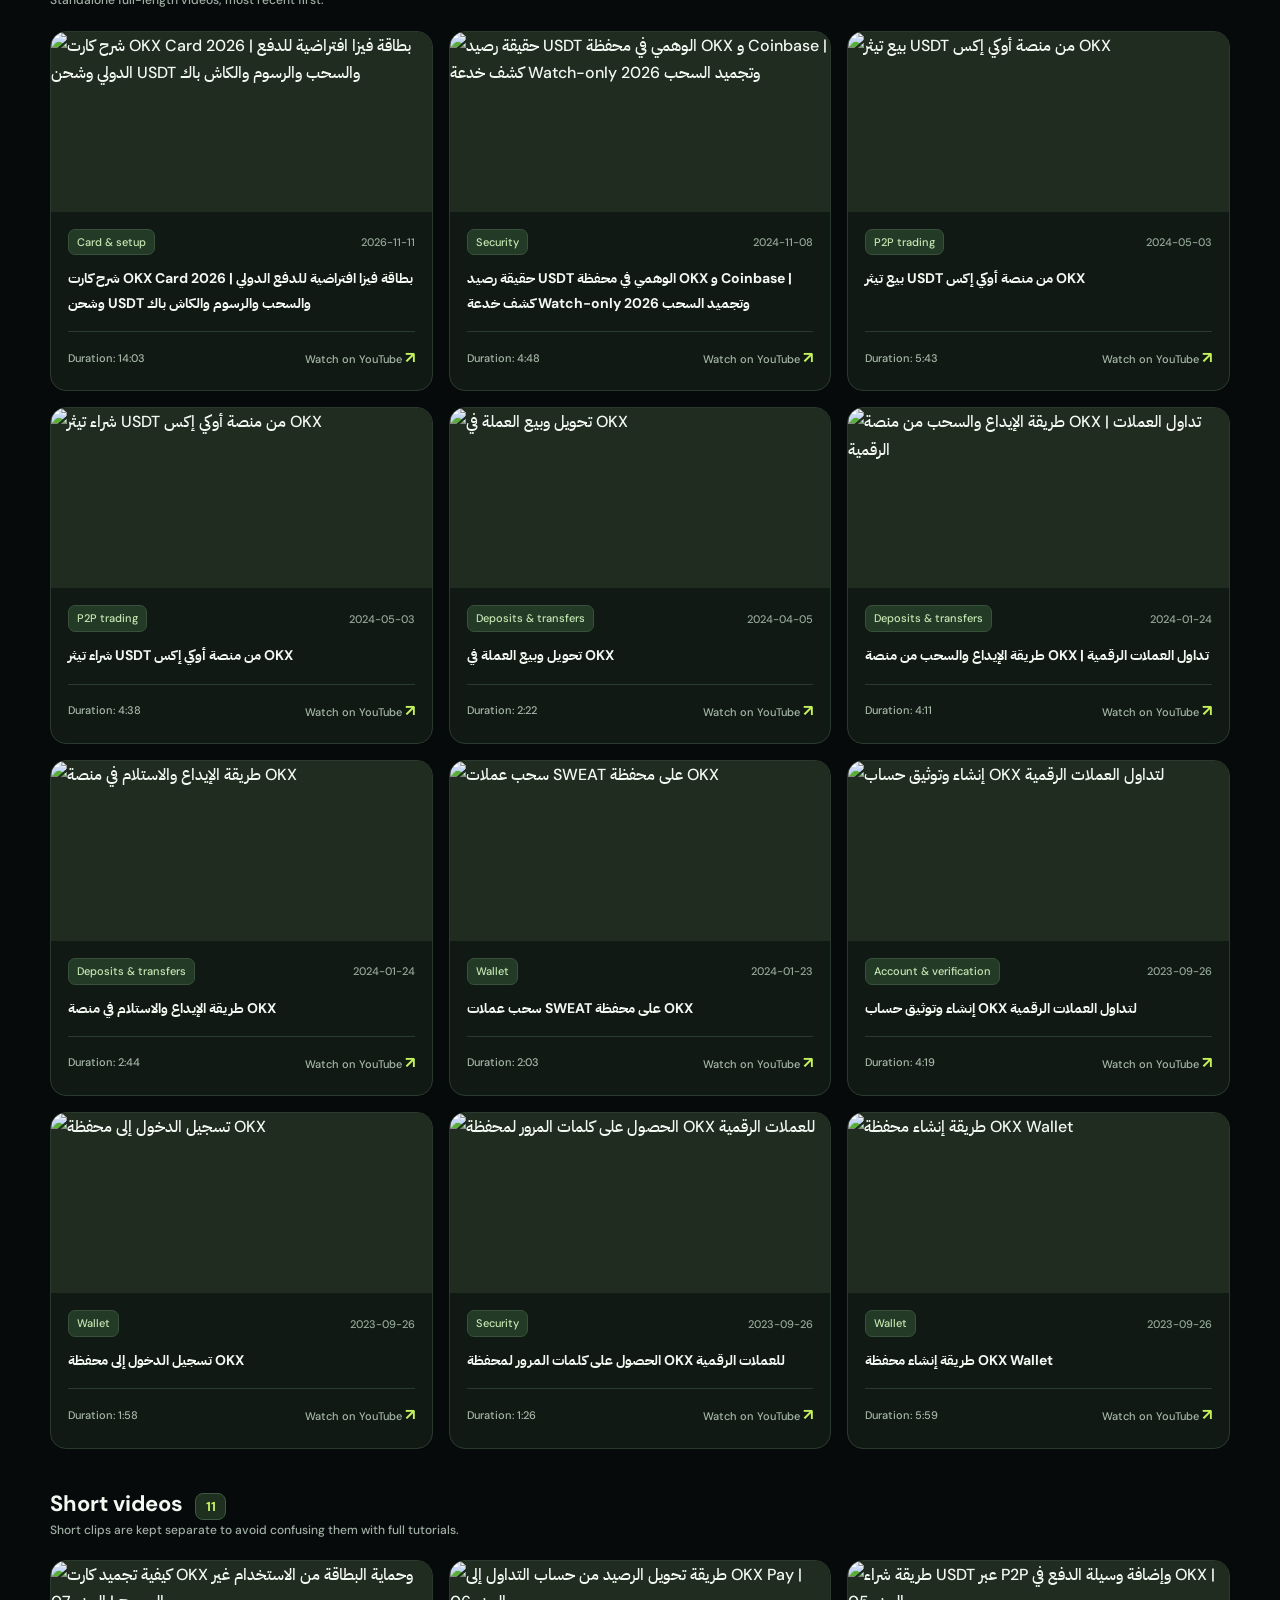
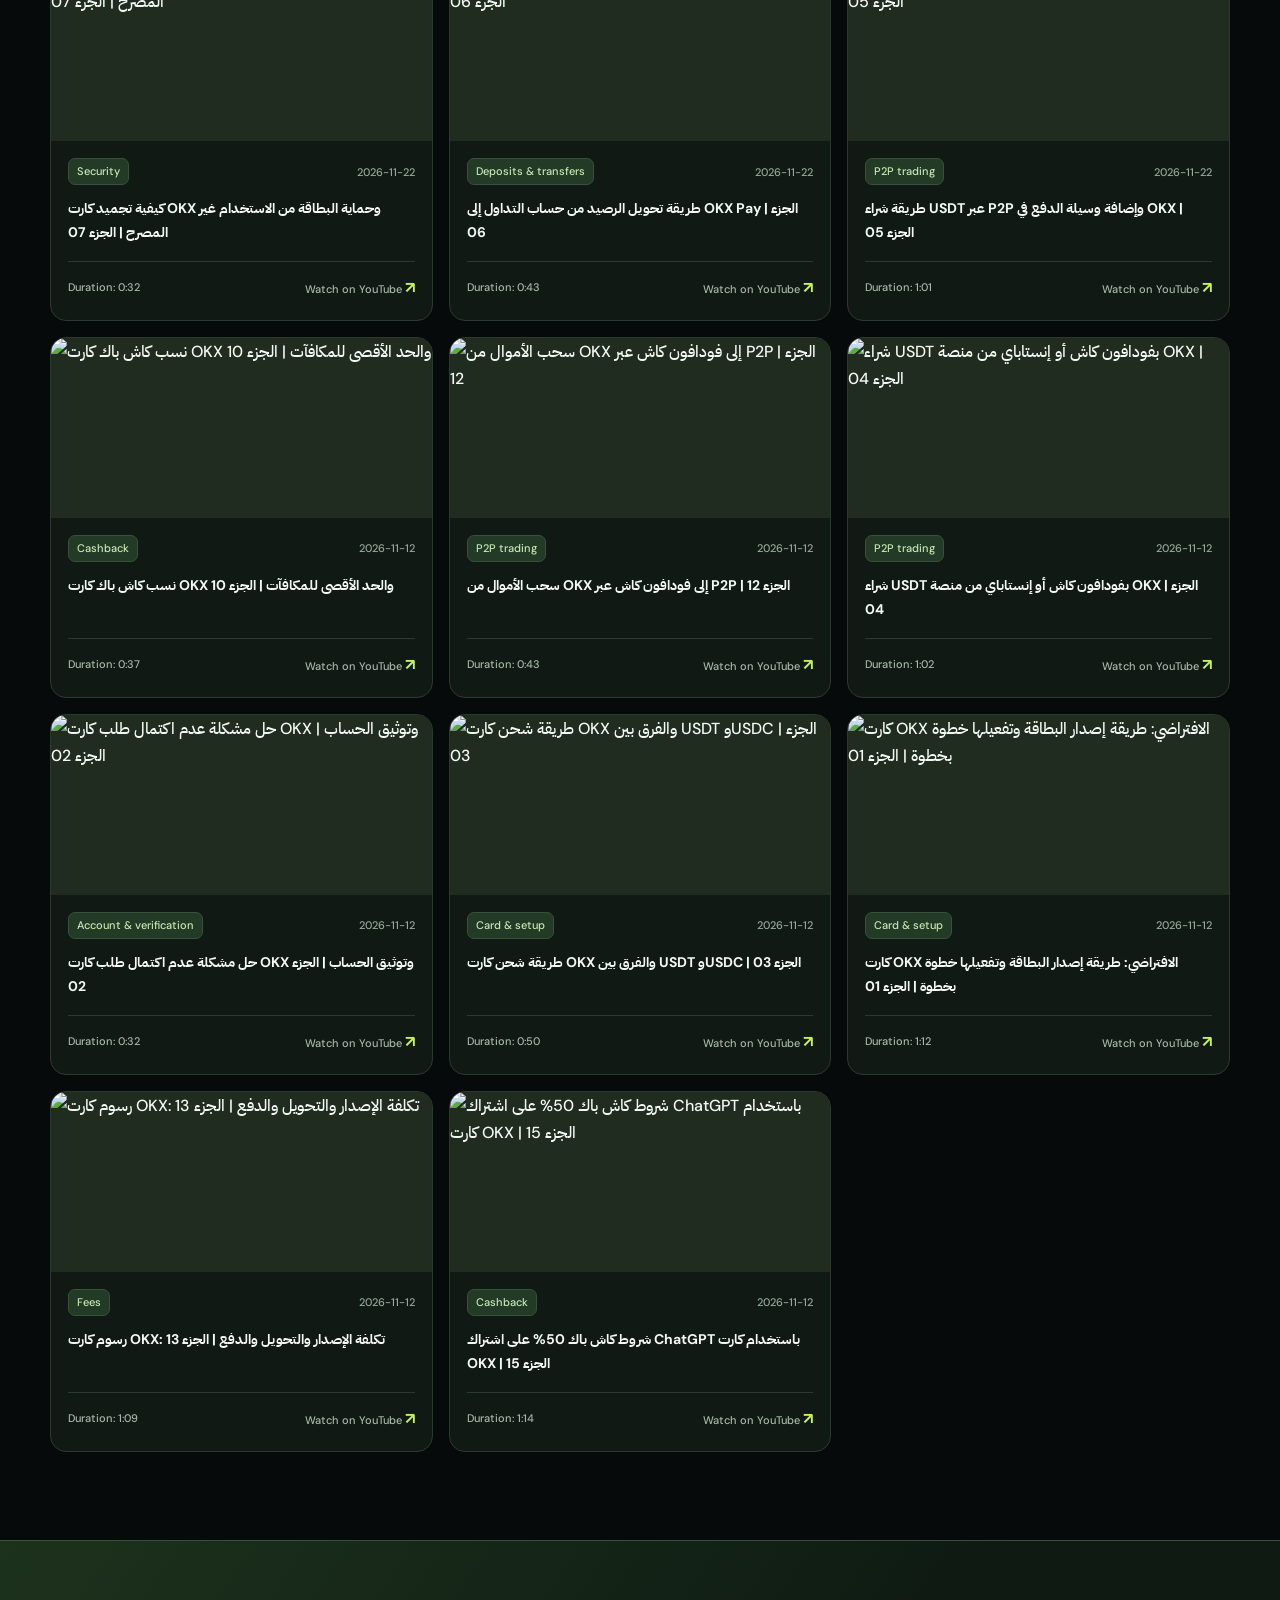
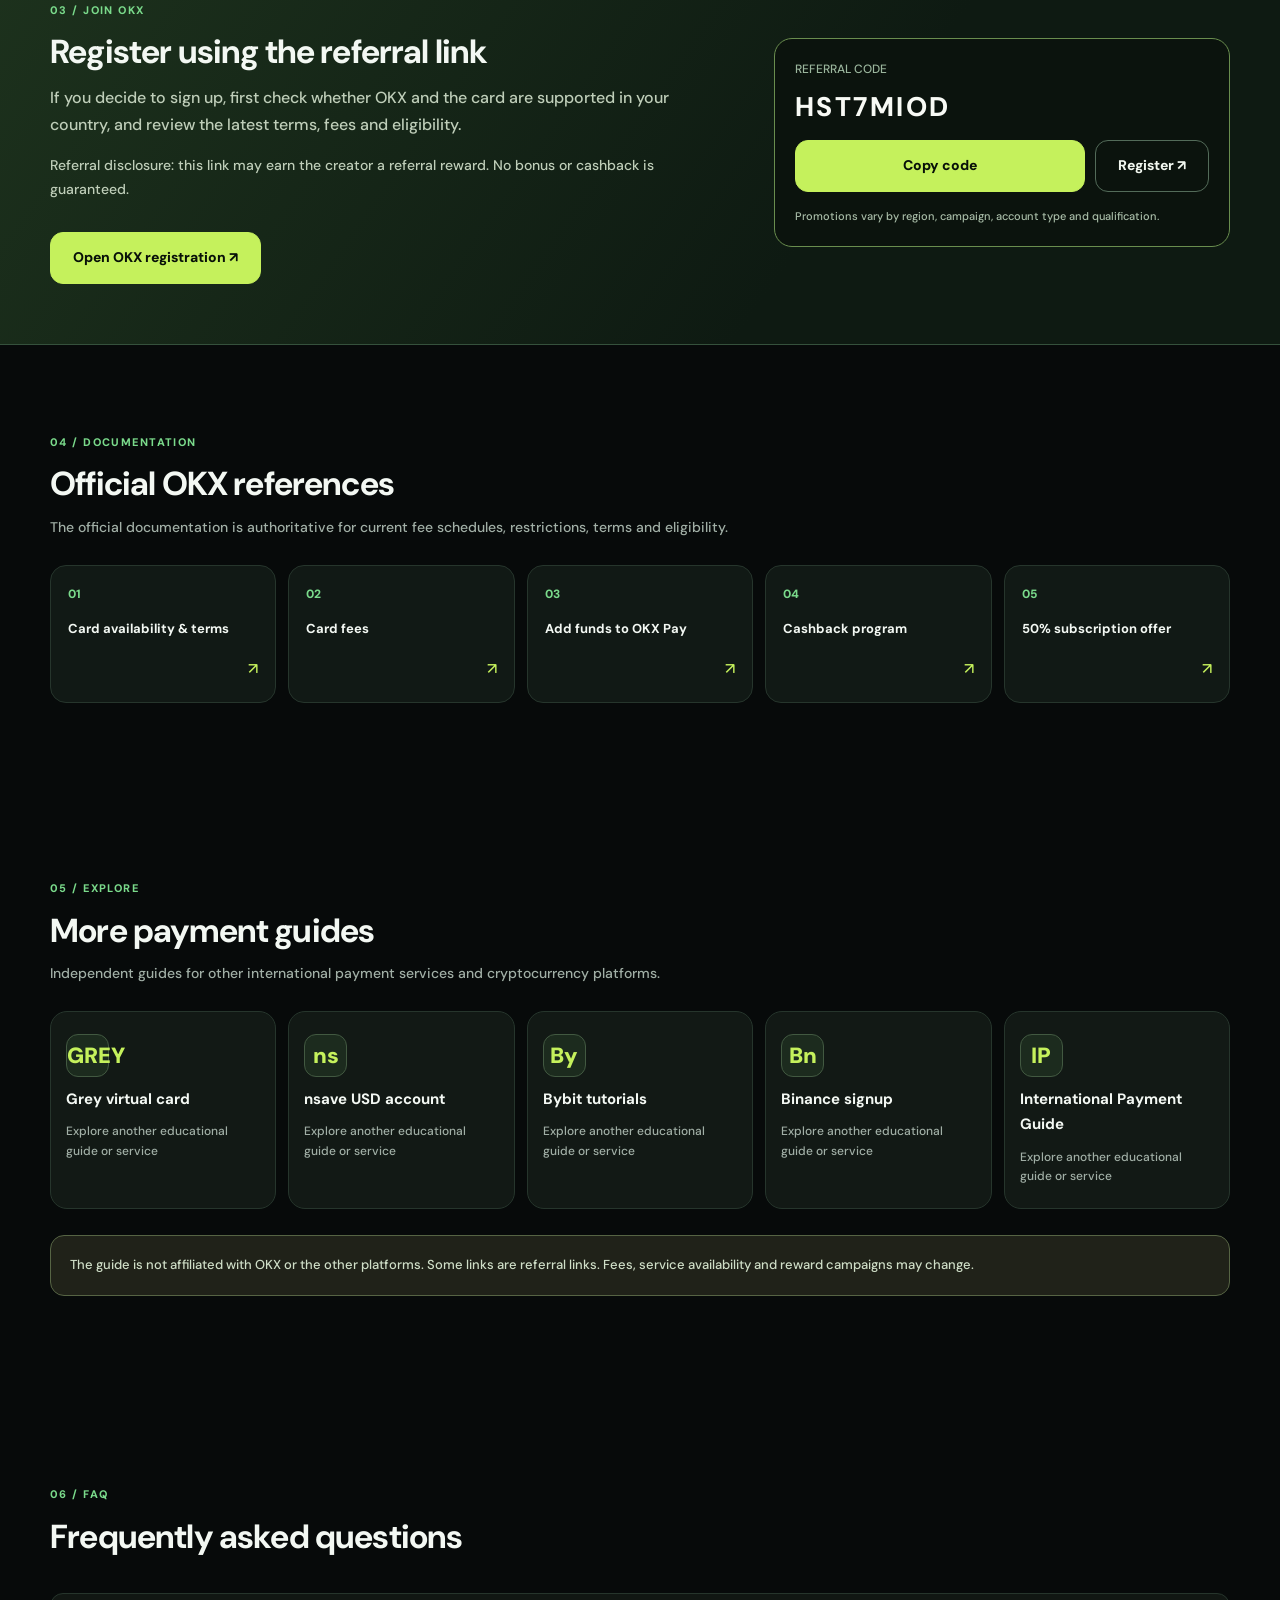
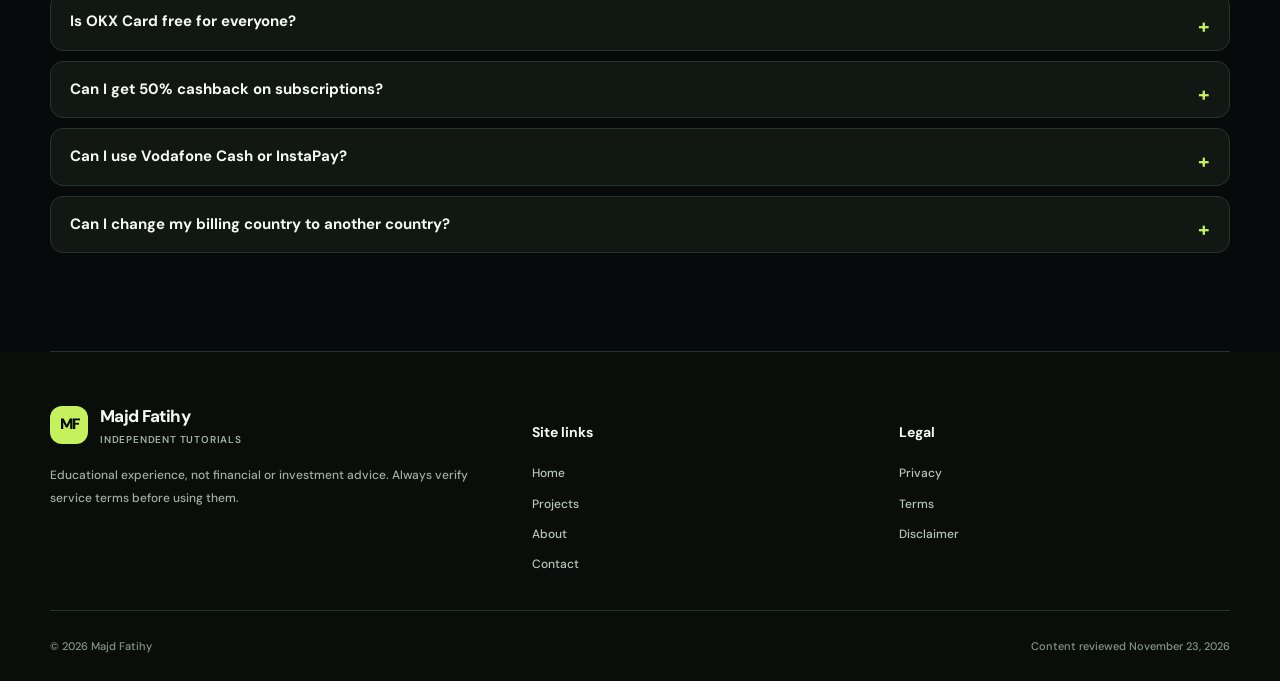
==== commit 2b668e38: "Remove black bars in OKX thumbnails and frame portrait Shorts" ====
--- a/en/index.html
+++ b/en/index.html
@@ -22,29 +22,29 @@
 <section class="section library container" id="videos"><div class="head"><div><span class="kicker">02 / VIDEO LIBRARY</span><h2>OKX tutorials</h2><p>12 full tutorials and 11 separate public Shorts. The original video titles are kept in Arabic; each item links directly to YouTube.</p></div></div>
 <div class="controls"><label class="search"><span aria-hidden="true">⌕</span><input id="search" type="search" aria-label="Search tutorials" placeholder="Search OKX, USDT, P2P, wallet, fees…" autocomplete="off"></label><span class="results"><strong id="result-count">23</strong> results</span></div>
 <div class="filters" role="group" aria-label="Filter by topic"><button type="button" class="chip active" data-filter="all" aria-pressed="true">All</button><button type="button" class="chip" data-filter="card" aria-pressed="false">Card & activation</button><button type="button" class="chip" data-filter="p2p" aria-pressed="false">P2P</button><button type="button" class="chip" data-filter="fees" aria-pressed="false">Fees</button><button type="button" class="chip" data-filter="cashback" aria-pressed="false">Cashback</button><button type="button" class="chip" data-filter="transfer" aria-pressed="false">Deposits & transfers</button><button type="button" class="chip" data-filter="account" aria-pressed="false">Account & KYC</button><button type="button" class="chip" data-filter="wallet" aria-pressed="false">Wallet</button><button type="button" class="chip" data-filter="security" aria-pressed="false">Security</button></div>
-<div class="library-block" id="full-videos"><header><div><h3>Full tutorials <span class="count">12</span></h3><p>Standalone full-length videos, most recent first.</p></div></header><div class="videos"><a class="vcard" data-category="card" data-search="شرح كارت OKX Card 2026 | بطاقة فيزا افتراضية للدفع الدولي وشحن USDT والسحب والرسوم والكاش باك OKX Card 2026: issuance, funding, P2P, withdrawals, fees and cashback card" href="https://www.youtube.com/watch?v=Xyp0NekCmoM" target="_blank" rel="noopener noreferrer" aria-label="شرح كارت OKX Card 2026 | بطاقة فيزا افتراضية للدفع الدولي وشحن USDT والسحب والرسوم والكاش باك"><img class="thumb" src="https://i.ytimg.com/vi/Xyp0NekCmoM/hqdefault.jpg" width="480" height="270" loading="lazy" decoding="async" alt="شرح كارت OKX Card 2026 | بطاقة فيزا افتراضية للدفع الدولي وشحن USDT والسحب والرسوم والكاش باك"><div class="vc-body"><div class="tagrow"><span class="tag">Card & setup</span><time class="date" datetime="2026-11-11">2026-11-11</time></div><h4>شرح كارت OKX Card 2026 | بطاقة فيزا افتراضية للدفع الدولي وشحن USDT والسحب والرسوم والكاش باك</h4><div class="vcfoot"><span>Duration: 14:03</span><span>Watch on YouTube <b class="arrow" aria-hidden="true">↗</b></span></div></div></a>
-<a class="vcard" data-category="security" data-search="حقيقة رصيد USDT الوهمي في محفظة OKX و Coinbase | كشف خدعة Watch-only وتجميد السحب 2026 Fake USDT balances: watch-only wallet scam and withdrawal warnings security" href="https://www.youtube.com/watch?v=XD3d37lcie0" target="_blank" rel="noopener noreferrer" aria-label="حقيقة رصيد USDT الوهمي في محفظة OKX و Coinbase | كشف خدعة Watch-only وتجميد السحب 2026"><img class="thumb" src="https://i.ytimg.com/vi/XD3d37lcie0/hqdefault.jpg" width="480" height="270" loading="lazy" decoding="async" alt="حقيقة رصيد USDT الوهمي في محفظة OKX و Coinbase | كشف خدعة Watch-only وتجميد السحب 2026"><div class="vc-body"><div class="tagrow"><span class="tag">Security</span><time class="date" datetime="2024-11-08">2024-11-08</time></div><h4>حقيقة رصيد USDT الوهمي في محفظة OKX و Coinbase | كشف خدعة Watch-only وتجميد السحب 2026</h4><div class="vcfoot"><span>Duration: 4:48</span><span>Watch on YouTube <b class="arrow" aria-hidden="true">↗</b></span></div></div></a>
-<a class="vcard" data-category="p2p" data-search="بيع تيثر USDT من منصة أوكي إكس OKX How to sell USDT on OKX p2p" href="https://www.youtube.com/watch?v=wf7lTBbnVP8" target="_blank" rel="noopener noreferrer" aria-label="بيع تيثر USDT من منصة أوكي إكس OKX"><img class="thumb" src="https://i.ytimg.com/vi/wf7lTBbnVP8/hqdefault.jpg" width="480" height="270" loading="lazy" decoding="async" alt="بيع تيثر USDT من منصة أوكي إكس OKX"><div class="vc-body"><div class="tagrow"><span class="tag">P2P trading</span><time class="date" datetime="2024-05-03">2024-05-03</time></div><h4>بيع تيثر USDT من منصة أوكي إكس OKX</h4><div class="vcfoot"><span>Duration: 5:43</span><span>Watch on YouTube <b class="arrow" aria-hidden="true">↗</b></span></div></div></a>
-<a class="vcard" data-category="p2p" data-search="شراء تيثر USDT من منصة أوكي إكس OKX How to buy USDT on OKX p2p" href="https://www.youtube.com/watch?v=NFUcLU-_ja8" target="_blank" rel="noopener noreferrer" aria-label="شراء تيثر USDT من منصة أوكي إكس OKX"><img class="thumb" src="https://i.ytimg.com/vi/NFUcLU-_ja8/hqdefault.jpg" width="480" height="270" loading="lazy" decoding="async" alt="شراء تيثر USDT من منصة أوكي إكس OKX"><div class="vc-body"><div class="tagrow"><span class="tag">P2P trading</span><time class="date" datetime="2024-05-03">2024-05-03</time></div><h4>شراء تيثر USDT من منصة أوكي إكس OKX</h4><div class="vcfoot"><span>Duration: 4:38</span><span>Watch on YouTube <b class="arrow" aria-hidden="true">↗</b></span></div></div></a>
-<a class="vcard" data-category="transfer" data-search="تحويل وبيع العملة في OKX Transfer and sell crypto on OKX transfer" href="https://www.youtube.com/watch?v=v2cx5ez-lk8" target="_blank" rel="noopener noreferrer" aria-label="تحويل وبيع العملة في OKX"><img class="thumb" src="https://i.ytimg.com/vi/v2cx5ez-lk8/hqdefault.jpg" width="480" height="270" loading="lazy" decoding="async" alt="تحويل وبيع العملة في OKX"><div class="vc-body"><div class="tagrow"><span class="tag">Deposits & transfers</span><time class="date" datetime="2024-04-05">2024-04-05</time></div><h4>تحويل وبيع العملة في OKX</h4><div class="vcfoot"><span>Duration: 2:22</span><span>Watch on YouTube <b class="arrow" aria-hidden="true">↗</b></span></div></div></a>
-<a class="vcard" data-category="transfer" data-search="طريقة الإيداع والسحب من منصة OKX | تداول العملات الرقمية OKX deposit and withdrawal tutorial transfer" href="https://www.youtube.com/watch?v=6oFZTTWnxrM" target="_blank" rel="noopener noreferrer" aria-label="طريقة الإيداع والسحب من منصة OKX | تداول العملات الرقمية"><img class="thumb" src="https://i.ytimg.com/vi/6oFZTTWnxrM/hqdefault.jpg" width="480" height="270" loading="lazy" decoding="async" alt="طريقة الإيداع والسحب من منصة OKX | تداول العملات الرقمية"><div class="vc-body"><div class="tagrow"><span class="tag">Deposits & transfers</span><time class="date" datetime="2024-01-24">2024-01-24</time></div><h4>طريقة الإيداع والسحب من منصة OKX | تداول العملات الرقمية</h4><div class="vcfoot"><span>Duration: 4:11</span><span>Watch on YouTube <b class="arrow" aria-hidden="true">↗</b></span></div></div></a>
-<a class="vcard" data-category="transfer" data-search="طريقة الإيداع والاستلام في منصة OKX Depositing and receiving funds on OKX transfer" href="https://www.youtube.com/watch?v=-NLYalABzXw" target="_blank" rel="noopener noreferrer" aria-label="طريقة الإيداع والاستلام في منصة OKX"><img class="thumb" src="https://i.ytimg.com/vi/-NLYalABzXw/hqdefault.jpg" width="480" height="270" loading="lazy" decoding="async" alt="طريقة الإيداع والاستلام في منصة OKX"><div class="vc-body"><div class="tagrow"><span class="tag">Deposits & transfers</span><time class="date" datetime="2024-01-24">2024-01-24</time></div><h4>طريقة الإيداع والاستلام في منصة OKX</h4><div class="vcfoot"><span>Duration: 2:44</span><span>Watch on YouTube <b class="arrow" aria-hidden="true">↗</b></span></div></div></a>
-<a class="vcard" data-category="wallet" data-search="سحب عملات SWEAT على محفظة OKX Withdrawing SWEAT tokens to an OKX Wallet wallet" href="https://www.youtube.com/watch?v=kwzSqV8y1iU" target="_blank" rel="noopener noreferrer" aria-label="سحب عملات SWEAT على محفظة OKX"><img class="thumb" src="https://i.ytimg.com/vi/kwzSqV8y1iU/hqdefault.jpg" width="480" height="270" loading="lazy" decoding="async" alt="سحب عملات SWEAT على محفظة OKX"><div class="vc-body"><div class="tagrow"><span class="tag">Wallet</span><time class="date" datetime="2024-01-23">2024-01-23</time></div><h4>سحب عملات SWEAT على محفظة OKX</h4><div class="vcfoot"><span>Duration: 2:03</span><span>Watch on YouTube <b class="arrow" aria-hidden="true">↗</b></span></div></div></a>
-<a class="vcard" data-category="account" data-search="إنشاء وتوثيق حساب OKX لتداول العملات الرقمية Create and verify an OKX account account" href="https://www.youtube.com/watch?v=XElvLla9ffE" target="_blank" rel="noopener noreferrer" aria-label="إنشاء وتوثيق حساب OKX لتداول العملات الرقمية"><img class="thumb" src="https://i.ytimg.com/vi/XElvLla9ffE/hqdefault.jpg" width="480" height="270" loading="lazy" decoding="async" alt="إنشاء وتوثيق حساب OKX لتداول العملات الرقمية"><div class="vc-body"><div class="tagrow"><span class="tag">Account & verification</span><time class="date" datetime="2023-09-26">2023-09-26</time></div><h4>إنشاء وتوثيق حساب OKX لتداول العملات الرقمية</h4><div class="vcfoot"><span>Duration: 4:19</span><span>Watch on YouTube <b class="arrow" aria-hidden="true">↗</b></span></div></div></a>
-<a class="vcard" data-category="wallet" data-search="تسجيل الدخول إلى محفظة OKX Sign in to OKX Wallet wallet" href="https://www.youtube.com/watch?v=srmfbFTVdbk" target="_blank" rel="noopener noreferrer" aria-label="تسجيل الدخول إلى محفظة OKX"><img class="thumb" src="https://i.ytimg.com/vi/srmfbFTVdbk/hqdefault.jpg" width="480" height="270" loading="lazy" decoding="async" alt="تسجيل الدخول إلى محفظة OKX"><div class="vc-body"><div class="tagrow"><span class="tag">Wallet</span><time class="date" datetime="2023-09-26">2023-09-26</time></div><h4>تسجيل الدخول إلى محفظة OKX</h4><div class="vcfoot"><span>Duration: 1:58</span><span>Watch on YouTube <b class="arrow" aria-hidden="true">↗</b></span></div></div></a>
-<a class="vcard" data-category="security" data-search="الحصول على كلمات المرور لمحفظة OKX للعملات الرقمية Wallet recovery phrases and secure access security" href="https://www.youtube.com/watch?v=l8kf1Xu0Bv8" target="_blank" rel="noopener noreferrer" aria-label="الحصول على كلمات المرور لمحفظة OKX للعملات الرقمية"><img class="thumb" src="https://i.ytimg.com/vi/l8kf1Xu0Bv8/hqdefault.jpg" width="480" height="270" loading="lazy" decoding="async" alt="الحصول على كلمات المرور لمحفظة OKX للعملات الرقمية"><div class="vc-body"><div class="tagrow"><span class="tag">Security</span><time class="date" datetime="2023-09-26">2023-09-26</time></div><h4>الحصول على كلمات المرور لمحفظة OKX للعملات الرقمية</h4><div class="vcfoot"><span>Duration: 1:26</span><span>Watch on YouTube <b class="arrow" aria-hidden="true">↗</b></span></div></div></a>
-<a class="vcard" data-category="wallet" data-search="طريقة إنشاء محفظة OKX Wallet Create an OKX Wallet wallet" href="https://www.youtube.com/watch?v=h_z2y0EAil0" target="_blank" rel="noopener noreferrer" aria-label="طريقة إنشاء محفظة OKX Wallet"><img class="thumb" src="https://i.ytimg.com/vi/h_z2y0EAil0/hqdefault.jpg" width="480" height="270" loading="lazy" decoding="async" alt="طريقة إنشاء محفظة OKX Wallet"><div class="vc-body"><div class="tagrow"><span class="tag">Wallet</span><time class="date" datetime="2023-09-26">2023-09-26</time></div><h4>طريقة إنشاء محفظة OKX Wallet</h4><div class="vcfoot"><span>Duration: 5:59</span><span>Watch on YouTube <b class="arrow" aria-hidden="true">↗</b></span></div></div></a></div></div>
-<div class="library-block" id="shorts"><header><div><h3>Short videos <span class="count">11</span></h3><p>Short clips are kept separate to avoid confusing them with full tutorials.</p></div></header><div class="videos"><a class="vcard" data-category="security" data-search="كيفية تجميد كارت OKX وحماية البطاقة من الاستخدام غير المصرح | الجزء 07 Freeze OKX Card for security — part 07 security" href="https://www.youtube.com/watch?v=IxfGbR-ljwY" target="_blank" rel="noopener noreferrer" aria-label="كيفية تجميد كارت OKX وحماية البطاقة من الاستخدام غير المصرح | الجزء 07"><img class="thumb" src="https://i.ytimg.com/vi/IxfGbR-ljwY/hqdefault.jpg" width="480" height="270" loading="lazy" decoding="async" alt="كيفية تجميد كارت OKX وحماية البطاقة من الاستخدام غير المصرح | الجزء 07"><div class="vc-body"><div class="tagrow"><span class="tag">Security</span><time class="date" datetime="2026-11-22">2026-11-22</time></div><h4>كيفية تجميد كارت OKX وحماية البطاقة من الاستخدام غير المصرح | الجزء 07</h4><div class="vcfoot"><span>Duration: 0:32</span><span>Watch on YouTube <b class="arrow" aria-hidden="true">↗</b></span></div></div></a>
-<a class="vcard" data-category="transfer" data-search="طريقة تحويل الرصيد من حساب التداول إلى OKX Pay | الجزء 06 Transfer funds from Exchange to OKX Pay — part 06 transfer" href="https://www.youtube.com/watch?v=tkaAwe_eJh0" target="_blank" rel="noopener noreferrer" aria-label="طريقة تحويل الرصيد من حساب التداول إلى OKX Pay | الجزء 06"><img class="thumb" src="https://i.ytimg.com/vi/tkaAwe_eJh0/hqdefault.jpg" width="480" height="270" loading="lazy" decoding="async" alt="طريقة تحويل الرصيد من حساب التداول إلى OKX Pay | الجزء 06"><div class="vc-body"><div class="tagrow"><span class="tag">Deposits & transfers</span><time class="date" datetime="2026-11-22">2026-11-22</time></div><h4>طريقة تحويل الرصيد من حساب التداول إلى OKX Pay | الجزء 06</h4><div class="vcfoot"><span>Duration: 0:43</span><span>Watch on YouTube <b class="arrow" aria-hidden="true">↗</b></span></div></div></a>
-<a class="vcard" data-category="p2p" data-search="طريقة شراء USDT عبر P2P وإضافة وسيلة الدفع في OKX | الجزء 05 Buy USDT through P2P and add a payment method — part 05 p2p" href="https://www.youtube.com/watch?v=dRuAaHW-5jw" target="_blank" rel="noopener noreferrer" aria-label="طريقة شراء USDT عبر P2P وإضافة وسيلة الدفع في OKX | الجزء 05"><img class="thumb" src="https://i.ytimg.com/vi/dRuAaHW-5jw/hqdefault.jpg" width="480" height="270" loading="lazy" decoding="async" alt="طريقة شراء USDT عبر P2P وإضافة وسيلة الدفع في OKX | الجزء 05"><div class="vc-body"><div class="tagrow"><span class="tag">P2P trading</span><time class="date" datetime="2026-11-22">2026-11-22</time></div><h4>طريقة شراء USDT عبر P2P وإضافة وسيلة الدفع في OKX | الجزء 05</h4><div class="vcfoot"><span>Duration: 1:01</span><span>Watch on YouTube <b class="arrow" aria-hidden="true">↗</b></span></div></div></a>
-<a class="vcard" data-category="cashback" data-search="نسب كاش باك كارت OKX والحد الأقصى للمكافآت | الجزء 10 OKX Card cashback rates and reward caps — part 10 cashback" href="https://www.youtube.com/watch?v=n_dzqlrH7z0" target="_blank" rel="noopener noreferrer" aria-label="نسب كاش باك كارت OKX والحد الأقصى للمكافآت | الجزء 10"><img class="thumb" src="https://i.ytimg.com/vi/n_dzqlrH7z0/hqdefault.jpg" width="480" height="270" loading="lazy" decoding="async" alt="نسب كاش باك كارت OKX والحد الأقصى للمكافآت | الجزء 10"><div class="vc-body"><div class="tagrow"><span class="tag">Cashback</span><time class="date" datetime="2026-11-12">2026-11-12</time></div><h4>نسب كاش باك كارت OKX والحد الأقصى للمكافآت | الجزء 10</h4><div class="vcfoot"><span>Duration: 0:37</span><span>Watch on YouTube <b class="arrow" aria-hidden="true">↗</b></span></div></div></a>
-<a class="vcard" data-category="p2p" data-search="سحب الأموال من OKX إلى فودافون كاش عبر P2P | الجزء 12 Withdraw via OKX P2P and Vodafone Cash — part 12 p2p" href="https://www.youtube.com/watch?v=QK8GD9bOLt4" target="_blank" rel="noopener noreferrer" aria-label="سحب الأموال من OKX إلى فودافون كاش عبر P2P | الجزء 12"><img class="thumb" src="https://i.ytimg.com/vi/QK8GD9bOLt4/hqdefault.jpg" width="480" height="270" loading="lazy" decoding="async" alt="سحب الأموال من OKX إلى فودافون كاش عبر P2P | الجزء 12"><div class="vc-body"><div class="tagrow"><span class="tag">P2P trading</span><time class="date" datetime="2026-11-12">2026-11-12</time></div><h4>سحب الأموال من OKX إلى فودافون كاش عبر P2P | الجزء 12</h4><div class="vcfoot"><span>Duration: 0:43</span><span>Watch on YouTube <b class="arrow" aria-hidden="true">↗</b></span></div></div></a>
-<a class="vcard" data-category="p2p" data-search="شراء USDT بفودافون كاش أو إنستاباي من منصة OKX | الجزء 04 Buy USDT with Vodafone Cash or InstaPay — part 04 p2p" href="https://www.youtube.com/watch?v=oal59mmwDBw" target="_blank" rel="noopener noreferrer" aria-label="شراء USDT بفودافون كاش أو إنستاباي من منصة OKX | الجزء 04"><img class="thumb" src="https://i.ytimg.com/vi/oal59mmwDBw/hqdefault.jpg" width="480" height="270" loading="lazy" decoding="async" alt="شراء USDT بفودافون كاش أو إنستاباي من منصة OKX | الجزء 04"><div class="vc-body"><div class="tagrow"><span class="tag">P2P trading</span><time class="date" datetime="2026-11-12">2026-11-12</time></div><h4>شراء USDT بفودافون كاش أو إنستاباي من منصة OKX | الجزء 04</h4><div class="vcfoot"><span>Duration: 1:02</span><span>Watch on YouTube <b class="arrow" aria-hidden="true">↗</b></span></div></div></a>
-<a class="vcard" data-category="account" data-search="حل مشكلة عدم اكتمال طلب كارت OKX وتوثيق الحساب | الجزء 02 Fix OKX Card application and verification issues — part 02 account" href="https://www.youtube.com/watch?v=M6ncKKL40tI" target="_blank" rel="noopener noreferrer" aria-label="حل مشكلة عدم اكتمال طلب كارت OKX وتوثيق الحساب | الجزء 02"><img class="thumb" src="https://i.ytimg.com/vi/M6ncKKL40tI/hqdefault.jpg" width="480" height="270" loading="lazy" decoding="async" alt="حل مشكلة عدم اكتمال طلب كارت OKX وتوثيق الحساب | الجزء 02"><div class="vc-body"><div class="tagrow"><span class="tag">Account & verification</span><time class="date" datetime="2026-11-12">2026-11-12</time></div><h4>حل مشكلة عدم اكتمال طلب كارت OKX وتوثيق الحساب | الجزء 02</h4><div class="vcfoot"><span>Duration: 0:32</span><span>Watch on YouTube <b class="arrow" aria-hidden="true">↗</b></span></div></div></a>
-<a class="vcard" data-category="card" data-search="طريقة شحن كارت OKX والفرق بين USDT وUSDC | الجزء 03 Fund OKX Card; USDT vs USDC — part 03 card" href="https://www.youtube.com/watch?v=jD9dnEHMMao" target="_blank" rel="noopener noreferrer" aria-label="طريقة شحن كارت OKX والفرق بين USDT وUSDC | الجزء 03"><img class="thumb" src="https://i.ytimg.com/vi/jD9dnEHMMao/hqdefault.jpg" width="480" height="270" loading="lazy" decoding="async" alt="طريقة شحن كارت OKX والفرق بين USDT وUSDC | الجزء 03"><div class="vc-body"><div class="tagrow"><span class="tag">Card & setup</span><time class="date" datetime="2026-11-12">2026-11-12</time></div><h4>طريقة شحن كارت OKX والفرق بين USDT وUSDC | الجزء 03</h4><div class="vcfoot"><span>Duration: 0:50</span><span>Watch on YouTube <b class="arrow" aria-hidden="true">↗</b></span></div></div></a>
-<a class="vcard" data-category="card" data-search="كارت OKX الافتراضي: طريقة إصدار البطاقة وتفعيلها خطوة بخطوة | الجزء 01 Apply for and activate OKX Card — part 01 card" href="https://www.youtube.com/watch?v=ixGegHORUmU" target="_blank" rel="noopener noreferrer" aria-label="كارت OKX الافتراضي: طريقة إصدار البطاقة وتفعيلها خطوة بخطوة | الجزء 01"><img class="thumb" src="https://i.ytimg.com/vi/ixGegHORUmU/hqdefault.jpg" width="480" height="270" loading="lazy" decoding="async" alt="كارت OKX الافتراضي: طريقة إصدار البطاقة وتفعيلها خطوة بخطوة | الجزء 01"><div class="vc-body"><div class="tagrow"><span class="tag">Card & setup</span><time class="date" datetime="2026-11-12">2026-11-12</time></div><h4>كارت OKX الافتراضي: طريقة إصدار البطاقة وتفعيلها خطوة بخطوة | الجزء 01</h4><div class="vcfoot"><span>Duration: 1:12</span><span>Watch on YouTube <b class="arrow" aria-hidden="true">↗</b></span></div></div></a>
-<a class="vcard" data-category="fees" data-search="رسوم كارت OKX: تكلفة الإصدار والتحويل والدفع | الجزء 13 OKX Card issuance, conversion and payment fees — part 13 fees" href="https://www.youtube.com/watch?v=5F76YQ2eOTQ" target="_blank" rel="noopener noreferrer" aria-label="رسوم كارت OKX: تكلفة الإصدار والتحويل والدفع | الجزء 13"><img class="thumb" src="https://i.ytimg.com/vi/5F76YQ2eOTQ/hqdefault.jpg" width="480" height="270" loading="lazy" decoding="async" alt="رسوم كارت OKX: تكلفة الإصدار والتحويل والدفع | الجزء 13"><div class="vc-body"><div class="tagrow"><span class="tag">Fees</span><time class="date" datetime="2026-11-12">2026-11-12</time></div><h4>رسوم كارت OKX: تكلفة الإصدار والتحويل والدفع | الجزء 13</h4><div class="vcfoot"><span>Duration: 1:09</span><span>Watch on YouTube <b class="arrow" aria-hidden="true">↗</b></span></div></div></a>
-<a class="vcard" data-category="cashback" data-search="شروط كاش باك 50% على اشتراك ChatGPT باستخدام كارت OKX | الجزء 15 50% subscription cashback eligibility rules — part 15 cashback" href="https://www.youtube.com/watch?v=tG6ZEMEiNdY" target="_blank" rel="noopener noreferrer" aria-label="شروط كاش باك 50% على اشتراك ChatGPT باستخدام كارت OKX | الجزء 15"><img class="thumb" src="https://i.ytimg.com/vi/tG6ZEMEiNdY/hqdefault.jpg" width="480" height="270" loading="lazy" decoding="async" alt="شروط كاش باك 50% على اشتراك ChatGPT باستخدام كارت OKX | الجزء 15"><div class="vc-body"><div class="tagrow"><span class="tag">Cashback</span><time class="date" datetime="2026-11-12">2026-11-12</time></div><h4>شروط كاش باك 50% على اشتراك ChatGPT باستخدام كارت OKX | الجزء 15</h4><div class="vcfoot"><span>Duration: 1:14</span><span>Watch on YouTube <b class="arrow" aria-hidden="true">↗</b></span></div></div></a></div></div>
+<div class="library-block" id="full-videos"><header><div><h3>Full tutorials <span class="count">12</span></h3><p>Standalone full-length videos, most recent first.</p></div></header><div class="videos"><a class="vcard" data-category="card" data-search="شرح كارت OKX Card 2026 | بطاقة فيزا افتراضية للدفع الدولي وشحن USDT والسحب والرسوم والكاش باك OKX Card 2026: issuance, funding, P2P, withdrawals, fees and cashback card" href="https://www.youtube.com/watch?v=Xyp0NekCmoM" target="_blank" rel="noopener noreferrer" aria-label="شرح كارت OKX Card 2026 | بطاقة فيزا افتراضية للدفع الدولي وشحن USDT والسحب والرسوم والكاش باك"><img class="thumb" src="https://i.ytimg.com/vi/Xyp0NekCmoM/mqdefault.jpg" width="320" height="180" loading="lazy" decoding="async" alt="شرح كارت OKX Card 2026 | بطاقة فيزا افتراضية للدفع الدولي وشحن USDT والسحب والرسوم والكاش باك"><div class="vc-body"><div class="tagrow"><span class="tag">Card & setup</span><time class="date" datetime="2026-11-11">2026-11-11</time></div><h4>شرح كارت OKX Card 2026 | بطاقة فيزا افتراضية للدفع الدولي وشحن USDT والسحب والرسوم والكاش باك</h4><div class="vcfoot"><span>Duration: 14:03</span><span>Watch on YouTube <b class="arrow" aria-hidden="true">↗</b></span></div></div></a>
+<a class="vcard" data-category="security" data-search="حقيقة رصيد USDT الوهمي في محفظة OKX و Coinbase | كشف خدعة Watch-only وتجميد السحب 2026 Fake USDT balances: watch-only wallet scam and withdrawal warnings security" href="https://www.youtube.com/watch?v=XD3d37lcie0" target="_blank" rel="noopener noreferrer" aria-label="حقيقة رصيد USDT الوهمي في محفظة OKX و Coinbase | كشف خدعة Watch-only وتجميد السحب 2026"><img class="thumb" src="https://i.ytimg.com/vi/XD3d37lcie0/mqdefault.jpg" width="320" height="180" loading="lazy" decoding="async" alt="حقيقة رصيد USDT الوهمي في محفظة OKX و Coinbase | كشف خدعة Watch-only وتجميد السحب 2026"><div class="vc-body"><div class="tagrow"><span class="tag">Security</span><time class="date" datetime="2024-11-08">2024-11-08</time></div><h4>حقيقة رصيد USDT الوهمي في محفظة OKX و Coinbase | كشف خدعة Watch-only وتجميد السحب 2026</h4><div class="vcfoot"><span>Duration: 4:48</span><span>Watch on YouTube <b class="arrow" aria-hidden="true">↗</b></span></div></div></a>
+<a class="vcard" data-category="p2p" data-search="بيع تيثر USDT من منصة أوكي إكس OKX How to sell USDT on OKX p2p" href="https://www.youtube.com/watch?v=wf7lTBbnVP8" target="_blank" rel="noopener noreferrer" aria-label="بيع تيثر USDT من منصة أوكي إكس OKX"><img class="thumb" src="https://i.ytimg.com/vi/wf7lTBbnVP8/mqdefault.jpg" width="320" height="180" loading="lazy" decoding="async" alt="بيع تيثر USDT من منصة أوكي إكس OKX"><div class="vc-body"><div class="tagrow"><span class="tag">P2P trading</span><time class="date" datetime="2024-05-03">2024-05-03</time></div><h4>بيع تيثر USDT من منصة أوكي إكس OKX</h4><div class="vcfoot"><span>Duration: 5:43</span><span>Watch on YouTube <b class="arrow" aria-hidden="true">↗</b></span></div></div></a>
+<a class="vcard" data-category="p2p" data-search="شراء تيثر USDT من منصة أوكي إكس OKX How to buy USDT on OKX p2p" href="https://www.youtube.com/watch?v=NFUcLU-_ja8" target="_blank" rel="noopener noreferrer" aria-label="شراء تيثر USDT من منصة أوكي إكس OKX"><img class="thumb" src="https://i.ytimg.com/vi/NFUcLU-_ja8/mqdefault.jpg" width="320" height="180" loading="lazy" decoding="async" alt="شراء تيثر USDT من منصة أوكي إكس OKX"><div class="vc-body"><div class="tagrow"><span class="tag">P2P trading</span><time class="date" datetime="2024-05-03">2024-05-03</time></div><h4>شراء تيثر USDT من منصة أوكي إكس OKX</h4><div class="vcfoot"><span>Duration: 4:38</span><span>Watch on YouTube <b class="arrow" aria-hidden="true">↗</b></span></div></div></a>
+<a class="vcard" data-category="transfer" data-search="تحويل وبيع العملة في OKX Transfer and sell crypto on OKX transfer" href="https://www.youtube.com/watch?v=v2cx5ez-lk8" target="_blank" rel="noopener noreferrer" aria-label="تحويل وبيع العملة في OKX"><img class="thumb" src="https://i.ytimg.com/vi/v2cx5ez-lk8/mqdefault.jpg" width="320" height="180" loading="lazy" decoding="async" alt="تحويل وبيع العملة في OKX"><div class="vc-body"><div class="tagrow"><span class="tag">Deposits & transfers</span><time class="date" datetime="2024-04-05">2024-04-05</time></div><h4>تحويل وبيع العملة في OKX</h4><div class="vcfoot"><span>Duration: 2:22</span><span>Watch on YouTube <b class="arrow" aria-hidden="true">↗</b></span></div></div></a>
+<a class="vcard" data-category="transfer" data-search="طريقة الإيداع والسحب من منصة OKX | تداول العملات الرقمية OKX deposit and withdrawal tutorial transfer" href="https://www.youtube.com/watch?v=6oFZTTWnxrM" target="_blank" rel="noopener noreferrer" aria-label="طريقة الإيداع والسحب من منصة OKX | تداول العملات الرقمية"><img class="thumb" src="https://i.ytimg.com/vi/6oFZTTWnxrM/mqdefault.jpg" width="320" height="180" loading="lazy" decoding="async" alt="طريقة الإيداع والسحب من منصة OKX | تداول العملات الرقمية"><div class="vc-body"><div class="tagrow"><span class="tag">Deposits & transfers</span><time class="date" datetime="2024-01-24">2024-01-24</time></div><h4>طريقة الإيداع والسحب من منصة OKX | تداول العملات الرقمية</h4><div class="vcfoot"><span>Duration: 4:11</span><span>Watch on YouTube <b class="arrow" aria-hidden="true">↗</b></span></div></div></a>
+<a class="vcard" data-category="transfer" data-search="طريقة الإيداع والاستلام في منصة OKX Depositing and receiving funds on OKX transfer" href="https://www.youtube.com/watch?v=-NLYalABzXw" target="_blank" rel="noopener noreferrer" aria-label="طريقة الإيداع والاستلام في منصة OKX"><img class="thumb" src="https://i.ytimg.com/vi/-NLYalABzXw/mqdefault.jpg" width="320" height="180" loading="lazy" decoding="async" alt="طريقة الإيداع والاستلام في منصة OKX"><div class="vc-body"><div class="tagrow"><span class="tag">Deposits & transfers</span><time class="date" datetime="2024-01-24">2024-01-24</time></div><h4>طريقة الإيداع والاستلام في منصة OKX</h4><div class="vcfoot"><span>Duration: 2:44</span><span>Watch on YouTube <b class="arrow" aria-hidden="true">↗</b></span></div></div></a>
+<a class="vcard" data-category="wallet" data-search="سحب عملات SWEAT على محفظة OKX Withdrawing SWEAT tokens to an OKX Wallet wallet" href="https://www.youtube.com/watch?v=kwzSqV8y1iU" target="_blank" rel="noopener noreferrer" aria-label="سحب عملات SWEAT على محفظة OKX"><img class="thumb" src="https://i.ytimg.com/vi/kwzSqV8y1iU/mqdefault.jpg" width="320" height="180" loading="lazy" decoding="async" alt="سحب عملات SWEAT على محفظة OKX"><div class="vc-body"><div class="tagrow"><span class="tag">Wallet</span><time class="date" datetime="2024-01-23">2024-01-23</time></div><h4>سحب عملات SWEAT على محفظة OKX</h4><div class="vcfoot"><span>Duration: 2:03</span><span>Watch on YouTube <b class="arrow" aria-hidden="true">↗</b></span></div></div></a>
+<a class="vcard" data-category="account" data-search="إنشاء وتوثيق حساب OKX لتداول العملات الرقمية Create and verify an OKX account account" href="https://www.youtube.com/watch?v=XElvLla9ffE" target="_blank" rel="noopener noreferrer" aria-label="إنشاء وتوثيق حساب OKX لتداول العملات الرقمية"><img class="thumb" src="https://i.ytimg.com/vi/XElvLla9ffE/mqdefault.jpg" width="320" height="180" loading="lazy" decoding="async" alt="إنشاء وتوثيق حساب OKX لتداول العملات الرقمية"><div class="vc-body"><div class="tagrow"><span class="tag">Account & verification</span><time class="date" datetime="2023-09-26">2023-09-26</time></div><h4>إنشاء وتوثيق حساب OKX لتداول العملات الرقمية</h4><div class="vcfoot"><span>Duration: 4:19</span><span>Watch on YouTube <b class="arrow" aria-hidden="true">↗</b></span></div></div></a>
+<a class="vcard" data-category="wallet" data-search="تسجيل الدخول إلى محفظة OKX Sign in to OKX Wallet wallet" href="https://www.youtube.com/watch?v=srmfbFTVdbk" target="_blank" rel="noopener noreferrer" aria-label="تسجيل الدخول إلى محفظة OKX"><img class="thumb" src="https://i.ytimg.com/vi/srmfbFTVdbk/mqdefault.jpg" width="320" height="180" loading="lazy" decoding="async" alt="تسجيل الدخول إلى محفظة OKX"><div class="vc-body"><div class="tagrow"><span class="tag">Wallet</span><time class="date" datetime="2023-09-26">2023-09-26</time></div><h4>تسجيل الدخول إلى محفظة OKX</h4><div class="vcfoot"><span>Duration: 1:58</span><span>Watch on YouTube <b class="arrow" aria-hidden="true">↗</b></span></div></div></a>
+<a class="vcard" data-category="security" data-search="الحصول على كلمات المرور لمحفظة OKX للعملات الرقمية Wallet recovery phrases and secure access security" href="https://www.youtube.com/watch?v=l8kf1Xu0Bv8" target="_blank" rel="noopener noreferrer" aria-label="الحصول على كلمات المرور لمحفظة OKX للعملات الرقمية"><img class="thumb" src="https://i.ytimg.com/vi/l8kf1Xu0Bv8/mqdefault.jpg" width="320" height="180" loading="lazy" decoding="async" alt="الحصول على كلمات المرور لمحفظة OKX للعملات الرقمية"><div class="vc-body"><div class="tagrow"><span class="tag">Security</span><time class="date" datetime="2023-09-26">2023-09-26</time></div><h4>الحصول على كلمات المرور لمحفظة OKX للعملات الرقمية</h4><div class="vcfoot"><span>Duration: 1:26</span><span>Watch on YouTube <b class="arrow" aria-hidden="true">↗</b></span></div></div></a>
+<a class="vcard" data-category="wallet" data-search="طريقة إنشاء محفظة OKX Wallet Create an OKX Wallet wallet" href="https://www.youtube.com/watch?v=h_z2y0EAil0" target="_blank" rel="noopener noreferrer" aria-label="طريقة إنشاء محفظة OKX Wallet"><img class="thumb" src="https://i.ytimg.com/vi/h_z2y0EAil0/mqdefault.jpg" width="320" height="180" loading="lazy" decoding="async" alt="طريقة إنشاء محفظة OKX Wallet"><div class="vc-body"><div class="tagrow"><span class="tag">Wallet</span><time class="date" datetime="2023-09-26">2023-09-26</time></div><h4>طريقة إنشاء محفظة OKX Wallet</h4><div class="vcfoot"><span>Duration: 5:59</span><span>Watch on YouTube <b class="arrow" aria-hidden="true">↗</b></span></div></div></a></div></div>
+<div class="library-block" id="shorts"><header><div><h3>Short videos <span class="count">11</span></h3><p>Short clips are kept separate to avoid confusing them with full tutorials.</p></div></header><div class="videos"><a class="vcard" data-category="security" data-search="كيفية تجميد كارت OKX وحماية البطاقة من الاستخدام غير المصرح | الجزء 07 Freeze OKX Card for security — part 07 security" href="https://www.youtube.com/watch?v=IxfGbR-ljwY" target="_blank" rel="noopener noreferrer" aria-label="كيفية تجميد كارت OKX وحماية البطاقة من الاستخدام غير المصرح | الجزء 07"><div class="short-thumb" style="--thumb-url:url('https://i.ytimg.com/vi/IxfGbR-ljwY/mqdefault.jpg')"><img class="thumb" src="https://i.ytimg.com/vi/IxfGbR-ljwY/mqdefault.jpg" width="320" height="180" loading="lazy" decoding="async" alt="كيفية تجميد كارت OKX وحماية البطاقة من الاستخدام غير المصرح | الجزء 07"></div><div class="vc-body"><div class="tagrow"><span class="tag">Security</span><time class="date" datetime="2026-11-22">2026-11-22</time></div><h4>كيفية تجميد كارت OKX وحماية البطاقة من الاستخدام غير المصرح | الجزء 07</h4><div class="vcfoot"><span>Duration: 0:32</span><span>Watch on YouTube <b class="arrow" aria-hidden="true">↗</b></span></div></div></a>
+<a class="vcard" data-category="transfer" data-search="طريقة تحويل الرصيد من حساب التداول إلى OKX Pay | الجزء 06 Transfer funds from Exchange to OKX Pay — part 06 transfer" href="https://www.youtube.com/watch?v=tkaAwe_eJh0" target="_blank" rel="noopener noreferrer" aria-label="طريقة تحويل الرصيد من حساب التداول إلى OKX Pay | الجزء 06"><div class="short-thumb" style="--thumb-url:url('https://i.ytimg.com/vi/tkaAwe_eJh0/mqdefault.jpg')"><img class="thumb" src="https://i.ytimg.com/vi/tkaAwe_eJh0/mqdefault.jpg" width="320" height="180" loading="lazy" decoding="async" alt="طريقة تحويل الرصيد من حساب التداول إلى OKX Pay | الجزء 06"></div><div class="vc-body"><div class="tagrow"><span class="tag">Deposits & transfers</span><time class="date" datetime="2026-11-22">2026-11-22</time></div><h4>طريقة تحويل الرصيد من حساب التداول إلى OKX Pay | الجزء 06</h4><div class="vcfoot"><span>Duration: 0:43</span><span>Watch on YouTube <b class="arrow" aria-hidden="true">↗</b></span></div></div></a>
+<a class="vcard" data-category="p2p" data-search="طريقة شراء USDT عبر P2P وإضافة وسيلة الدفع في OKX | الجزء 05 Buy USDT through P2P and add a payment method — part 05 p2p" href="https://www.youtube.com/watch?v=dRuAaHW-5jw" target="_blank" rel="noopener noreferrer" aria-label="طريقة شراء USDT عبر P2P وإضافة وسيلة الدفع في OKX | الجزء 05"><div class="short-thumb" style="--thumb-url:url('https://i.ytimg.com/vi/dRuAaHW-5jw/mqdefault.jpg')"><img class="thumb" src="https://i.ytimg.com/vi/dRuAaHW-5jw/mqdefault.jpg" width="320" height="180" loading="lazy" decoding="async" alt="طريقة شراء USDT عبر P2P وإضافة وسيلة الدفع في OKX | الجزء 05"></div><div class="vc-body"><div class="tagrow"><span class="tag">P2P trading</span><time class="date" datetime="2026-11-22">2026-11-22</time></div><h4>طريقة شراء USDT عبر P2P وإضافة وسيلة الدفع في OKX | الجزء 05</h4><div class="vcfoot"><span>Duration: 1:01</span><span>Watch on YouTube <b class="arrow" aria-hidden="true">↗</b></span></div></div></a>
+<a class="vcard" data-category="cashback" data-search="نسب كاش باك كارت OKX والحد الأقصى للمكافآت | الجزء 10 OKX Card cashback rates and reward caps — part 10 cashback" href="https://www.youtube.com/watch?v=n_dzqlrH7z0" target="_blank" rel="noopener noreferrer" aria-label="نسب كاش باك كارت OKX والحد الأقصى للمكافآت | الجزء 10"><div class="short-thumb" style="--thumb-url:url('https://i.ytimg.com/vi/n_dzqlrH7z0/mqdefault.jpg')"><img class="thumb" src="https://i.ytimg.com/vi/n_dzqlrH7z0/mqdefault.jpg" width="320" height="180" loading="lazy" decoding="async" alt="نسب كاش باك كارت OKX والحد الأقصى للمكافآت | الجزء 10"></div><div class="vc-body"><div class="tagrow"><span class="tag">Cashback</span><time class="date" datetime="2026-11-12">2026-11-12</time></div><h4>نسب كاش باك كارت OKX والحد الأقصى للمكافآت | الجزء 10</h4><div class="vcfoot"><span>Duration: 0:37</span><span>Watch on YouTube <b class="arrow" aria-hidden="true">↗</b></span></div></div></a>
+<a class="vcard" data-category="p2p" data-search="سحب الأموال من OKX إلى فودافون كاش عبر P2P | الجزء 12 Withdraw via OKX P2P and Vodafone Cash — part 12 p2p" href="https://www.youtube.com/watch?v=QK8GD9bOLt4" target="_blank" rel="noopener noreferrer" aria-label="سحب الأموال من OKX إلى فودافون كاش عبر P2P | الجزء 12"><div class="short-thumb" style="--thumb-url:url('https://i.ytimg.com/vi/QK8GD9bOLt4/mqdefault.jpg')"><img class="thumb" src="https://i.ytimg.com/vi/QK8GD9bOLt4/mqdefault.jpg" width="320" height="180" loading="lazy" decoding="async" alt="سحب الأموال من OKX إلى فودافون كاش عبر P2P | الجزء 12"></div><div class="vc-body"><div class="tagrow"><span class="tag">P2P trading</span><time class="date" datetime="2026-11-12">2026-11-12</time></div><h4>سحب الأموال من OKX إلى فودافون كاش عبر P2P | الجزء 12</h4><div class="vcfoot"><span>Duration: 0:43</span><span>Watch on YouTube <b class="arrow" aria-hidden="true">↗</b></span></div></div></a>
+<a class="vcard" data-category="p2p" data-search="شراء USDT بفودافون كاش أو إنستاباي من منصة OKX | الجزء 04 Buy USDT with Vodafone Cash or InstaPay — part 04 p2p" href="https://www.youtube.com/watch?v=oal59mmwDBw" target="_blank" rel="noopener noreferrer" aria-label="شراء USDT بفودافون كاش أو إنستاباي من منصة OKX | الجزء 04"><div class="short-thumb" style="--thumb-url:url('https://i.ytimg.com/vi/oal59mmwDBw/mqdefault.jpg')"><img class="thumb" src="https://i.ytimg.com/vi/oal59mmwDBw/mqdefault.jpg" width="320" height="180" loading="lazy" decoding="async" alt="شراء USDT بفودافون كاش أو إنستاباي من منصة OKX | الجزء 04"></div><div class="vc-body"><div class="tagrow"><span class="tag">P2P trading</span><time class="date" datetime="2026-11-12">2026-11-12</time></div><h4>شراء USDT بفودافون كاش أو إنستاباي من منصة OKX | الجزء 04</h4><div class="vcfoot"><span>Duration: 1:02</span><span>Watch on YouTube <b class="arrow" aria-hidden="true">↗</b></span></div></div></a>
+<a class="vcard" data-category="account" data-search="حل مشكلة عدم اكتمال طلب كارت OKX وتوثيق الحساب | الجزء 02 Fix OKX Card application and verification issues — part 02 account" href="https://www.youtube.com/watch?v=M6ncKKL40tI" target="_blank" rel="noopener noreferrer" aria-label="حل مشكلة عدم اكتمال طلب كارت OKX وتوثيق الحساب | الجزء 02"><div class="short-thumb" style="--thumb-url:url('https://i.ytimg.com/vi/M6ncKKL40tI/mqdefault.jpg')"><img class="thumb" src="https://i.ytimg.com/vi/M6ncKKL40tI/mqdefault.jpg" width="320" height="180" loading="lazy" decoding="async" alt="حل مشكلة عدم اكتمال طلب كارت OKX وتوثيق الحساب | الجزء 02"></div><div class="vc-body"><div class="tagrow"><span class="tag">Account & verification</span><time class="date" datetime="2026-11-12">2026-11-12</time></div><h4>حل مشكلة عدم اكتمال طلب كارت OKX وتوثيق الحساب | الجزء 02</h4><div class="vcfoot"><span>Duration: 0:32</span><span>Watch on YouTube <b class="arrow" aria-hidden="true">↗</b></span></div></div></a>
+<a class="vcard" data-category="card" data-search="طريقة شحن كارت OKX والفرق بين USDT وUSDC | الجزء 03 Fund OKX Card; USDT vs USDC — part 03 card" href="https://www.youtube.com/watch?v=jD9dnEHMMao" target="_blank" rel="noopener noreferrer" aria-label="طريقة شحن كارت OKX والفرق بين USDT وUSDC | الجزء 03"><div class="short-thumb" style="--thumb-url:url('https://i.ytimg.com/vi/jD9dnEHMMao/mqdefault.jpg')"><img class="thumb" src="https://i.ytimg.com/vi/jD9dnEHMMao/mqdefault.jpg" width="320" height="180" loading="lazy" decoding="async" alt="طريقة شحن كارت OKX والفرق بين USDT وUSDC | الجزء 03"></div><div class="vc-body"><div class="tagrow"><span class="tag">Card & setup</span><time class="date" datetime="2026-11-12">2026-11-12</time></div><h4>طريقة شحن كارت OKX والفرق بين USDT وUSDC | الجزء 03</h4><div class="vcfoot"><span>Duration: 0:50</span><span>Watch on YouTube <b class="arrow" aria-hidden="true">↗</b></span></div></div></a>
+<a class="vcard" data-category="card" data-search="كارت OKX الافتراضي: طريقة إصدار البطاقة وتفعيلها خطوة بخطوة | الجزء 01 Apply for and activate OKX Card — part 01 card" href="https://www.youtube.com/watch?v=ixGegHORUmU" target="_blank" rel="noopener noreferrer" aria-label="كارت OKX الافتراضي: طريقة إصدار البطاقة وتفعيلها خطوة بخطوة | الجزء 01"><div class="short-thumb" style="--thumb-url:url('https://i.ytimg.com/vi/ixGegHORUmU/mqdefault.jpg')"><img class="thumb" src="https://i.ytimg.com/vi/ixGegHORUmU/mqdefault.jpg" width="320" height="180" loading="lazy" decoding="async" alt="كارت OKX الافتراضي: طريقة إصدار البطاقة وتفعيلها خطوة بخطوة | الجزء 01"></div><div class="vc-body"><div class="tagrow"><span class="tag">Card & setup</span><time class="date" datetime="2026-11-12">2026-11-12</time></div><h4>كارت OKX الافتراضي: طريقة إصدار البطاقة وتفعيلها خطوة بخطوة | الجزء 01</h4><div class="vcfoot"><span>Duration: 1:12</span><span>Watch on YouTube <b class="arrow" aria-hidden="true">↗</b></span></div></div></a>
+<a class="vcard" data-category="fees" data-search="رسوم كارت OKX: تكلفة الإصدار والتحويل والدفع | الجزء 13 OKX Card issuance, conversion and payment fees — part 13 fees" href="https://www.youtube.com/watch?v=5F76YQ2eOTQ" target="_blank" rel="noopener noreferrer" aria-label="رسوم كارت OKX: تكلفة الإصدار والتحويل والدفع | الجزء 13"><div class="short-thumb" style="--thumb-url:url('https://i.ytimg.com/vi/5F76YQ2eOTQ/mqdefault.jpg')"><img class="thumb" src="https://i.ytimg.com/vi/5F76YQ2eOTQ/mqdefault.jpg" width="320" height="180" loading="lazy" decoding="async" alt="رسوم كارت OKX: تكلفة الإصدار والتحويل والدفع | الجزء 13"></div><div class="vc-body"><div class="tagrow"><span class="tag">Fees</span><time class="date" datetime="2026-11-12">2026-11-12</time></div><h4>رسوم كارت OKX: تكلفة الإصدار والتحويل والدفع | الجزء 13</h4><div class="vcfoot"><span>Duration: 1:09</span><span>Watch on YouTube <b class="arrow" aria-hidden="true">↗</b></span></div></div></a>
+<a class="vcard" data-category="cashback" data-search="شروط كاش باك 50% على اشتراك ChatGPT باستخدام كارت OKX | الجزء 15 50% subscription cashback eligibility rules — part 15 cashback" href="https://www.youtube.com/watch?v=tG6ZEMEiNdY" target="_blank" rel="noopener noreferrer" aria-label="شروط كاش باك 50% على اشتراك ChatGPT باستخدام كارت OKX | الجزء 15"><div class="short-thumb" style="--thumb-url:url('https://i.ytimg.com/vi/tG6ZEMEiNdY/mqdefault.jpg')"><img class="thumb" src="https://i.ytimg.com/vi/tG6ZEMEiNdY/mqdefault.jpg" width="320" height="180" loading="lazy" decoding="async" alt="شروط كاش باك 50% على اشتراك ChatGPT باستخدام كارت OKX | الجزء 15"></div><div class="vc-body"><div class="tagrow"><span class="tag">Cashback</span><time class="date" datetime="2026-11-12">2026-11-12</time></div><h4>شروط كاش باك 50% على اشتراك ChatGPT باستخدام كارت OKX | الجزء 15</h4><div class="vcfoot"><span>Duration: 1:14</span><span>Watch on YouTube <b class="arrow" aria-hidden="true">↗</b></span></div></div></a></div></div>
 <p class="empty noshow" id="empty">No tutorials match your search.</p></section>
 <section class="join-section" id="join"><div class="container join-box"><div><span class="kicker">03 / JOIN OKX</span><h2>Register using the referral link</h2><p>If you decide to sign up, first check whether OKX and the card are supported in your country, and review the latest terms, fees and eligibility.</p><p class="section-note">Referral disclosure: this link may earn the creator a referral reward. No bonus or cashback is guaranteed.</p><div class="actions"><a class="btn" href="https://okx.com/join/HST7MIOD" target="_blank" rel="sponsored noopener noreferrer">Open OKX registration ↗</a></div></div><div class="codebox"><div class="codehead">REFERRAL CODE</div><div class="codetext">HST7MIOD</div><div class="code-bottom"><button class="btn" id="copy-code" data-copied="Copied!" type="button">Copy code</button><a class="btn secondary" href="https://okx.com/join/HST7MIOD" target="_blank" rel="sponsored noopener noreferrer">Register ↗</a></div><small>Promotions vary by region, campaign, account type and qualification.</small></div></div></section>
 <section class="section container" id="official"><div class="head"><div><span class="kicker">04 / DOCUMENTATION</span><h2>Official OKX references</h2><p>The official documentation is authoritative for current fee schedules, restrictions, terms and eligibility.</p></div></div><div class="official-grid"><a class="sourcecard" href="https://www.okx.com/en-gb/help/whats-okx-card" target="_blank" rel="noopener noreferrer"><span>01</span><strong>Card availability & terms</strong><i>↗</i></a><a class="sourcecard" href="https://www.okx.com/help/what-fees-apply-when-im-using-my-okx-card" target="_blank" rel="noopener noreferrer"><span>02</span><strong>Card fees</strong><i>↗</i></a><a class="sourcecard" href="https://www.okx.com/help/how-to-add-funds-into-my-pay-balance" target="_blank" rel="noopener noreferrer"><span>03</span><strong>Add funds to OKX Pay</strong><i>↗</i></a><a class="sourcecard" href="https://www.okx.com/help/okx-card-cashback-program-faq" target="_blank" rel="noopener noreferrer"><span>04</span><strong>Cashback program</strong><i>↗</i></a><a class="sourcecard" href="https://www.okx.com/help/whats-the-okx-card-subscription-cashback" target="_blank" rel="noopener noreferrer"><span>05</span><strong>50% subscription offer</strong><i>↗</i></a></div></section>
